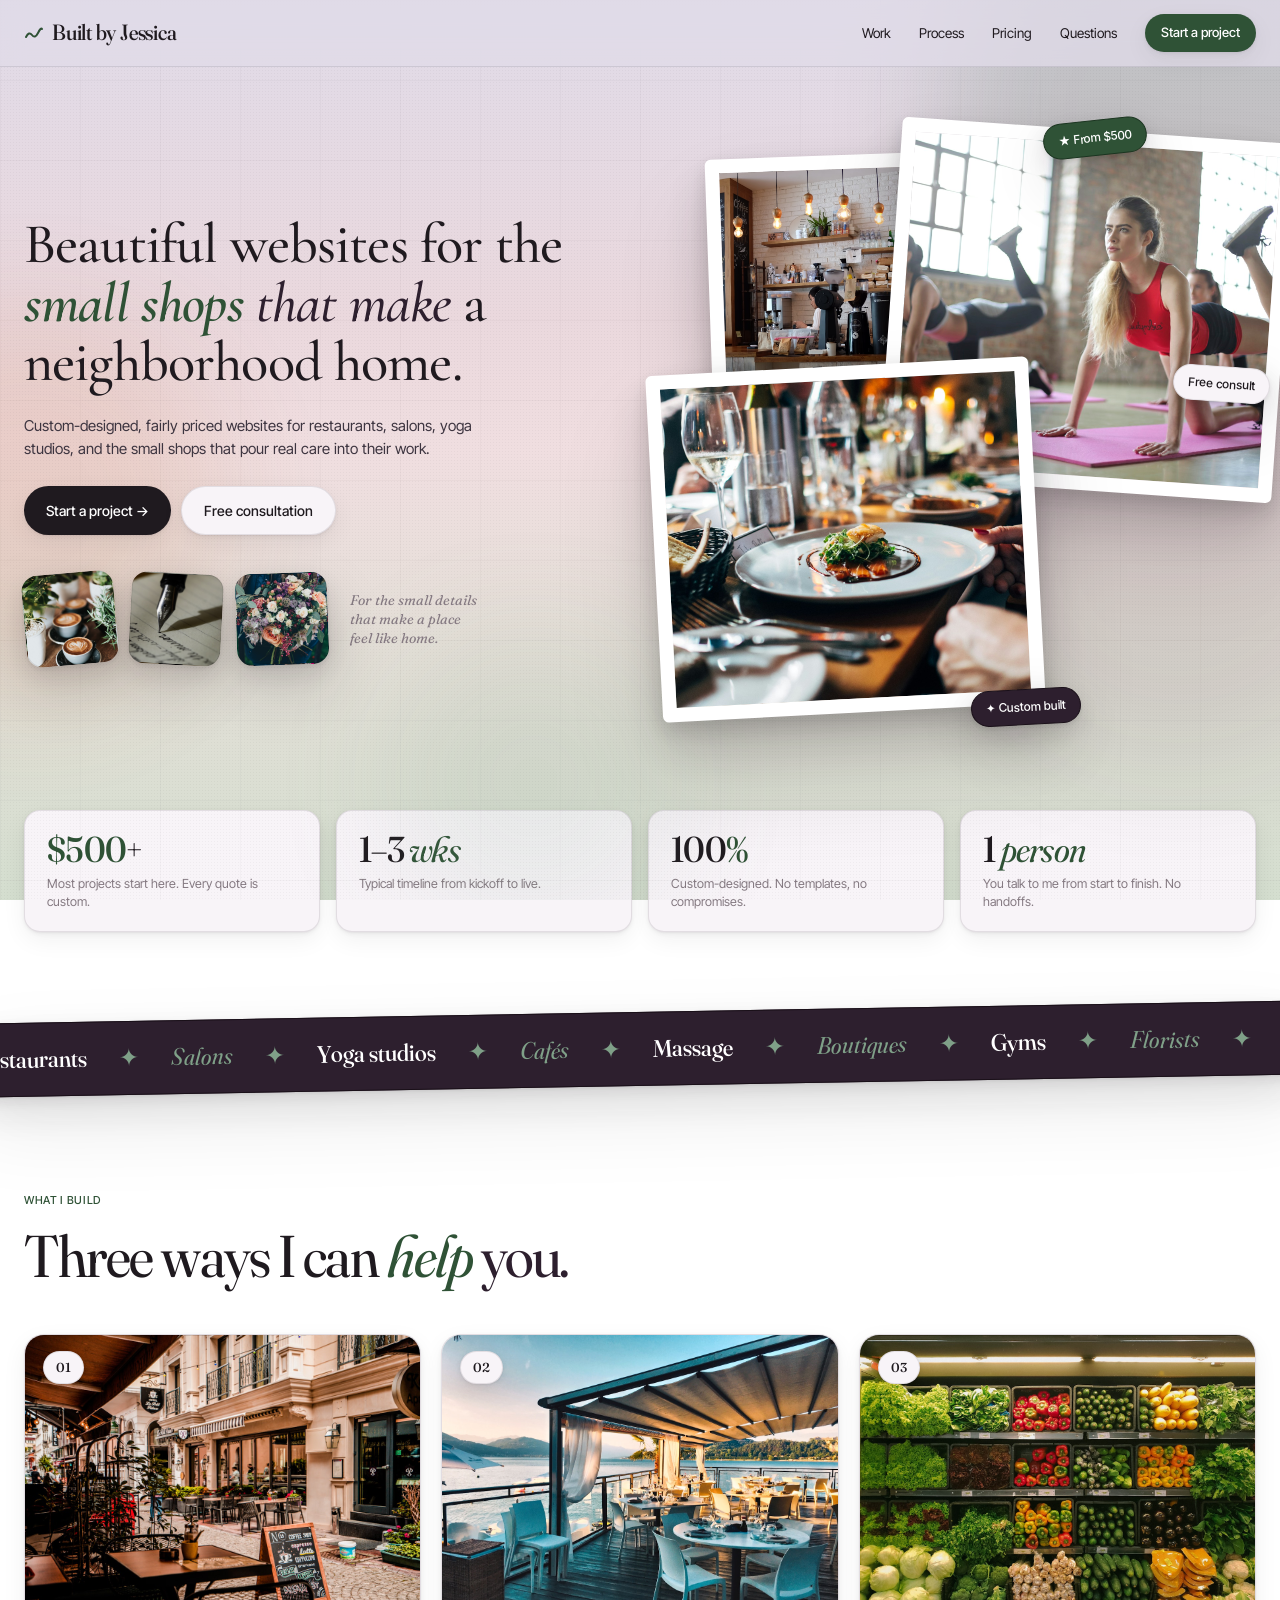
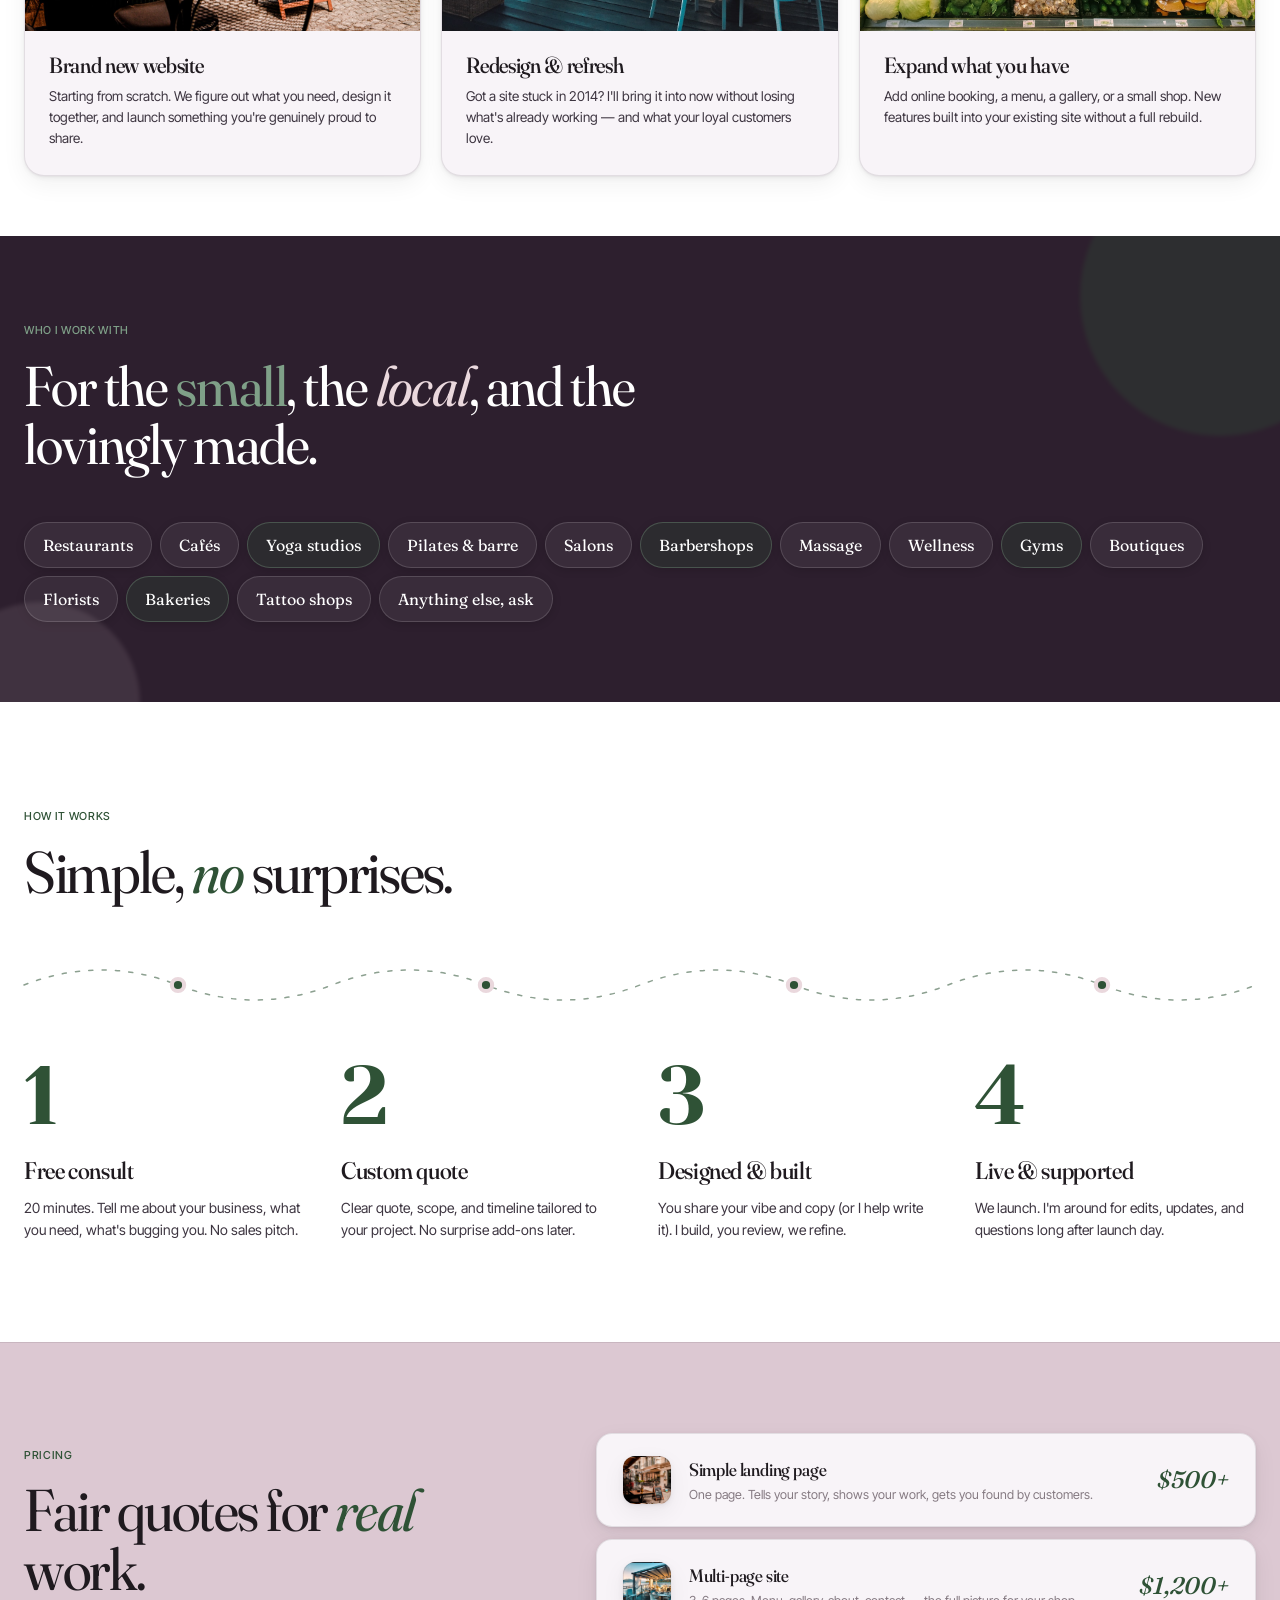
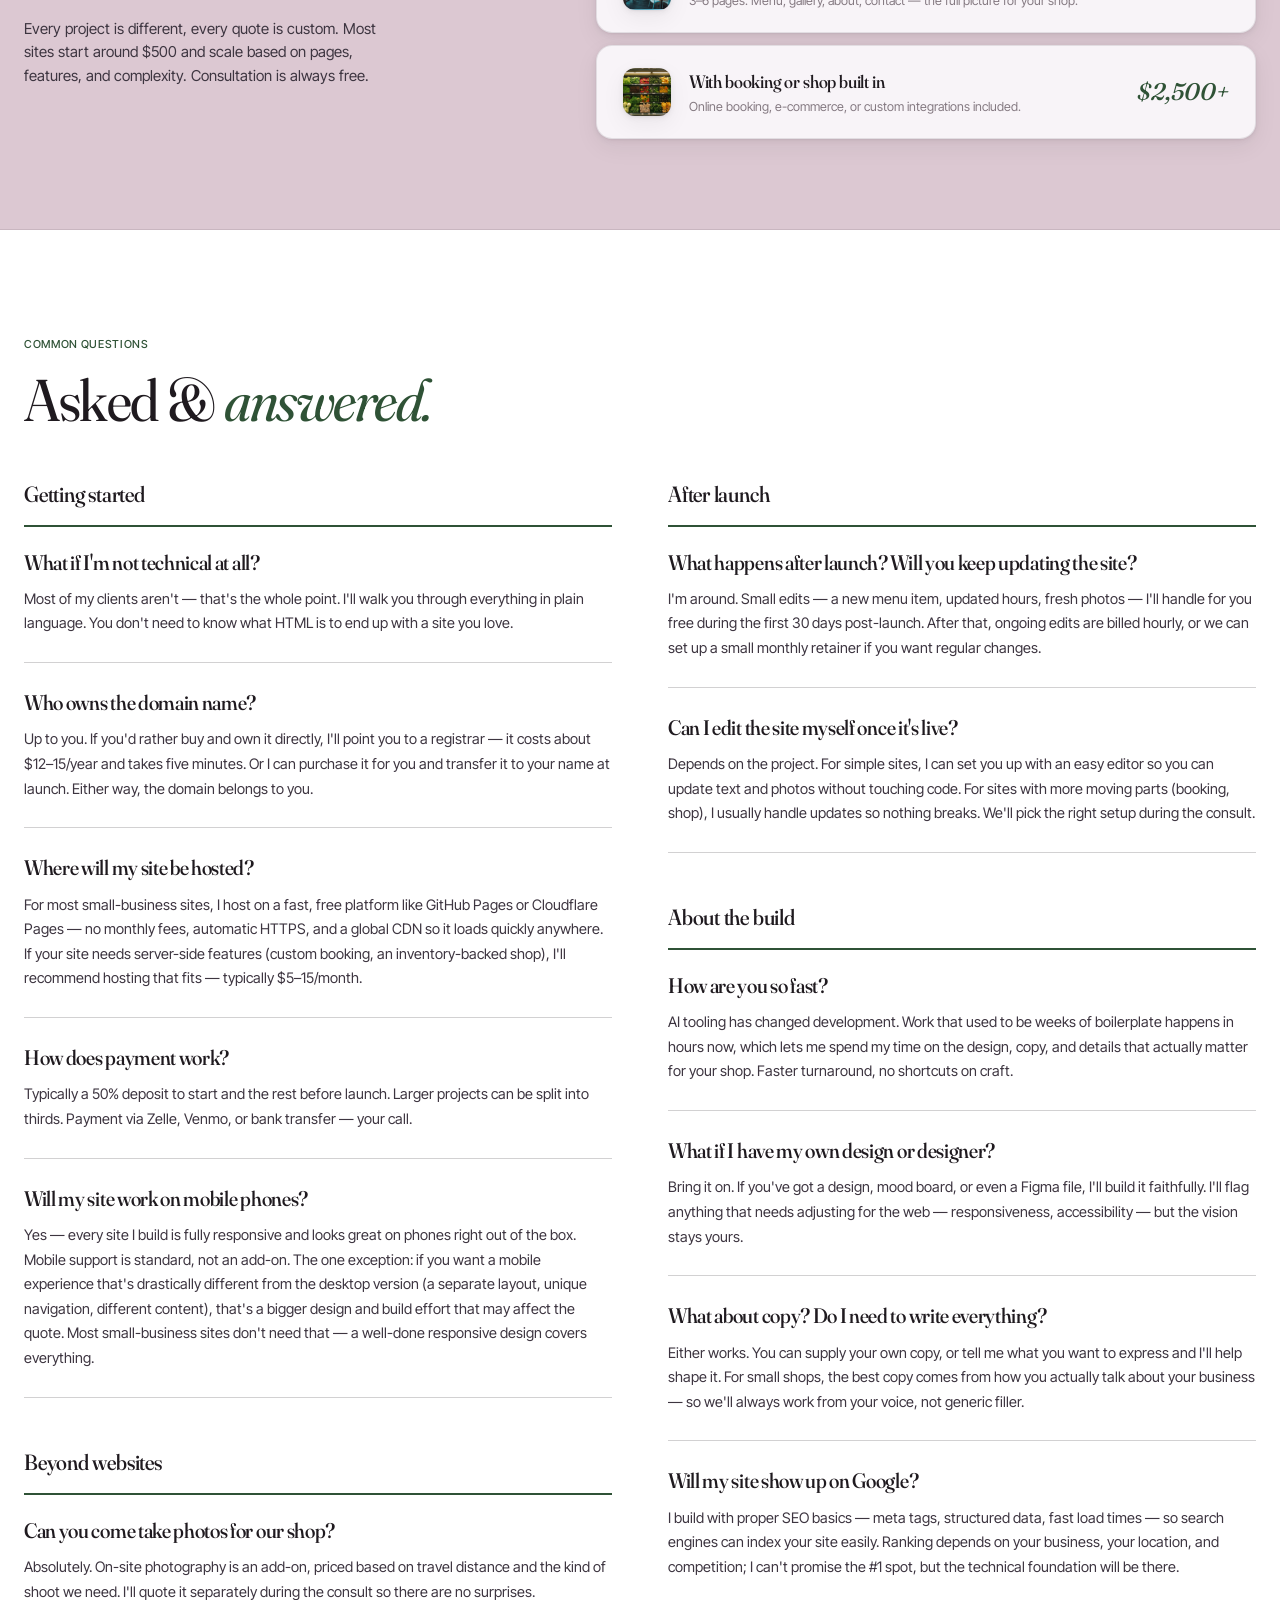
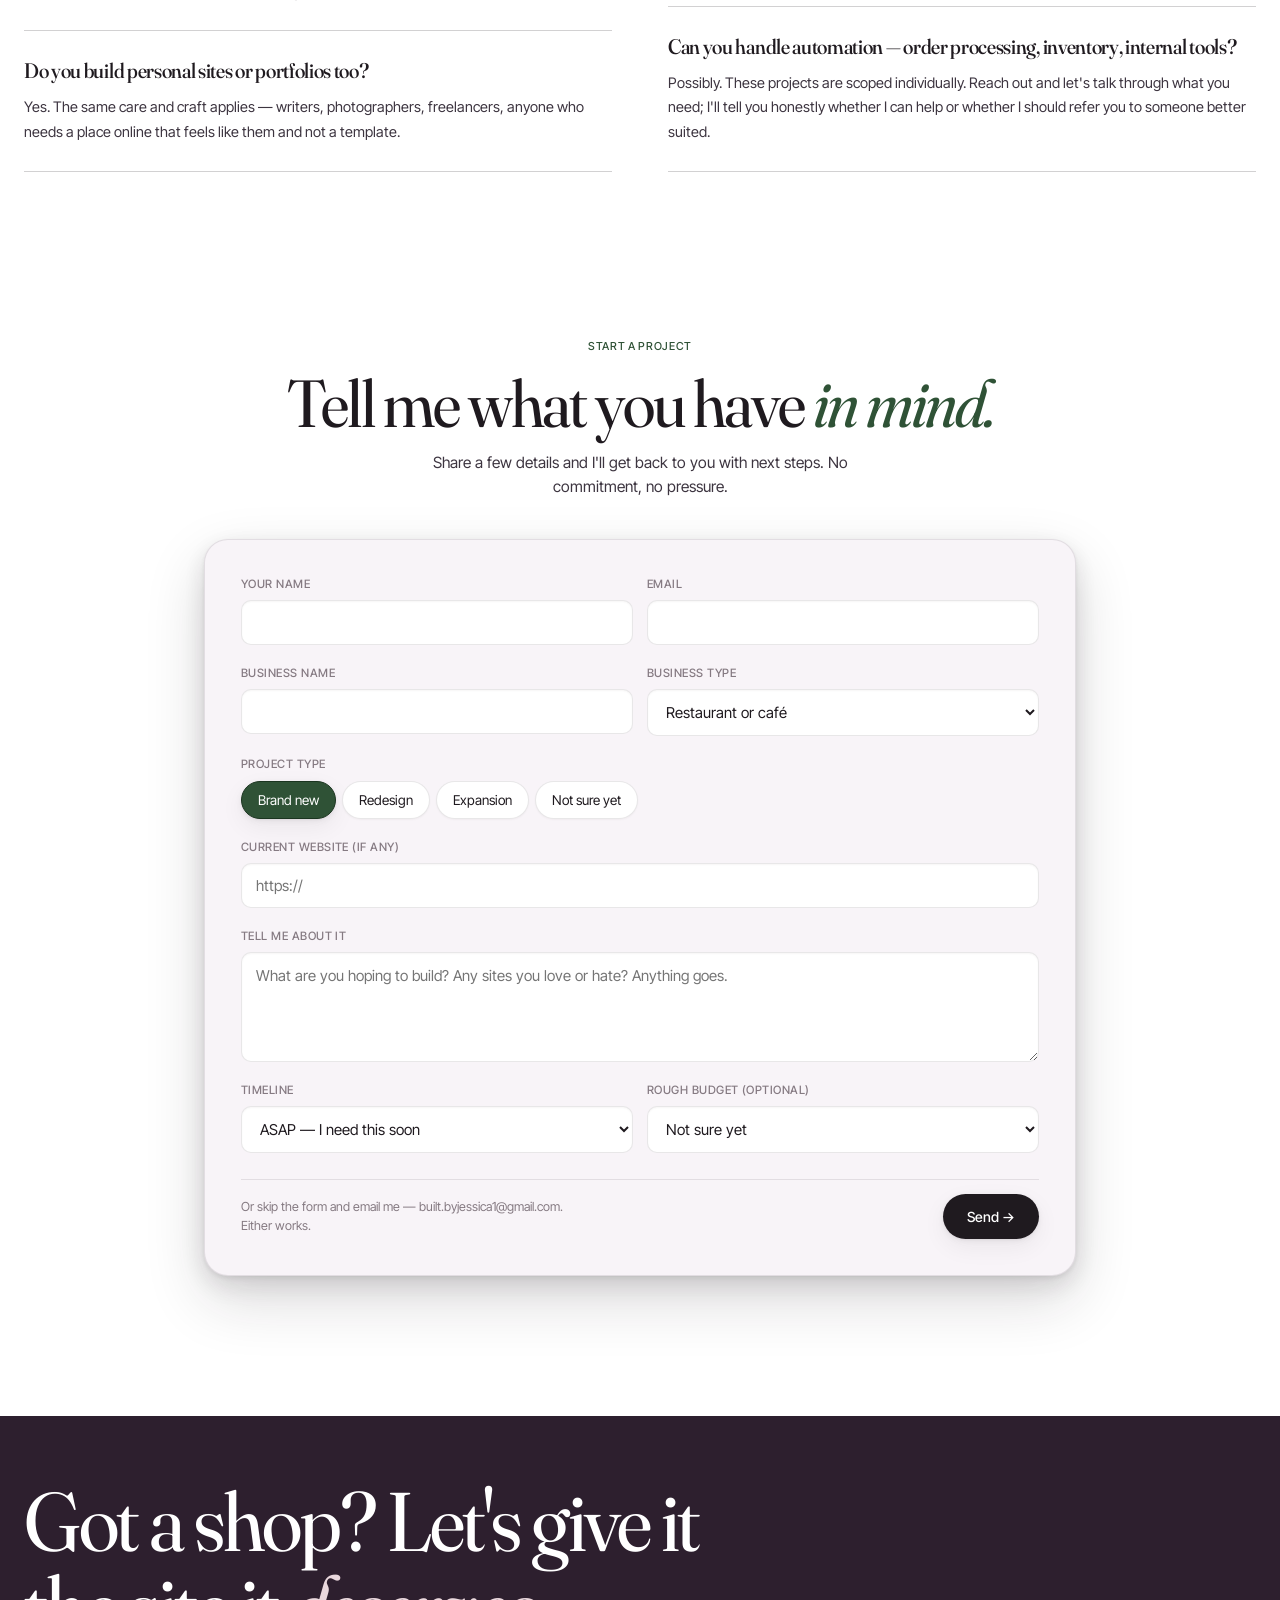
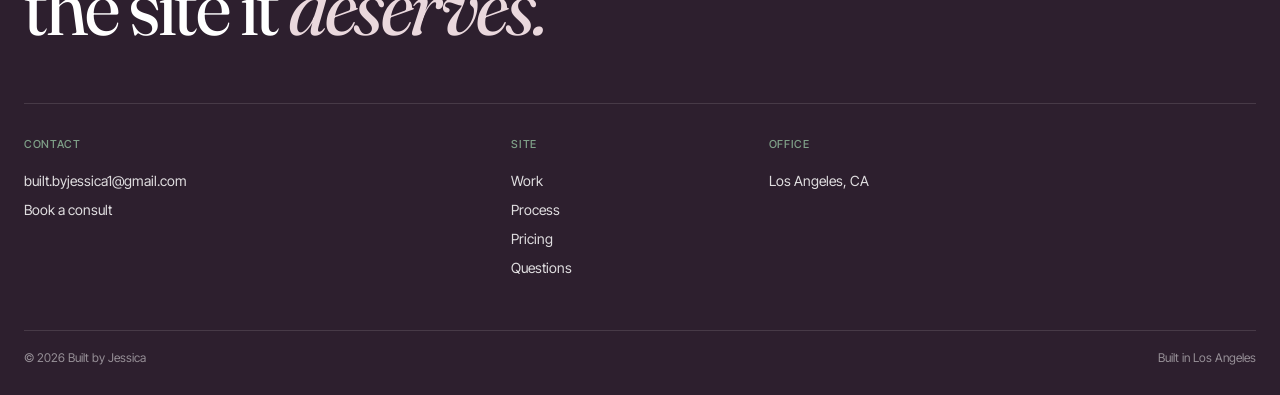
==== index.html @ 1c871e88 "Mobile + desktop layout polish, FAQ update, cursor change" ====
<!DOCTYPE html>
<html lang="en">
<head>
<meta charset="UTF-8" />
<meta name="viewport" content="width=device-width, initial-scale=1.0" />
<title>Built by Jessica — beautiful websites for small shops</title>
<meta name="description" content="Custom-designed, fairly priced websites for restaurants, salons, yoga studios, and the small shops that pour real care into their work. Most projects start at $500.">
<meta name="theme-color" content="#F4ECD8">
<link rel="canonical" href="https://built-by-jessica.com/">
<meta property="og:type" content="website">
<meta property="og:url" content="https://built-by-jessica.com/">
<meta property="og:title" content="Built by Jessica — beautiful websites for small shops">
<meta property="og:description" content="Custom-designed websites for restaurants, salons, yoga studios, and the small shops that pour real care into their work.">
<meta property="og:image" content="https://built-by-jessica.com/assets/og-image.jpg">
<meta name="twitter:card" content="summary_large_image">
<meta name="twitter:title" content="Built by Jessica — beautiful websites for small shops">
<meta name="twitter:description" content="Custom-designed websites for restaurants, salons, yoga studios, and the small shops that pour real care into their work.">
<meta name="twitter:image" content="https://built-by-jessica.com/assets/og-image.jpg">
<link rel="icon" type="image/svg+xml" href="favicon.svg">
<!-- Google tag (gtag.js) -->
<script async src="https://www.googletagmanager.com/gtag/js?id=G-B0Y84X6RG4"></script>
<script>
  window.dataLayer = window.dataLayer || [];
  function gtag(){dataLayer.push(arguments);}
  gtag('js', new Date());
  gtag('config', 'G-B0Y84X6RG4');
</script>
<script type="application/ld+json">
{
  "@context": "https://schema.org",
  "@type": "ProfessionalService",
  "name": "Built by Jessica",
  "description": "Custom-designed, fairly priced websites for restaurants, salons, yoga studios, and small shops. Most projects start at $500.",
  "url": "https://built-by-jessica.com",
  "image": "https://built-by-jessica.com/assets/og-image.jpg",
  "priceRange": "$$",
  "address": {
    "@type": "PostalAddress",
    "addressLocality": "Los Angeles",
    "addressRegion": "CA",
    "addressCountry": "US"
  },
  "areaServed": {
    "@type": "Country",
    "name": "United States"
  },
  "email": "built.byjessica1@gmail.com",
  "founder": { "@type": "Person", "name": "Jessica" },
  "makesOffer": [
    { "@type": "Offer", "name": "Simple landing page", "price": "500", "priceCurrency": "USD" },
    { "@type": "Offer", "name": "Multi-page site", "price": "1200", "priceCurrency": "USD" },
    { "@type": "Offer", "name": "Site with booking or shop", "price": "2500", "priceCurrency": "USD" }
  ]
}
</script>
<link rel="preconnect" href="https://fonts.googleapis.com">
<link rel="preconnect" href="https://fonts.gstatic.com" crossorigin>
<link href="https://fonts.googleapis.com/css2?family=Cormorant+Garamond:ital,wght@0,400;0,500;0,600;0,700;1,400;1,500;1,600&family=Fraunces:ital,opsz,wght@0,9..144,400;0,9..144,500;0,9..144,600;1,9..144,400;1,9..144,500&family=Inter+Tight:wght@400;500;600&family=Yeseva+One&display=swap" rel="stylesheet">
<style>
  :root {
    /* WATERCOLOR STATIONERY — painterly wash from lilac through soft pinks into sage */
    --paper: #EAD8DD;          /* soft pink mid-tone fallback */
    --paper-warm: #DCC8D2;     /* deeper mauve, used for pricing section accent */
    --paper-light: #F8F4F8;    /* cool soft near-white for card surfaces */
    --accent: #2F5236;         /* forest green */
    --accent-deep: #1B3520;
    --accent-soft: #7FA088;
    --midnight: #2D1F2E;       /* deep plum-aubergine */
    --midnight-deep: #1A1019;
    --slate-mid: #5C4858;
    --ink: #1F1A1F;            /* near-black with cool undertone */
    --ink-soft: #3D3540;
    --ink-mute: #857A82;
    --line: rgba(31, 26, 31, 0.10);
    --line-strong: rgba(31, 26, 31, 0.20);

    --shadow-soft:
      0 1px 2px rgba(31, 26, 31, 0.05),
      0 2px 6px rgba(31, 26, 31, 0.06),
      0 8px 24px rgba(31, 26, 31, 0.06);
    --shadow-lift:
      0 1px 2px rgba(31, 26, 31, 0.06),
      0 4px 12px rgba(31, 26, 31, 0.09),
      0 16px 40px rgba(31, 26, 31, 0.10),
      0 32px 80px rgba(31, 26, 31, 0.08);
    --shadow-pop:
      0 2px 4px rgba(31, 26, 31, 0.08),
      0 8px 24px rgba(31, 26, 31, 0.12),
      0 24px 60px rgba(31, 26, 31, 0.16);
  }

  * { margin: 0; padding: 0; box-sizing: border-box; }
  html { scroll-behavior: smooth; overflow-x: hidden; }
  body {
    background: linear-gradient(180deg, #E0DBE8 0%, #EAD8DD 35%, #F0DEE0 50%, #E5DFD8 70%, #D4DECF 100%);
    background-attachment: fixed;
    color: var(--ink);
    font-family: 'Inter Tight', -apple-system, sans-serif;
    font-weight: 400;
    line-height: 1.5;
    -webkit-font-smoothing: antialiased;
    overflow-x: hidden;
  }
  ::selection { background: var(--accent); color: white; }
  a, button { cursor: default; }

  body::before {
    content: '';
    position: fixed; inset: 0;
    background-image: radial-gradient(rgba(42, 31, 29, 0.04) 1px, transparent 1px);
    background-size: 3px 3px;
    pointer-events: none;
    z-index: 1;
    mix-blend-mode: multiply;
  }

  /* decorative floating background shapes — fixed so they parallax with scroll */
  .bg-shapes {
    position: fixed;
    inset: 0;
    pointer-events: none;
    z-index: 0;
    overflow: hidden;
  }
  .bg-blob {
    position: absolute;
    border-radius: 50%;
    filter: blur(60px);
  }
  .bg-blob-1 {
    width: 520px; height: 520px;
    top: -140px; right: -180px;
    background: var(--accent);
    opacity: 0.18;
  }
  .bg-blob-2 {
    width: 380px; height: 380px;
    top: 35%; left: -160px;
    background: #C26D3A;
    opacity: 0.14;
  }
  .bg-blob-3 {
    width: 440px; height: 440px;
    bottom: 15%; right: -120px;
    background: var(--midnight);
    opacity: 0.10;
  }
  .bg-blob-4 {
    width: 300px; height: 300px;
    top: 70%; left: 30%;
    background: var(--accent-soft);
    opacity: 0.12;
  }

  /* subtle grid pattern */
  .bg-grid {
    position: fixed;
    inset: 0;
    pointer-events: none;
    z-index: 0;
    background-image:
      linear-gradient(rgba(31, 26, 31, 0.025) 1px, transparent 1px),
      linear-gradient(90deg, rgba(31, 26, 31, 0.025) 1px, transparent 1px);
    background-size: 80px 80px;
  }


  /* Display font — Fraunces with subtle character */
  .display {
    font-family: 'Fraunces', Georgia, serif;
    font-weight: 400;
    letter-spacing: -0.02em;
    font-variation-settings: "opsz" 144, "SOFT" 30;
  }
  .label { font-family: 'Inter Tight', sans-serif; font-size: 11px; font-weight: 500; letter-spacing: 0.06em; text-transform: uppercase; color: var(--ink-mute); }
  .editorial { font-family: 'Fraunces', serif; font-style: italic; font-weight: 400; }

  nav {
    position: fixed; top: 0; left: 0; right: 0; z-index: 100;
    padding: 14px 24px;
    display: flex; justify-content: space-between; align-items: center;
    background: rgba(224, 219, 232, 0.78);
    backdrop-filter: blur(12px);
    border-bottom: 1px solid var(--line);
  }
  nav .logo {
    display: flex; align-items: center; gap: 8px;
    font-family: 'Fraunces', serif;
    font-size: 22px; font-weight: 500;
    letter-spacing: -0.01em;
    color: var(--ink);
    font-variation-settings: "opsz" 144, "SOFT" 30;
  }
  nav .logo svg { color: var(--accent); }
  nav .links { display: flex; gap: 28px; align-items: center; }
  nav .links a {
    color: var(--ink); text-decoration: none;
    font-size: 13.5px; font-weight: 400;
  }
  nav .links a:hover { color: var(--accent); }
  nav .links a.cta {
    background: var(--accent); color: #FFFFFF;
    padding: 9px 16px;
    border-radius: 100px;
    font-size: 13px; font-weight: 500;
    box-shadow: var(--shadow-soft);
    transition: all 0.2s;
    text-decoration: none;
  }
  nav .links a.cta:hover { background: var(--accent-deep); color: #FFFFFF; transform: translateY(-1px); box-shadow: var(--shadow-lift); }

  .hero {
    padding: 130px 24px 28px;
    max-width: 1280px;
    margin: 0 auto;
    position: relative;
    z-index: 2;
  }
  .hero-grid {
    display: grid;
    grid-template-columns: 1.15fr 1fr;
    gap: 56px;
    align-items: center;
  }

  .hero h1 {
    font-family: 'Cormorant Garamond', Georgia, serif;
    font-size: clamp(36px, 4.4vw, 58px);
    line-height: 1.05;
    letter-spacing: -0.015em;
    font-weight: 500;
    margin-bottom: 22px;
    color: var(--ink);
    overflow-wrap: break-word;
  }
  .hero h1 .accent-color {
    color: var(--accent);
    font-style: italic;
    font-weight: 600;
  }
  .hero h1 .editorial-word {
    font-style: italic;
    font-weight: 500;
    color: var(--midnight);
  }
  .hero h1 .outline-word {
    color: transparent;
    -webkit-text-stroke: 1.5px var(--ink);
    font-weight: 700;
  }

  .hero p.subhead {
    font-size: 15px;
    line-height: 1.55;
    color: var(--ink-soft);
    margin-bottom: 26px;
    max-width: 460px;
  }
  .hero-cta { display: flex; gap: 10px; flex-wrap: wrap; }
  .btn {
    display: inline-flex; align-items: center; gap: 8px;
    padding: 13px 22px;
    border-radius: 100px;
    font-size: 14px; font-weight: 500;
    text-decoration: none;
    transition: all 0.2s;
    border: none;
    cursor: default;
    font-family: 'Inter Tight', sans-serif;
    box-shadow: var(--shadow-soft);
  }
  .btn-primary { background: var(--ink); color: white; }
  .btn-primary:hover { background: var(--accent); transform: translateY(-2px); box-shadow: var(--shadow-lift); }
  .btn-secondary { background: var(--paper-light); color: var(--ink); border: 1px solid var(--line); }
  .btn-secondary:hover { background: white; transform: translateY(-2px); box-shadow: var(--shadow-lift); }

  .hero-accents {
    margin-top: 38px;
    display: flex;
    gap: 14px;
    align-items: center;
  }
  .accent-card {
    width: 92px;
    height: 92px;
    border-radius: 16px;
    background-size: cover;
    background-position: center;
    box-shadow: var(--shadow-pop);
    border: 1px solid var(--line);
    transition: transform 0.4s cubic-bezier(0.2, 0.8, 0.2, 1);
  }
  .accent-card:hover { transform: rotate(0) translateY(-4px); }
  .accent-coffee   { background-image: url('assets/accent-coffee.jpg');   transform: rotate(-5deg); }
  .accent-journal  { background-image: url('assets/accent-journal.jpg');  transform: rotate(3deg); }
  .accent-flowers  { background-image: url('assets/accent-flowers.jpg');  transform: rotate(-2deg); }
  .hero-accents-tag {
    font-family: 'Fraunces', serif;
    font-style: italic;
    font-size: 14px;
    color: var(--ink-mute);
    margin-left: 8px;
    max-width: 130px;
    line-height: 1.35;
  }

  .hero-collage {
    position: relative;
    height: 620px;
    width: 100%;
  }
  .collage-card {
    position: absolute;
    border-radius: 6px;
    background-size: cover;
    background-position: center;
    background-color: #FFFFFF;
    border: 14px solid #FFFFFF;
    box-shadow:
      0 8px 18px rgba(31, 26, 31, 0.14),
      0 24px 48px rgba(31, 26, 31, 0.18),
      0 56px 100px rgba(31, 26, 31, 0.12);
    transition: transform 0.4s cubic-bezier(0.2, 0.8, 0.2, 1), box-shadow 0.4s ease;
  }
  .collage-card:hover {
    box-shadow:
      0 14px 28px rgba(31, 26, 31, 0.18),
      0 36px 64px rgba(31, 26, 31, 0.22),
      0 72px 120px rgba(31, 26, 31, 0.14);
  }
  .collage-1 {
    width: 72%; height: 58%;
    top: 0; right: -5%;
    transform: rotate(4deg);
    z-index: 3;
    background-image: url('assets/hero-collage-3.jpg');
    background-size: cover;
    background-position: center;
  }
  .collage-1:hover { transform: rotate(4deg) translateY(-4px) scale(1.02); }
  .collage-2 {
    width: 70%; height: 56%;
    bottom: 6%; left: -10%;
    transform: rotate(-3deg);
    z-index: 4;
    background-image: url('assets/hero-collage-2.jpg');
    background-size: cover;
    background-position: center;
  }
  .collage-2:hover { transform: rotate(-3deg) translateY(-4px) scale(1.02); }
  .collage-3 {
    width: 50%; height: 42%;
    top: 4%; left: 0;
    transform: rotate(-2deg);
    z-index: 2;
    background-image: url('assets/hero-collage-1.jpg');
    background-size: cover;
    background-position: center;
  }
  .collage-3:hover { transform: rotate(-2deg) translateY(-4px) scale(1.02); }

  .sticker {
    position: absolute;
    background: var(--paper-light);
    padding: 8px 14px;
    border-radius: 100px;
    font-size: 12px;
    font-weight: 500;
    box-shadow: var(--shadow-pop);
    z-index: 5;
    border: 1px solid var(--line);
    display: inline-flex;
    align-items: center;
    gap: 6px;
    color: var(--ink);
    font-family: 'Inter Tight', sans-serif;
  }
  .sticker.accent-bg { background: var(--accent); color: white; border-color: var(--accent-deep); }
  .sticker.midnight { background: var(--midnight); color: white; border-color: var(--midnight-deep); }
  .sticker-1 { top: -10px; right: 20%; transform: rotate(-6deg); }
  .sticker-2 { top: 38%; right: -14px; transform: rotate(4deg); z-index: 6; }
  .sticker-3 { top: auto; right: 32%; bottom: 4%; transform: rotate(-3deg); z-index: 6; }

  .stat-strip {
    max-width: 1280px;
    margin: 32px auto 0;
    padding: 0 24px;
    display: grid;
    grid-template-columns: repeat(4, 1fr);
    gap: 16px;
  }
  .stat-card {
    background: var(--paper-light);
    border: 1px solid var(--line);
    border-radius: 16px;
    padding: 20px 22px;
    box-shadow: var(--shadow-soft);
    transition: all 0.25s;
  }
  .stat-card:hover { transform: translateY(-3px); box-shadow: var(--shadow-lift); }
  .stat-card .stat-num {
    font-family: 'Fraunces', serif;
    font-size: 36px;
    font-weight: 500;
    color: var(--ink);
    line-height: 1;
    letter-spacing: -0.02em;
    margin-bottom: 8px;
    font-variation-settings: "opsz" 144, "SOFT" 30;
  }
  .stat-card .stat-num .accent-color { color: var(--accent); }
  .stat-card .stat-num .editorial { font-style: italic; color: var(--accent); font-weight: 400; }
  .stat-card .stat-desc { font-size: 12.5px; color: var(--ink-mute); line-height: 1.45; }

  .marquee {
    margin: 80px -2vw 0;
    padding: 18px 0;
    background: var(--midnight);
    color: white;
    overflow: hidden;
    transform: rotate(-1deg);
    box-shadow: var(--shadow-lift);
    border-top: 1px solid var(--midnight-deep);
    border-bottom: 1px solid var(--midnight-deep);
    position: relative;
    z-index: 5;
  }
  .marquee-track {
    display: inline-flex;
    gap: 32px;
    animation: scroll 50s linear infinite;
    font-family: 'Fraunces', serif;
    font-size: 24px;
    font-weight: 500;
    white-space: nowrap;
    font-variation-settings: "opsz" 144, "SOFT" 30;
  }
  .marquee-track .editorial { font-style: italic; font-weight: 400; color: var(--accent-soft); }
  .marquee-track .star { color: var(--accent-soft); font-style: normal; }
  @keyframes scroll {
    from { transform: translateX(0); }
    to { transform: translateX(-50%); }
  }

  .services {
    padding: 100px 24px 60px;
    max-width: 1280px;
    margin: 0 auto;
    position: relative;
    z-index: 2;
  }
  .section-head { margin-bottom: 48px; max-width: 800px; }
  .section-head .label {
    color: var(--accent);
    margin-bottom: 18px;
    display: inline-block;
  }
  .section-head h2 {
    font-family: 'Fraunces', serif;
    font-size: clamp(34px, 4.6vw, 60px);
    line-height: 1.0;
    letter-spacing: -0.025em;
    font-weight: 400;
    color: var(--ink);
    font-variation-settings: "opsz" 144, "SOFT" 30;
  }
  .section-head h2 .editorial-word {
    font-style: italic;
    font-weight: 400;
    color: var(--accent);
  }
  .section-head h2 .midnight-color { color: var(--midnight); }

  .services-grid {
    display: grid; grid-template-columns: repeat(3, 1fr);
    gap: 20px;
  }
  .service {
    background: var(--paper-light);
    border-radius: 20px;
    border: 1px solid var(--line);
    box-shadow: var(--shadow-soft);
    overflow: hidden;
    transition: all 0.3s;
  }
  .service:hover { transform: translateY(-6px); box-shadow: var(--shadow-pop); }
  .service-photo {
    aspect-ratio: 4/3;
    background-size: cover;
    background-position: center;
    background-color: var(--paper-warm);
    position: relative;
  }
  .service-photo .service-num {
    position: absolute;
    top: 16px; left: 18px;
    background: var(--paper-light);
    padding: 6px 12px;
    border-radius: 100px;
    font-family: 'Fraunces', serif;
    font-size: 13px;
    font-weight: 500;
    box-shadow: var(--shadow-soft);
    border: 1px solid var(--line);
    color: var(--ink);
  }
  .service-photo .price-pill {
    position: absolute;
    top: 16px; right: 18px;
    background: var(--ink);
    color: white;
    padding: 6px 12px;
    border-radius: 100px;
    font-family: 'Fraunces', serif;
    font-style: italic;
    font-size: 14px;
    box-shadow: var(--shadow-soft);
  }
  /* Service photos: 01 laptop, 02 cafe interior, 03 desk */
  .s1-photo { background-image: url('assets/service-laptop.jpg'); }
  .s2-photo { background-image: url('assets/service-cafe.jpg'); }
  .s3-photo { background-image: url('assets/service-desk.jpg'); }

  .service-body { padding: 22px 24px 26px; }
  .service-body h3 {
    font-family: 'Fraunces', serif;
    font-size: 22px;
    font-weight: 500;
    line-height: 1.15;
    margin-bottom: 8px;
    letter-spacing: -0.015em;
    color: var(--ink);
    font-variation-settings: "opsz" 144, "SOFT" 30;
  }
  .service-body p { color: var(--ink-soft); font-size: 13.5px; line-height: 1.55; }

  .audience {
    padding: 80px 24px;
    background: var(--midnight);
    color: white;
    position: relative;
    overflow: hidden;
  }
  .audience::before {
    content: '';
    position: absolute;
    top: -80px; right: -80px;
    width: 280px; height: 280px;
    background: var(--accent);
    border-radius: 50%;
    opacity: 0.30;
    filter: blur(2px);
  }
  .audience::after {
    content: '';
    position: absolute;
    bottom: -100px; left: -60px;
    width: 200px; height: 200px;
    background: var(--paper);
    border-radius: 50%;
    opacity: 0.10;
    filter: blur(2px);
  }
  .audience-inner { max-width: 1280px; margin: 0 auto; position: relative; }
  .audience .label { color: var(--accent-soft); margin-bottom: 18px; display: inline-block; }
  .audience h2 {
    font-family: 'Fraunces', serif;
    font-size: clamp(34px, 4.4vw, 56px);
    line-height: 1.05;
    letter-spacing: -0.02em;
    font-weight: 400;
    margin-bottom: 48px;
    max-width: 760px;
    color: white;
    font-variation-settings: "opsz" 144, "SOFT" 30;
  }
  .audience h2 .accent-light { color: var(--accent-soft); }
  .audience h2 .editorial-word { font-style: italic; font-weight: 400; color: var(--paper); }

  .audience-pills {
    display: flex; flex-wrap: wrap; gap: 8px;
  }
  .audience-pill {
    padding: 10px 18px;
    background: rgba(255, 255, 255, 0.06);
    border: 1px solid rgba(255, 255, 255, 0.15);
    border-radius: 100px;
    font-family: 'Fraunces', serif;
    font-size: 16px;
    font-weight: 400;
    transition: all 0.2s;
    cursor: default;
    box-shadow: 0 2px 8px rgba(0,0,0,0.15);
    color: white;
    font-variation-settings: "opsz" 14, "SOFT" 30;
  }
  .audience-pill:hover { background: var(--accent); border-color: var(--accent-deep); transform: translateY(-2px); box-shadow: 0 6px 16px rgba(0,0,0,0.30); }
  .audience-pill:nth-child(3n) { background: rgba(47, 82, 54, 0.25); border-color: rgba(127, 160, 136, 0.35); }

  .process {
    padding: 100px 24px;
    max-width: 1280px;
    margin: 0 auto;
    position: relative;
    z-index: 2;
  }
  .process-wave {
    width: 100%;
    height: 70px;
    display: block;
    margin: 8px 0 36px;
    overflow: visible;
  }
  .process-wave path {
    stroke: var(--accent);
    stroke-width: 1.5;
    fill: none;
    stroke-dasharray: 4 9;
    stroke-linecap: round;
    opacity: 0.55;
  }
  .process-wave circle {
    fill: var(--accent);
    stroke: var(--paper);
    stroke-width: 4;
  }
  .process-grid {
    display: grid;
    grid-template-columns: repeat(4, 1fr);
    gap: 36px;
    position: relative;
  }
  .step {
    padding: 0;
    background: none;
    border: none;
    border-radius: 0;
    box-shadow: none;
    transition: none;
    position: relative;
  }
  .step:hover { transform: none; box-shadow: none; }
  .step .step-num {
    width: auto; height: auto;
    background: none;
    color: var(--accent);
    border-radius: 0;
    display: block;
    font-family: 'Yeseva One', Georgia, serif;
    font-weight: 400;
    font-size: 84px;
    line-height: 0.95;
    letter-spacing: -0.02em;
    margin-bottom: 22px;
    box-shadow: none;
  }
  .step h4 {
    font-family: 'Fraunces', serif;
    font-size: 24px;
    line-height: 1.15;
    margin-bottom: 12px;
    font-weight: 500;
    letter-spacing: -0.015em;
    color: var(--ink);
    font-variation-settings: "opsz" 144, "SOFT" 30;
  }
  .step p { font-size: 14px; color: var(--ink-soft); line-height: 1.6; }

  .pricing {
    padding: 90px 24px;
    background: var(--paper-warm);
    border-top: 1px solid var(--line);
    border-bottom: 1px solid var(--line);
    position: relative;
    z-index: 2;
  }
  .pricing-inner {
    max-width: 1280px;
    margin: 0 auto;
    display: grid;
    grid-template-columns: 1fr 1.3fr;
    gap: 64px;
    align-items: start;
  }
  .pricing-left { padding-top: 8px; }
  .pricing-left .label { display: inline-block; margin-bottom: 18px; color: var(--accent); }
  .pricing-left h2 {
    font-family: 'Fraunces', serif;
    font-size: clamp(34px, 4.6vw, 60px);
    line-height: 1.0;
    letter-spacing: -0.025em;
    margin-bottom: 18px;
    font-weight: 400;
    color: var(--ink);
    font-variation-settings: "opsz" 144, "SOFT" 30;
  }
  .pricing-left h2 .editorial-word { font-style: italic; font-weight: 400; color: var(--accent); }
  .pricing-left p { font-size: 15px; color: var(--ink-soft); line-height: 1.55; max-width: 380px; }

  .pricing-tiers { display: flex; flex-direction: column; gap: 12px; }
  .tier {
    padding: 22px 26px;
    background: var(--paper-light);
    border: 1px solid var(--line);
    border-radius: 16px;
    display: grid;
    grid-template-columns: auto 1fr auto;
    gap: 18px;
    align-items: center;
    transition: all 0.25s;
    box-shadow: var(--shadow-soft);
  }
  .tier:hover { transform: translateY(-3px) translateX(4px); box-shadow: var(--shadow-pop); border-color: var(--accent-soft); }
  .tier-icon {
    width: 48px; height: 48px;
    background-size: cover; background-position: center;
    background-color: var(--paper-warm);
    border-radius: 12px;
    box-shadow: var(--shadow-soft);
    border: 1px solid var(--line);
  }
  .tier-1 .tier-icon { background-image: url('assets/service-laptop.jpg'); }
  .tier-2 .tier-icon { background-image: url('assets/service-cafe.jpg'); }
  .tier-3 .tier-icon { background-image: url('assets/service-desk.jpg'); }
  .tier-content strong {
    font-family: 'Fraunces', serif;
    font-size: 18px;
    font-weight: 500;
    display: block;
    margin-bottom: 3px;
    letter-spacing: -0.01em;
    color: var(--ink);
    font-variation-settings: "opsz" 144, "SOFT" 30;
  }
  .tier-content p { font-size: 12.5px; color: var(--ink-mute); line-height: 1.45; }
  .tier-price {
    font-family: 'Fraunces', serif;
    font-size: 24px;
    font-style: italic;
    color: var(--accent);
    font-weight: 500;
  }

  .faq {
    padding: 100px 24px 60px;
    max-width: 1280px;
    margin: 0 auto;
    position: relative;
    z-index: 2;
  }
  .faq-columns {
    display: grid;
    grid-template-columns: 1fr 1fr;
    gap: 56px;
    align-items: start;
  }
  .faq-group { margin-bottom: 48px; }
  .faq-group:last-child { margin-bottom: 0; }
  .faq-group-title {
    font-family: 'Fraunces', serif;
    font-size: 22px;
    font-weight: 500;
    letter-spacing: -0.01em;
    color: var(--ink);
    margin: 0;
    padding-bottom: 14px;
    border-bottom: 2px solid var(--accent);
    font-variation-settings: "opsz" 144, "SOFT" 30;
  }
  .faq-list {
    display: flex;
    flex-direction: column;
  }
  .faq-item {
    padding: 26px 0;
    border-top: 1px solid var(--line-strong);
  }
  .faq-group .faq-item:first-child {
    border-top: none;
    padding-top: 22px;
  }
  .faq-item:last-child {
    border-bottom: 1px solid var(--line-strong);
  }
  .faq-q {
    font-family: 'Fraunces', serif;
    font-size: 21px;
    font-weight: 500;
    line-height: 1.25;
    letter-spacing: -0.015em;
    color: var(--ink);
    margin-bottom: 12px;
    font-variation-settings: "opsz" 144, "SOFT" 30;
  }
  .faq-a {
    font-size: 14.5px;
    line-height: 1.7;
    color: var(--ink-soft);
  }

  .form-section {
    padding: 100px 24px 80px;
    max-width: 1280px;
    margin: 0 auto;
    position: relative;
    z-index: 2;
  }
  .form-section .form-head,
  .form-section .form {
    max-width: 872px;
    margin-left: auto;
    margin-right: auto;
  }
  .form-head { text-align: center; margin-bottom: 40px; }
  .form-head .label { color: var(--accent); display: inline-block; margin-bottom: 16px; }
  .form-head h2 {
    font-family: 'Fraunces', serif;
    font-size: clamp(38px, 5.2vw, 68px);
    line-height: 1.0;
    letter-spacing: -0.03em;
    margin-bottom: 14px;
    font-weight: 400;
    color: var(--ink);
    font-variation-settings: "opsz" 144, "SOFT" 30;
  }
  .form-head h2 .editorial-word { font-style: italic; font-weight: 400; color: var(--accent); }
  .form-head p { font-size: 15.5px; color: var(--ink-soft); max-width: 500px; margin: 12px auto 0; line-height: 1.55; }

  .form {
    background: var(--paper-light);
    padding: 36px;
    border-radius: 24px;
    border: 1px solid var(--line);
    box-shadow: var(--shadow-pop);
    display: grid;
    gap: 20px;
  }
  .form-row { display: grid; grid-template-columns: 1fr 1fr; gap: 14px; }
  .field { display: flex; flex-direction: column; }
  .field label, .field .label-text {
    font-family: 'Inter Tight', sans-serif;
    font-size: 11.5px;
    font-weight: 500;
    letter-spacing: 0.04em;
    text-transform: uppercase;
    color: var(--ink-mute);
    margin-bottom: 7px;
  }
  .field input, .field select, .field textarea {
    font-family: 'Inter Tight', sans-serif;
    font-size: 15px;
    background: white;
    border: 1px solid var(--line);
    padding: 12px 14px;
    color: var(--ink);
    border-radius: 10px;
    transition: all 0.2s;
    outline: none;
    width: 100%;
    box-shadow: inset 0 1px 2px rgba(42, 31, 29, 0.04);
  }
  .field input:focus, .field select:focus, .field textarea:focus {
    border-color: var(--accent);
    box-shadow: 0 0 0 3px rgba(47, 82, 54, 0.15), inset 0 1px 2px rgba(42, 31, 29, 0.04);
  }
  .field textarea { min-height: 110px; resize: vertical; line-height: 1.5; }

  .field-radios { display: flex; gap: 6px; flex-wrap: wrap; }
  .radio-pill {
    padding: 10px 16px;
    background: white;
    border: 1px solid var(--line);
    border-radius: 100px;
    font-size: 13.5px;
    cursor: default;
    transition: all 0.2s;
    color: var(--ink);
    font-family: 'Inter Tight', sans-serif;
    box-shadow: 0 1px 2px rgba(42, 31, 29, 0.04);
  }
  .radio-pill:hover { border-color: var(--accent); transform: translateY(-1px); }
  .radio-pill.active { background: var(--accent); color: white; border-color: var(--accent-deep); box-shadow: var(--shadow-soft); }

  .form-submit {
    display: flex; justify-content: space-between; align-items: center;
    padding-top: 14px;
    border-top: 1px solid var(--line);
    margin-top: 6px;
  }
  .form-submit small { color: var(--ink-mute); font-size: 12.5px; max-width: 340px; line-height: 1.5; }
  .form-submit .btn-primary { padding: 14px 24px; }
  .form-error {
    display: none;
    margin-top: 14px;
    padding: 12px 16px;
    background: rgba(139, 41, 41, 0.08);
    border: 1px solid rgba(139, 41, 41, 0.22);
    border-radius: 10px;
    color: #8B2929;
    font-size: 13.5px;
    line-height: 1.5;
  }
  .form-error.show { display: block; }

  footer {
    background: var(--midnight);
    color: white;
    padding: 64px 24px 28px;
    margin-top: 60px;
    position: relative;
    z-index: 2;
  }
  .footer-inner { max-width: 1280px; margin: 0 auto; }
  .footer-display {
    font-family: 'Fraunces', serif;
    font-size: clamp(44px, 6.5vw, 88px);
    line-height: 1.0;
    letter-spacing: -0.03em;
    font-weight: 400;
    margin-bottom: 56px;
    max-width: 700px;
    color: white;
    font-variation-settings: "opsz" 144, "SOFT" 30;
  }
  .footer-display .accent-color { color: var(--accent-soft); }
  .footer-display .editorial-word { font-style: italic; font-weight: 400; color: var(--paper); }
  .footer-cols {
    display: grid;
    grid-template-columns: 2fr 1fr 1fr 1fr;
    gap: 28px;
    padding-top: 32px;
    border-top: 1px solid rgba(255, 255, 255, 0.12);
    margin-bottom: 48px;
  }
  .footer-col .label { color: var(--accent-soft); margin-bottom: 14px; display: block; }
  .footer-col a { display: block; color: white; text-decoration: none; padding: 4px 0; font-size: 14px; opacity: 0.85; }
  .footer-col a:hover { opacity: 1; color: var(--accent-soft); }
  .footer-bottom {
    padding-top: 18px;
    border-top: 1px solid rgba(255, 255, 255, 0.12);
    display: flex;
    justify-content: space-between;
    font-size: 12px;
    color: rgba(255, 255, 255, 0.5);
  }

  @media (max-width: 900px) {
    .hero-grid { grid-template-columns: 1fr; gap: 40px; }
    .hero-collage { height: 460px; }
    .stat-strip { grid-template-columns: 1fr 1fr; }
    .services-grid { grid-template-columns: 1fr; }
    .process-grid { grid-template-columns: 1fr 1fr; }
    .pricing-inner { grid-template-columns: 1fr; gap: 32px; }
    .faq-columns { grid-template-columns: 1fr; gap: 0; }
    .faq-group { margin-bottom: 36px; }
    .footer-cols { grid-template-columns: 1fr 1fr; }
  }
  @media (max-width: 340px) {
    .hero h1 { font-size: 28px; }
    nav .logo { font-size: 18px; }
    nav .links a.cta { padding: 7px 12px; font-size: 12px; }
  }
  @media (max-width: 600px) {
    nav .links a:not(.cta) { display: none; }
    .hero { padding: 100px 16px 0; }
    .hero-collage { height: 380px; }
    .collage-card { border-width: 10px; }
    .collage-1 { width: 60%; height: 48%; right: 0; }
    .collage-2 { width: 60%; height: 48%; left: 18%; bottom: 18%; }
    .collage-3 { width: 60%; height: 48%; }
    .sticker-3 {
      top: auto;
      right: auto;
      bottom: 14%;
      left: 6%;
      transform: rotate(-3deg);
    }
    .stat-strip { margin-top: 16px; }
    .hero-accents { margin-top: 26px; gap: 10px; }
    .accent-card { width: 72px; height: 72px; border-radius: 12px; }
    .hero-accents-tag { font-size: 13px; max-width: 110px; }
    .marquee-track { font-size: 18px; gap: 24px; }
    .stat-strip { grid-template-columns: 1fr 1fr; padding: 0 16px; gap: 10px; }
    .services { padding: 64px 16px 40px; }
    .audience { padding: 60px 16px; }
    .process { padding: 64px 16px; }
    .process-grid { grid-template-columns: 1fr; gap: 32px; }
    .process-wave { display: none; }
    .step { padding-top: 24px; border-top: 1px solid var(--line-strong); }
    .step .step-num { font-size: 64px; margin-bottom: 14px; }
    .pricing { padding: 60px 16px; }
    .faq { padding: 60px 16px 32px; }
    .faq-item { padding: 22px 0; }
    .faq-q { font-size: 19px; margin-bottom: 10px; }
    .faq-a { font-size: 14px; line-height: 1.65; }
    .form-section { padding: 64px 16px 32px; }
    .form { padding: 22px; border-radius: 18px; }
    .form-row { grid-template-columns: 1fr; }
    .form-submit { flex-direction: column; gap: 14px; align-items: flex-start; }
    .tier { grid-template-columns: auto 1fr; gap: 14px; }
    .tier-price { grid-column: 1 / -1; padding-left: 64px; }
  }
</style>
</head>
<body>

<div class="bg-grid"></div>
<div class="bg-shapes">
  <div class="bg-blob bg-blob-1"></div>
  <div class="bg-blob bg-blob-2"></div>
  <div class="bg-blob bg-blob-3"></div>
  <div class="bg-blob bg-blob-4"></div>
</div>

<nav>
  <div class="logo">
    <svg width="20" height="20" viewBox="0 0 20 20" fill="none">
      <path d="M2 14 Q 5 8, 8 12 T 14 10 T 18 6" stroke="currentColor" stroke-width="2" fill="none" stroke-linecap="round"/>
    </svg>
    Built by Jessica
  </div>
  <div class="links">
    <a href="#work">Work</a>
    <a href="#process">Process</a>
    <a href="#pricing">Pricing</a>
    <a href="#faq">Questions</a>
    <a href="#start" class="cta">Start a project</a>
  </div>
</nav>

<section class="hero">
  <div class="hero-grid">
    <div class="hero-left">
      <h1>Beautiful websites for the <span class="accent-color">small shops</span> <span class="editorial-word">that make</span> a neighborhood home.</h1>
      <p class="subhead">Custom-designed, fairly priced websites for restaurants, salons, yoga studios, and the small shops that pour real care into their work.</p>
      <div class="hero-cta">
        <a href="#start" class="btn btn-primary">Start a project →</a>
        <a href="#start" class="btn btn-secondary">Free consultation</a>
      </div>
      <div class="hero-accents" aria-hidden="true">
        <div class="accent-card accent-coffee"></div>
        <div class="accent-card accent-journal"></div>
        <div class="accent-card accent-flowers"></div>
        <span class="hero-accents-tag">For the small details that make a place feel like home.</span>
      </div>
    </div>
    <div class="hero-collage">
      <span class="sticker sticker-1 accent-bg">★ From $500</span>
      <span class="sticker sticker-2">Free consult</span>
      <span class="sticker sticker-3 midnight">✦ Custom built</span>
      <div class="collage-card collage-3"></div>
      <div class="collage-card collage-1"></div>
      <div class="collage-card collage-2"></div>
    </div>
  </div>
</section>

<div class="stat-strip">
  <div class="stat-card">
    <div class="stat-num"><span class="accent-color">$500</span>+</div>
    <div class="stat-desc">Most projects start here. Every quote is custom.</div>
  </div>
  <div class="stat-card">
    <div class="stat-num">1–3 <span class="editorial">wks</span></div>
    <div class="stat-desc">Typical timeline from kickoff to live.</div>
  </div>
  <div class="stat-card">
    <div class="stat-num">100<span class="accent-color">%</span></div>
    <div class="stat-desc">Custom-designed. No templates, no compromises.</div>
  </div>
  <div class="stat-card">
    <div class="stat-num">1 <span class="editorial">person</span></div>
    <div class="stat-desc">You talk to me from start to finish. No handoffs.</div>
  </div>
</div>

<div class="marquee">
  <div class="marquee-track">
    <span>Restaurants</span><span class="star">✦</span>
    <span class="editorial">Salons</span><span class="star">✦</span>
    <span>Yoga studios</span><span class="star">✦</span>
    <span class="editorial">Cafés</span><span class="star">✦</span>
    <span>Massage</span><span class="star">✦</span>
    <span class="editorial">Boutiques</span><span class="star">✦</span>
    <span>Gyms</span><span class="star">✦</span>
    <span class="editorial">Florists</span><span class="star">✦</span>
    <span>Bakeries</span><span class="star">✦</span>
    <span class="editorial">Tattoo shops</span><span class="star">✦</span>
    <span>Restaurants</span><span class="star">✦</span>
    <span class="editorial">Salons</span><span class="star">✦</span>
    <span>Yoga studios</span><span class="star">✦</span>
    <span class="editorial">Cafés</span><span class="star">✦</span>
    <span>Massage</span><span class="star">✦</span>
    <span class="editorial">Boutiques</span><span class="star">✦</span>
    <span>Gyms</span><span class="star">✦</span>
    <span class="editorial">Florists</span><span class="star">✦</span>
    <span>Bakeries</span><span class="star">✦</span>
    <span class="editorial">Tattoo shops</span><span class="star">✦</span>
  </div>
</div>

<section class="services" id="work">
  <div class="section-head">
    <span class="label">What I build</span>
    <h2>Three ways I can <span class="editorial-word">help</span> <span class="midnight-color">you.</span></h2>
  </div>
  <div class="services-grid">
    <div class="service">
      <div class="service-photo s1-photo">
        <span class="service-num">01</span>
      </div>
      <div class="service-body">
        <h3>Brand new website</h3>
        <p>Starting from scratch. We figure out what you need, design it together, and launch something you're genuinely proud to share.</p>
      </div>
    </div>
    <div class="service">
      <div class="service-photo s2-photo">
        <span class="service-num">02</span>
      </div>
      <div class="service-body">
        <h3>Redesign &amp; refresh</h3>
        <p>Got a site stuck in 2014? I'll bring it into now without losing what's already working — and what your loyal customers love.</p>
      </div>
    </div>
    <div class="service">
      <div class="service-photo s3-photo">
        <span class="service-num">03</span>
      </div>
      <div class="service-body">
        <h3>Expand what you have</h3>
        <p>Add online booking, a menu, a gallery, or a small shop. New features built into your existing site without a full rebuild.</p>
      </div>
    </div>
  </div>
</section>

<section class="audience">
  <div class="audience-inner">
    <span class="label">Who I work with</span>
    <h2>For the <span class="accent-light">small</span>, the <span class="editorial-word">local</span>, and the lovingly made.</h2>
    <div class="audience-pills">
      <span class="audience-pill">Restaurants</span>
      <span class="audience-pill">Cafés</span>
      <span class="audience-pill">Yoga studios</span>
      <span class="audience-pill">Pilates &amp; barre</span>
      <span class="audience-pill">Salons</span>
      <span class="audience-pill">Barbershops</span>
      <span class="audience-pill">Massage</span>
      <span class="audience-pill">Wellness</span>
      <span class="audience-pill">Gyms</span>
      <span class="audience-pill">Boutiques</span>
      <span class="audience-pill">Florists</span>
      <span class="audience-pill">Bakeries</span>
      <span class="audience-pill">Tattoo shops</span>
      <span class="audience-pill">Anything else, ask</span>
    </div>
  </div>
</section>

<section class="process" id="process">
  <div class="section-head">
    <span class="label">How it works</span>
    <h2>Simple, <span class="editorial-word">no</span> surprises.</h2>
  </div>
  <svg class="process-wave" viewBox="0 0 1200 70" preserveAspectRatio="none" aria-hidden="true">
    <path d="M 0 35 Q 75 5, 150 35 T 300 35 T 450 35 T 600 35 T 750 35 T 900 35 T 1050 35 T 1200 35" />
    <circle cx="150" cy="35" r="6" />
    <circle cx="450" cy="35" r="6" />
    <circle cx="750" cy="35" r="6" />
    <circle cx="1050" cy="35" r="6" />
  </svg>
  <div class="process-grid">
    <div class="step">
      <div class="step-num">1</div>
      <h4>Free consult</h4>
      <p>20 minutes. Tell me about your business, what you need, what's bugging you. No sales pitch.</p>
    </div>
    <div class="step">
      <div class="step-num">2</div>
      <h4>Custom quote</h4>
      <p>Clear quote, scope, and timeline tailored to your project. No surprise add-ons later.</p>
    </div>
    <div class="step">
      <div class="step-num">3</div>
      <h4>Designed &amp; built</h4>
      <p>You share your vibe and copy (or I help write it). I build, you review, we refine.</p>
    </div>
    <div class="step">
      <div class="step-num">4</div>
      <h4>Live &amp; supported</h4>
      <p>We launch. I'm around for edits, updates, and questions long after launch day.</p>
    </div>
  </div>
</section>

<section class="pricing" id="pricing">
  <div class="pricing-inner">
    <div class="pricing-left">
      <span class="label">Pricing</span>
      <h2>Fair quotes for <span class="editorial-word">real</span> work.</h2>
      <p>Every project is different, every quote is custom. Most sites start around $500 and scale based on pages, features, and complexity. Consultation is always free.</p>
    </div>
    <div class="pricing-tiers">
      <div class="tier tier-1">
        <div class="tier-icon"></div>
        <div class="tier-content">
          <strong>Simple landing page</strong>
          <p>One page. Tells your story, shows your work, gets you found by customers.</p>
        </div>
        <div class="tier-price">$500+</div>
      </div>
      <div class="tier tier-2">
        <div class="tier-icon"></div>
        <div class="tier-content">
          <strong>Multi-page site</strong>
          <p>3–6 pages. Menu, gallery, about, contact — the full picture for your shop.</p>
        </div>
        <div class="tier-price">$1,200+</div>
      </div>
      <div class="tier tier-3">
        <div class="tier-icon"></div>
        <div class="tier-content">
          <strong>With booking or shop built in</strong>
          <p>Online booking, e-commerce, or custom integrations included.</p>
        </div>
        <div class="tier-price">$2,500+</div>
      </div>
    </div>
  </div>
</section>

<section class="faq" id="faq">
  <div class="section-head">
    <span class="label">Common questions</span>
    <h2>Asked &amp; <span class="editorial-word">answered.</span></h2>
  </div>
  <div class="faq-columns">
    <div class="faq-col">
      <div class="faq-group">
        <h3 class="faq-group-title">Getting started</h3>
        <div class="faq-list">
          <div class="faq-item">
            <h4 class="faq-q">What if I'm not technical at all?</h4>
            <p class="faq-a">Most of my clients aren't — that's the whole point. I'll walk you through everything in plain language. You don't need to know what HTML is to end up with a site you love.</p>
          </div>
          <div class="faq-item">
            <h4 class="faq-q">Who owns the domain name?</h4>
            <p class="faq-a">Up to you. If you'd rather buy and own it directly, I'll point you to a registrar — it costs about $12–15/year and takes five minutes. Or I can purchase it for you and transfer it to your name at launch. Either way, the domain belongs to you.</p>
          </div>
          <div class="faq-item">
            <h4 class="faq-q">Where will my site be hosted?</h4>
            <p class="faq-a">For most small-business sites, I host on a fast, free platform like GitHub Pages or Cloudflare Pages — no monthly fees, automatic HTTPS, and a global CDN so it loads quickly anywhere. If your site needs server-side features (custom booking, an inventory-backed shop), I'll recommend hosting that fits — typically $5–15/month.</p>
          </div>
          <div class="faq-item">
            <h4 class="faq-q">How does payment work?</h4>
            <p class="faq-a">Typically a 50% deposit to start and the rest before launch. Larger projects can be split into thirds. Payment via Zelle, Venmo, or bank transfer — your call.</p>
          </div>
          <div class="faq-item">
            <h4 class="faq-q">Will my site work on mobile phones?</h4>
            <p class="faq-a">Yes — every site I build is fully responsive and looks great on phones right out of the box. Mobile support is standard, not an add-on. The one exception: if you want a mobile experience that's drastically different from the desktop version (a separate layout, unique navigation, different content), that's a bigger design and build effort that may affect the quote. Most small-business sites don't need that — a well-done responsive design covers everything.</p>
          </div>
        </div>
      </div>
      <div class="faq-group">
        <h3 class="faq-group-title">Beyond websites</h3>
        <div class="faq-list">
          <div class="faq-item">
            <h4 class="faq-q">Can you come take photos for our shop?</h4>
            <p class="faq-a">Absolutely. On-site photography is an add-on, priced based on travel distance and the kind of shoot we need. I'll quote it separately during the consult so there are no surprises.</p>
          </div>
          <div class="faq-item">
            <h4 class="faq-q">Do you build personal sites or portfolios too?</h4>
            <p class="faq-a">Yes. The same care and craft applies — writers, photographers, freelancers, anyone who needs a place online that feels like them and not a template.</p>
          </div>
        </div>
      </div>
    </div>
    <div class="faq-col">
      <div class="faq-group">
        <h3 class="faq-group-title">After launch</h3>
        <div class="faq-list">
          <div class="faq-item">
            <h4 class="faq-q">What happens after launch? Will you keep updating the site?</h4>
            <p class="faq-a">I'm around. Small edits — a new menu item, updated hours, fresh photos — I'll handle for you free during the first 30 days post-launch. After that, ongoing edits are billed hourly, or we can set up a small monthly retainer if you want regular changes.</p>
          </div>
          <div class="faq-item">
            <h4 class="faq-q">Can I edit the site myself once it's live?</h4>
            <p class="faq-a">Depends on the project. For simple sites, I can set you up with an easy editor so you can update text and photos without touching code. For sites with more moving parts (booking, shop), I usually handle updates so nothing breaks. We'll pick the right setup during the consult.</p>
          </div>
        </div>
      </div>
      <div class="faq-group">
        <h3 class="faq-group-title">About the build</h3>
        <div class="faq-list">
          <div class="faq-item">
            <h4 class="faq-q">How are you so fast?</h4>
            <p class="faq-a">AI tooling has changed development. Work that used to be weeks of boilerplate happens in hours now, which lets me spend my time on the design, copy, and details that actually matter for your shop. Faster turnaround, no shortcuts on craft.</p>
          </div>
          <div class="faq-item">
            <h4 class="faq-q">What if I have my own design or designer?</h4>
            <p class="faq-a">Bring it on. If you've got a design, mood board, or even a Figma file, I'll build it faithfully. I'll flag anything that needs adjusting for the web — responsiveness, accessibility — but the vision stays yours.</p>
          </div>
          <div class="faq-item">
            <h4 class="faq-q">What about copy? Do I need to write everything?</h4>
            <p class="faq-a">Either works. You can supply your own copy, or tell me what you want to express and I'll help shape it. For small shops, the best copy comes from how you actually talk about your business — so we'll always work from your voice, not generic filler.</p>
          </div>
          <div class="faq-item">
            <h4 class="faq-q">Will my site show up on Google?</h4>
            <p class="faq-a">I build with proper SEO basics — meta tags, structured data, fast load times — so search engines can index your site easily. Ranking depends on your business, your location, and competition; I can't promise the #1 spot, but the technical foundation will be there.</p>
          </div>
          <div class="faq-item">
            <h4 class="faq-q">Can you handle automation — order processing, inventory, internal tools?</h4>
            <p class="faq-a">Possibly. These projects are scoped individually. Reach out and let's talk through what you need; I'll tell you honestly whether I can help or whether I should refer you to someone better suited.</p>
          </div>
        </div>
      </div>
    </div>
  </div>
</section>

<section class="form-section" id="start">
  <div class="form-head">
    <span class="label">Start a project</span>
    <h2>Tell me what you have <span class="editorial-word">in mind.</span></h2>
    <p>Share a few details and I'll get back to you with next steps. No commitment, no pressure.</p>
  </div>
  <form class="form" action="https://script.google.com/macros/s/AKfycbynP2by9vH3BxpYHZJKrj2kZNPo9HZcFyEdEKee3td4VptTOmzDFl9b9xHY-n8iZKt6pg/exec" method="POST">
    <input type="hidden" name="_subject" value="New project inquiry — built-by-jessica.com">
    <input type="text" name="_gotcha" tabindex="-1" autocomplete="off" aria-hidden="true" style="position:absolute; left:-9999px;">
    <input type="hidden" name="project_type" id="project_type" value="Brand new">
    <div class="form-row">
      <div class="field">
        <label for="name">Your name</label>
        <input type="text" id="name" name="name" required>
      </div>
      <div class="field">
        <label for="email">Email</label>
        <input type="email" id="email" name="email" required>
      </div>
    </div>
    <div class="form-row">
      <div class="field">
        <label for="business">Business name</label>
        <input type="text" id="business" name="business" required>
      </div>
      <div class="field">
        <label for="type">Business type</label>
        <select id="type" name="type">
          <option>Restaurant or café</option>
          <option>Yoga or pilates studio</option>
          <option>Salon or barbershop</option>
          <option>Massage or wellness</option>
          <option>Gym or fitness</option>
          <option>Boutique or shop</option>
          <option>Other</option>
        </select>
      </div>
    </div>
    <div class="field">
      <span class="label-text">Project type</span>
      <div class="field-radios" role="radiogroup" aria-label="Project type">
        <button type="button" class="radio-pill active">Brand new</button>
        <button type="button" class="radio-pill">Redesign</button>
        <button type="button" class="radio-pill">Expansion</button>
        <button type="button" class="radio-pill">Not sure yet</button>
      </div>
    </div>
    <div class="field">
      <label for="url">Current website (if any)</label>
      <input type="url" id="url" name="url" placeholder="https://">
    </div>
    <div class="field">
      <label for="description">Tell me about it</label>
      <textarea id="description" name="description" placeholder="What are you hoping to build? Any sites you love or hate? Anything goes."></textarea>
    </div>
    <div class="form-row">
      <div class="field">
        <label for="timeline">Timeline</label>
        <select id="timeline" name="timeline">
          <option>ASAP — I need this soon</option>
          <option>Within a month</option>
          <option>1–3 months</option>
          <option>Just exploring</option>
        </select>
      </div>
      <div class="field">
        <label for="budget">Rough budget (optional)</label>
        <select id="budget" name="budget">
          <option>Not sure yet</option>
          <option>$500 – $1,000</option>
          <option>$1,000 – $2,500</option>
          <option>$2,500 – $5,000</option>
          <option>$5,000+</option>
        </select>
      </div>
    </div>
    <div class="form-submit">
      <small>Or skip the form and email me — built.byjessica1@gmail.com. Either works.</small>
      <button type="submit" class="btn btn-primary">Send →</button>
    </div>
    <div class="form-error" id="formError" role="alert"></div>
  </form>
</section>

<footer>
  <div class="footer-inner">
    <div class="footer-display">
      Got a shop? Let's give it the site it <span class="editorial-word">deserves.</span>
    </div>
    <div class="footer-cols">
      <div class="footer-col">
        <span class="label">Contact</span>
        <a href="mailto:built.byjessica1@gmail.com">built.byjessica1@gmail.com</a>
        <a href="#start">Book a consult</a>
      </div>
      <div class="footer-col">
        <span class="label">Site</span>
        <a href="#work">Work</a>
        <a href="#process">Process</a>
        <a href="#pricing">Pricing</a>
        <a href="#faq">Questions</a>
      </div>
      <div class="footer-col">
        <span class="label">Office</span>
        <a href="#">Los Angeles, CA</a>
      </div>
    </div>
    <div class="footer-bottom">
      <span>© 2026 Built by Jessica</span>
      <span>Built in Los Angeles</span>
    </div>
  </div>
</footer>

<script>
  document.querySelectorAll('.radio-pill').forEach(btn => {
    btn.addEventListener('click', () => {
      btn.parentElement.querySelectorAll('.radio-pill').forEach(b => b.classList.remove('active'));
      btn.classList.add('active');
      const hidden = document.getElementById('project_type');
      if (hidden) hidden.value = btn.textContent.trim();
    });
  });

  // Visitor tracking — same pattern as yoga-site. Fired on page load so
  // the geolocation lookup is done by the time someone submits the form.
  function detectDevice() {
    const ua = navigator.userAgent;
    if (/iPad|Android(?!.*Mobile)/i.test(ua)) return 'Tablet';
    if (/iPhone|iPod|Android.*Mobile|webOS|BlackBerry|IEMobile|Opera Mini/i.test(ua)) return 'Mobile';
    return 'Desktop';
  }
  function detectBrowser() {
    const ua = navigator.userAgent;
    if (/Edg\//i.test(ua)) return 'Edge';
    if (/SamsungBrowser/i.test(ua)) return 'Samsung Internet';
    if (/OPR\/|Opera/i.test(ua)) return 'Opera';
    if (/Firefox/i.test(ua)) return 'Firefox';
    if (/CriOS|Chrome/i.test(ua) && !/Edg/i.test(ua)) return 'Chrome';
    if (/Safari/i.test(ua) && !/Chrome/i.test(ua)) return 'Safari';
    return 'Other';
  }
  function detectOS() {
    const ua = navigator.userAgent;
    if (/iPhone|iPad|iPod/i.test(ua)) return 'iOS';
    if (/Android/i.test(ua)) return 'Android';
    if (/Windows NT/i.test(ua)) return 'Windows';
    if (/Mac OS X|Macintosh/i.test(ua)) return 'macOS';
    if (/CrOS/i.test(ua)) return 'ChromeOS';
    if (/Linux/i.test(ua)) return 'Linux';
    return 'Other';
  }

  let geoData = { city: '', state: '', country: '', zip: '' };
  fetch('https://ipapi.co/json/')
    .then(r => r.json())
    .then(d => {
      geoData.city = d.city || '';
      geoData.state = d.region || '';
      geoData.country = d.country_name || '';
      geoData.zip = d.postal || '';
    })
    .catch(() => {}); // silently fail — geolocation is optional

  // Form submission → Google Apps Script (free, owned, emails me directly).
  // Uses mode: 'no-cors' to dodge CORS preflight on Apps Script web apps,
  // matching the yoga-site pattern. With no-cors we can't read the response,
  // so we redirect to /thanks.html optimistically.
  const contactForm = document.querySelector('form.form');
  if (contactForm) {
    const errorEl = document.getElementById('formError');
    const submitBtn = contactForm.querySelector('button[type=submit]');
    const originalLabel = submitBtn.textContent;
    contactForm.addEventListener('submit', async (e) => {
      e.preventDefault();
      errorEl.classList.remove('show');
      submitBtn.disabled = true;
      submitBtn.textContent = 'Sending…';

      const payload = {};
      new FormData(contactForm).forEach((value, key) => { payload[key] = value; });

      // Append tracking metadata
      payload._device = detectDevice();
      payload._browser = detectBrowser();
      payload._os = detectOS();
      payload._city = geoData.city;
      payload._state = geoData.state;
      payload._zip = geoData.zip;
      payload._country = geoData.country;
      payload._referrer = document.referrer || 'direct';
      payload._screen = window.screen.width + 'x' + window.screen.height;
      payload._language = navigator.language || '';
      payload._userAgent = navigator.userAgent;

      try {
        await fetch(contactForm.action, {
          method: 'POST',
          mode: 'no-cors',
          headers: { 'Content-Type': 'application/json' },
          body: JSON.stringify(payload)
        });
        window.location.href = 'https://built-by-jessica.com/thanks.html';
      } catch (err) {
        errorEl.textContent = 'Could not send the form (' + err.message + '). Please email me directly at built.byjessica1@gmail.com.';
        errorEl.classList.add('show');
        submitBtn.disabled = false;
        submitBtn.textContent = originalLabel;
      }
    });
  }
</script>

</body>
</html>
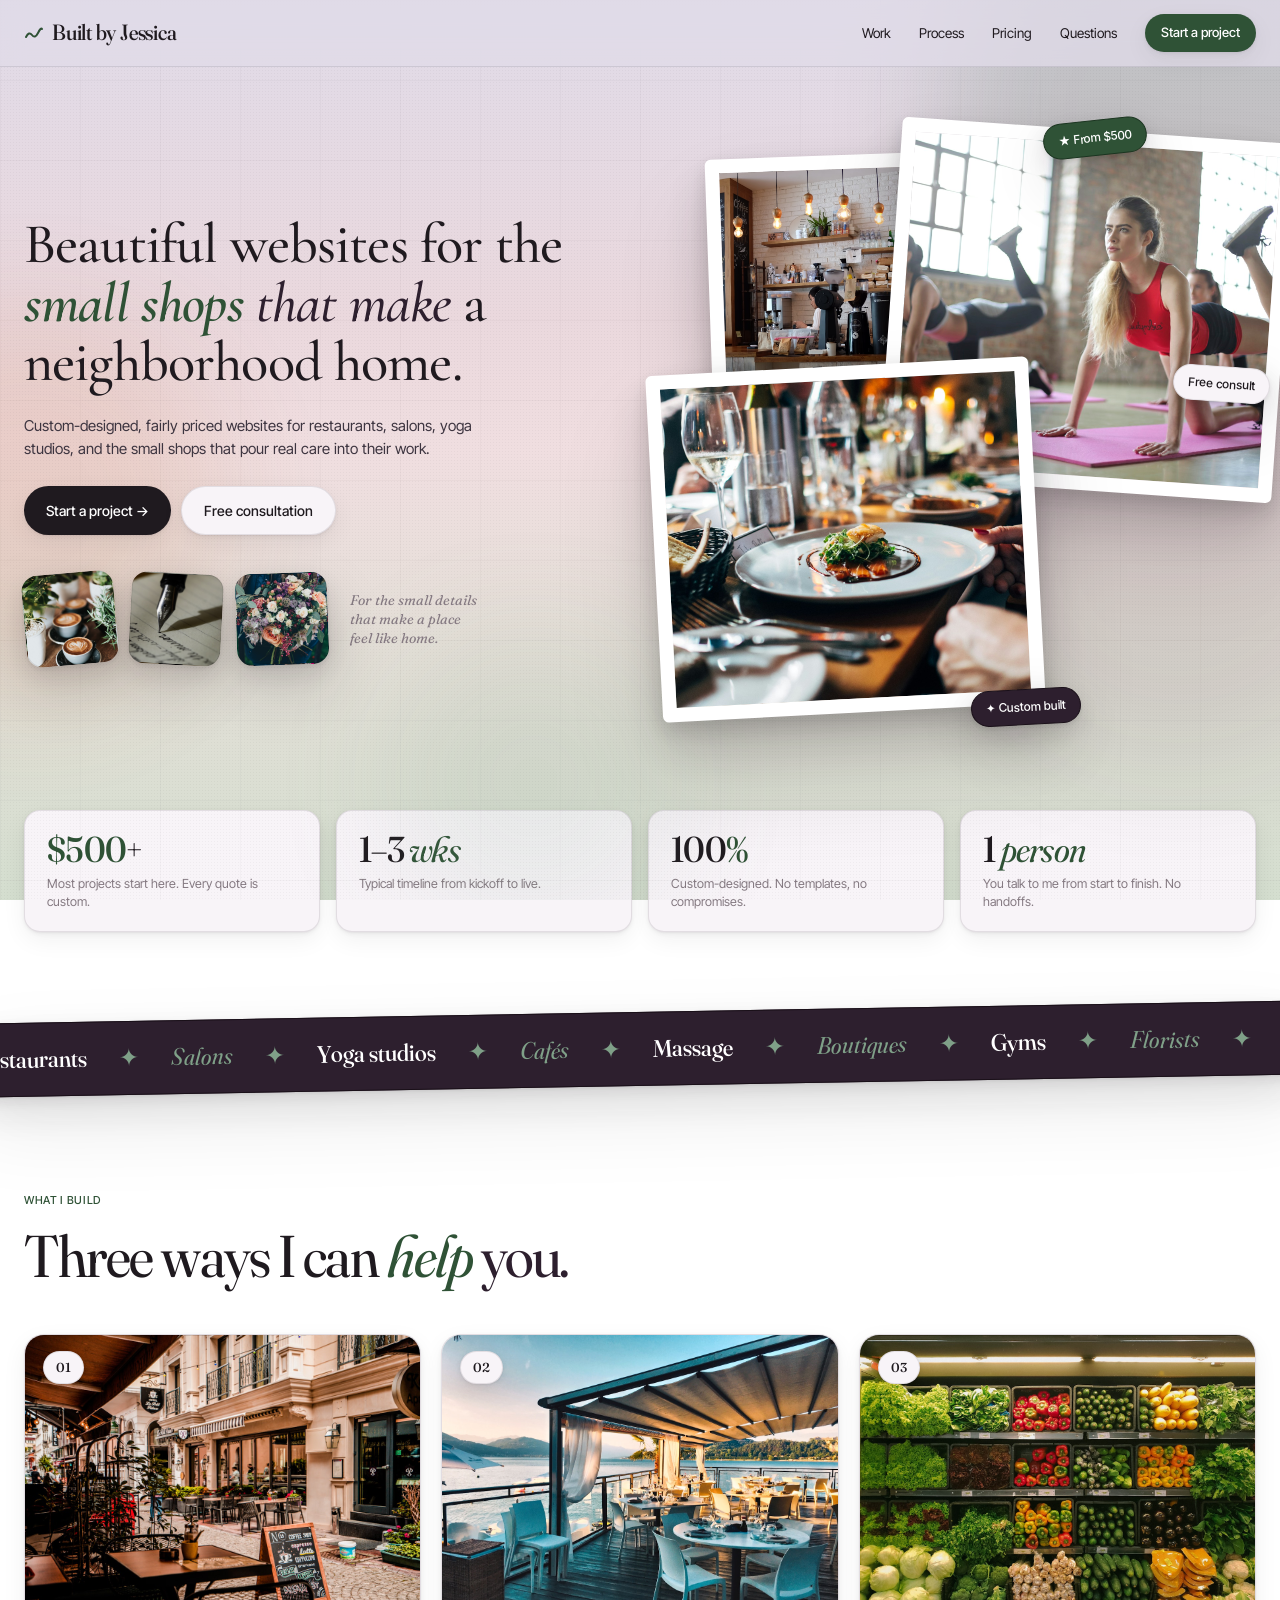
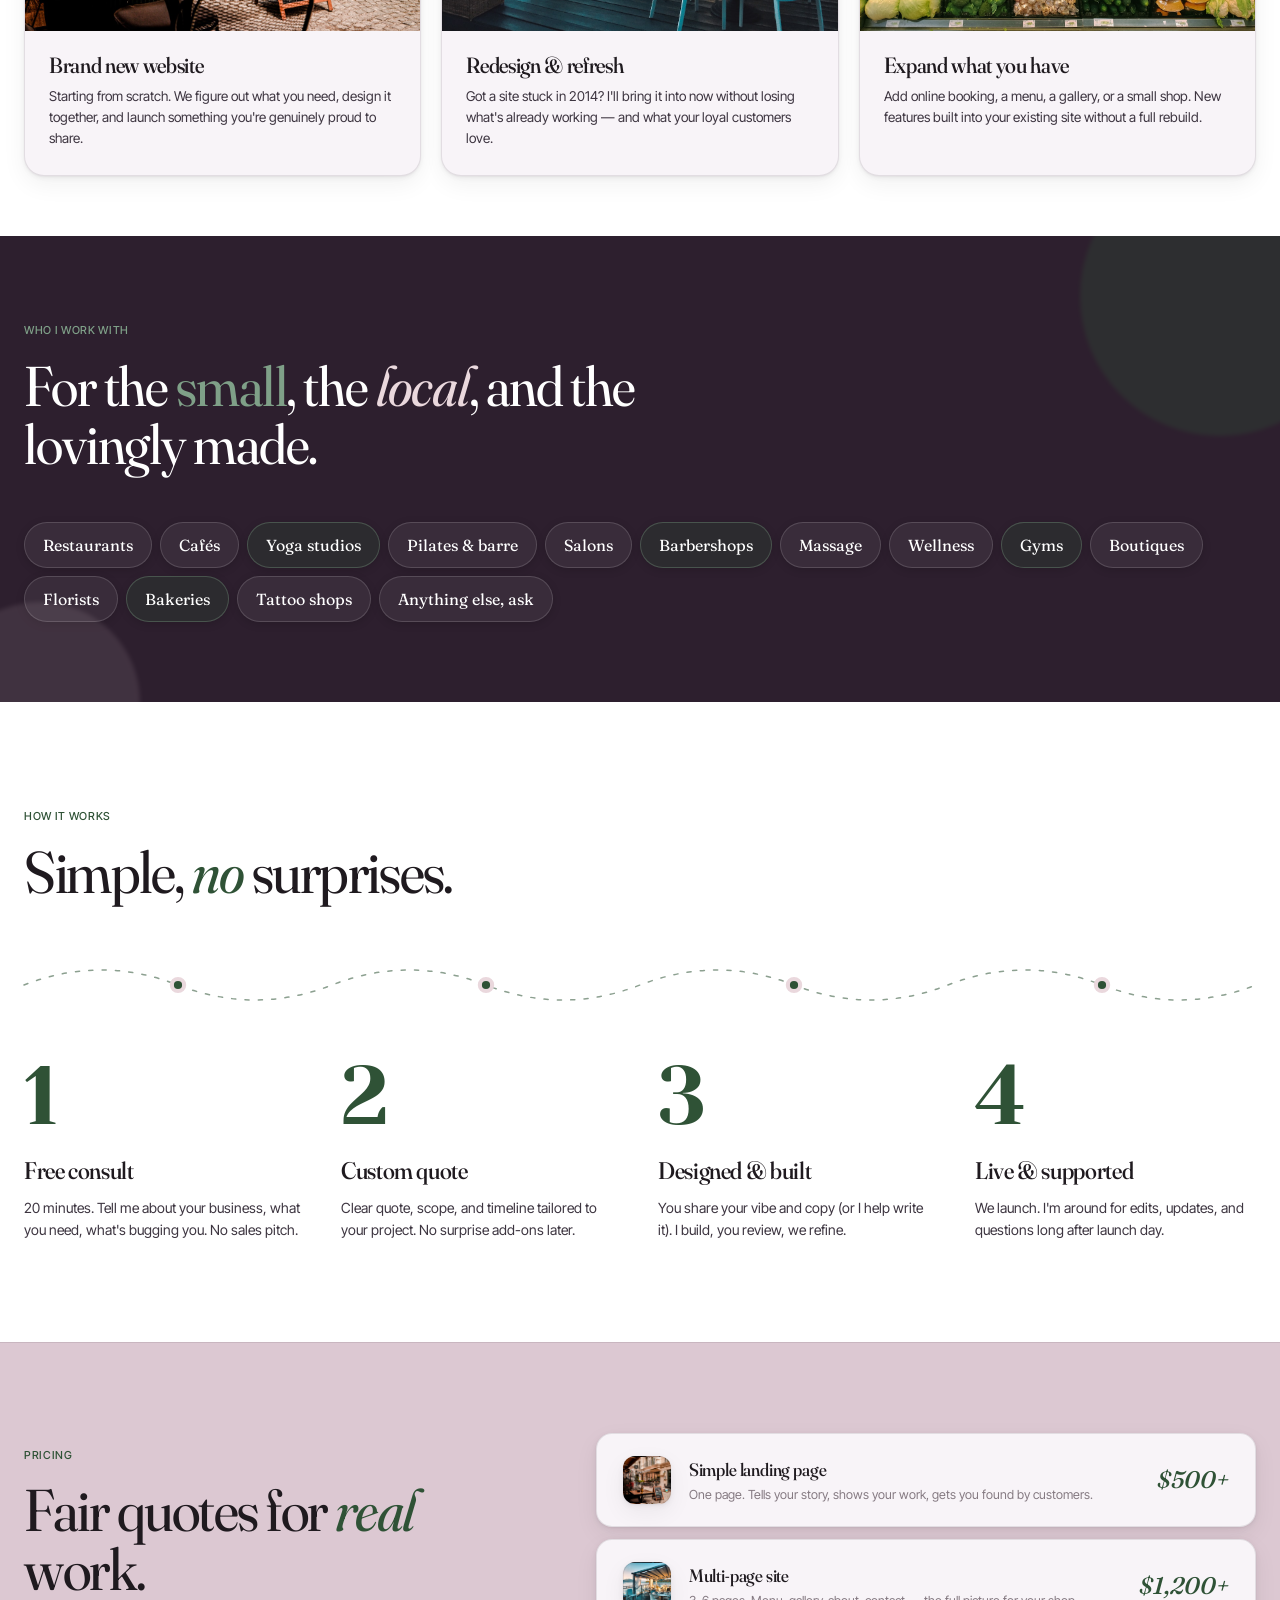
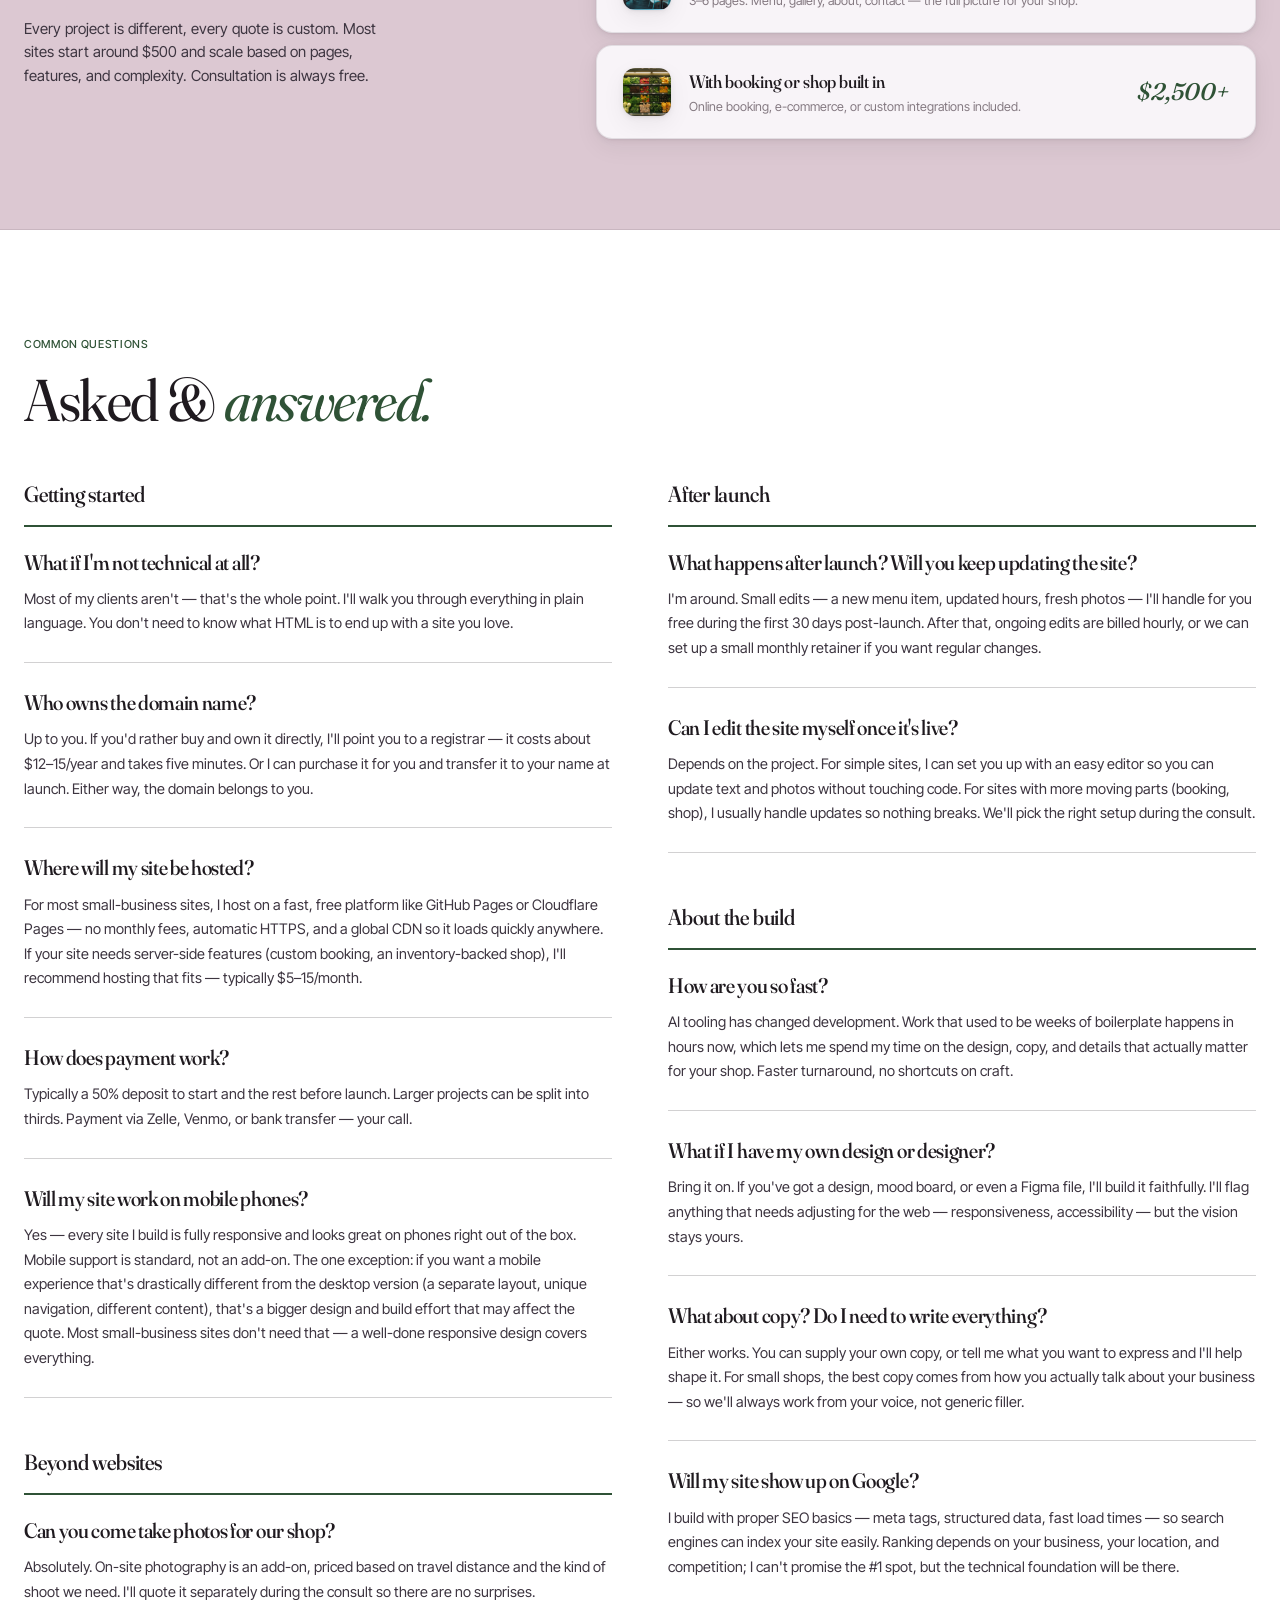
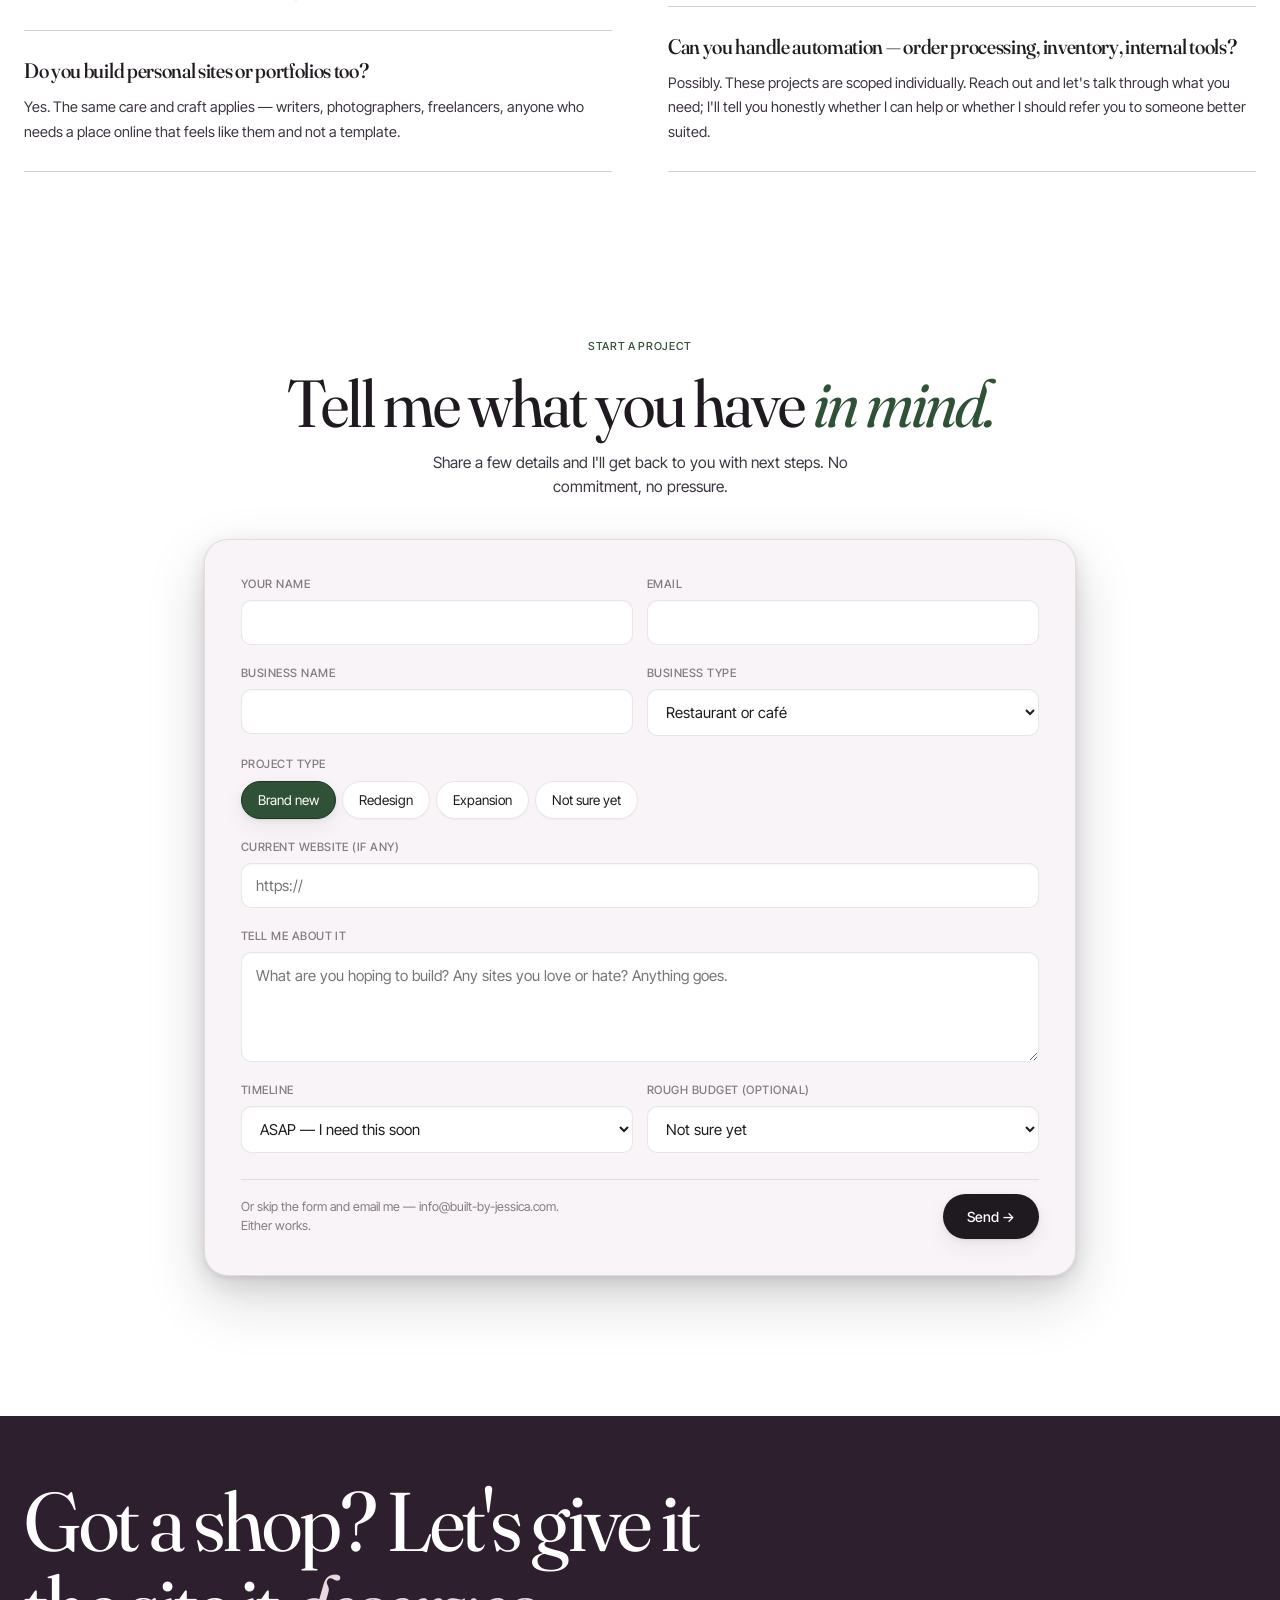
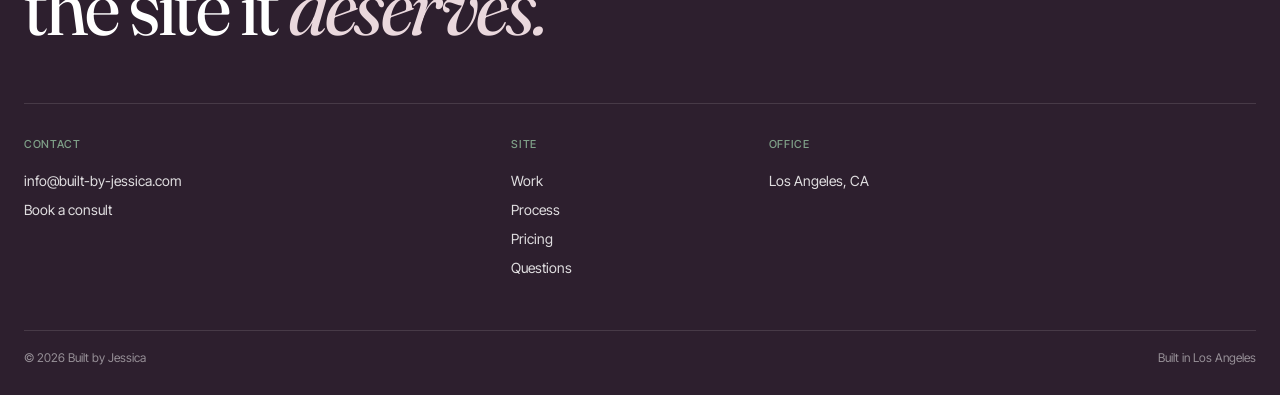
==== commit 885ffbf4: "Update contact email to info@built-by-jessica.com Co-Authored-By: Claude Opus 4.7 <noreply@anthropic" ====
--- a/index.html
+++ b/index.html
@@ -44,7 +44,7 @@
     "@type": "Country",
     "name": "United States"
   },
-  "email": "built.byjessica1@gmail.com",
+  "email": "info@built-by-jessica.com",
   "founder": { "@type": "Person", "name": "Jessica" },
   "makesOffer": [
     { "@type": "Offer", "name": "Simple landing page", "price": "500", "priceCurrency": "USD" },
@@ -1396,7 +1396,7 @@
       </div>
     </div>
     <div class="form-submit">
-      <small>Or skip the form and email me — built.byjessica1@gmail.com. Either works.</small>
+      <small>Or skip the form and email me — info@built-by-jessica.com. Either works.</small>
       <button type="submit" class="btn btn-primary">Send →</button>
     </div>
     <div class="form-error" id="formError" role="alert"></div>
@@ -1411,7 +1411,7 @@
     <div class="footer-cols">
       <div class="footer-col">
         <span class="label">Contact</span>
-        <a href="mailto:built.byjessica1@gmail.com">built.byjessica1@gmail.com</a>
+        <a href="mailto:info@built-by-jessica.com">info@built-by-jessica.com</a>
         <a href="#start">Book a consult</a>
       </div>
       <div class="footer-col">
@@ -1523,7 +1523,7 @@
         });
         window.location.href = 'https://built-by-jessica.com/thanks.html';
       } catch (err) {
-        errorEl.textContent = 'Could not send the form (' + err.message + '). Please email me directly at built.byjessica1@gmail.com.';
+        errorEl.textContent = 'Could not send the form (' + err.message + '). Please email me directly at info@built-by-jessica.com.';
         errorEl.classList.add('show');
         submitBtn.disabled = false;
         submitBtn.textContent = originalLabel;
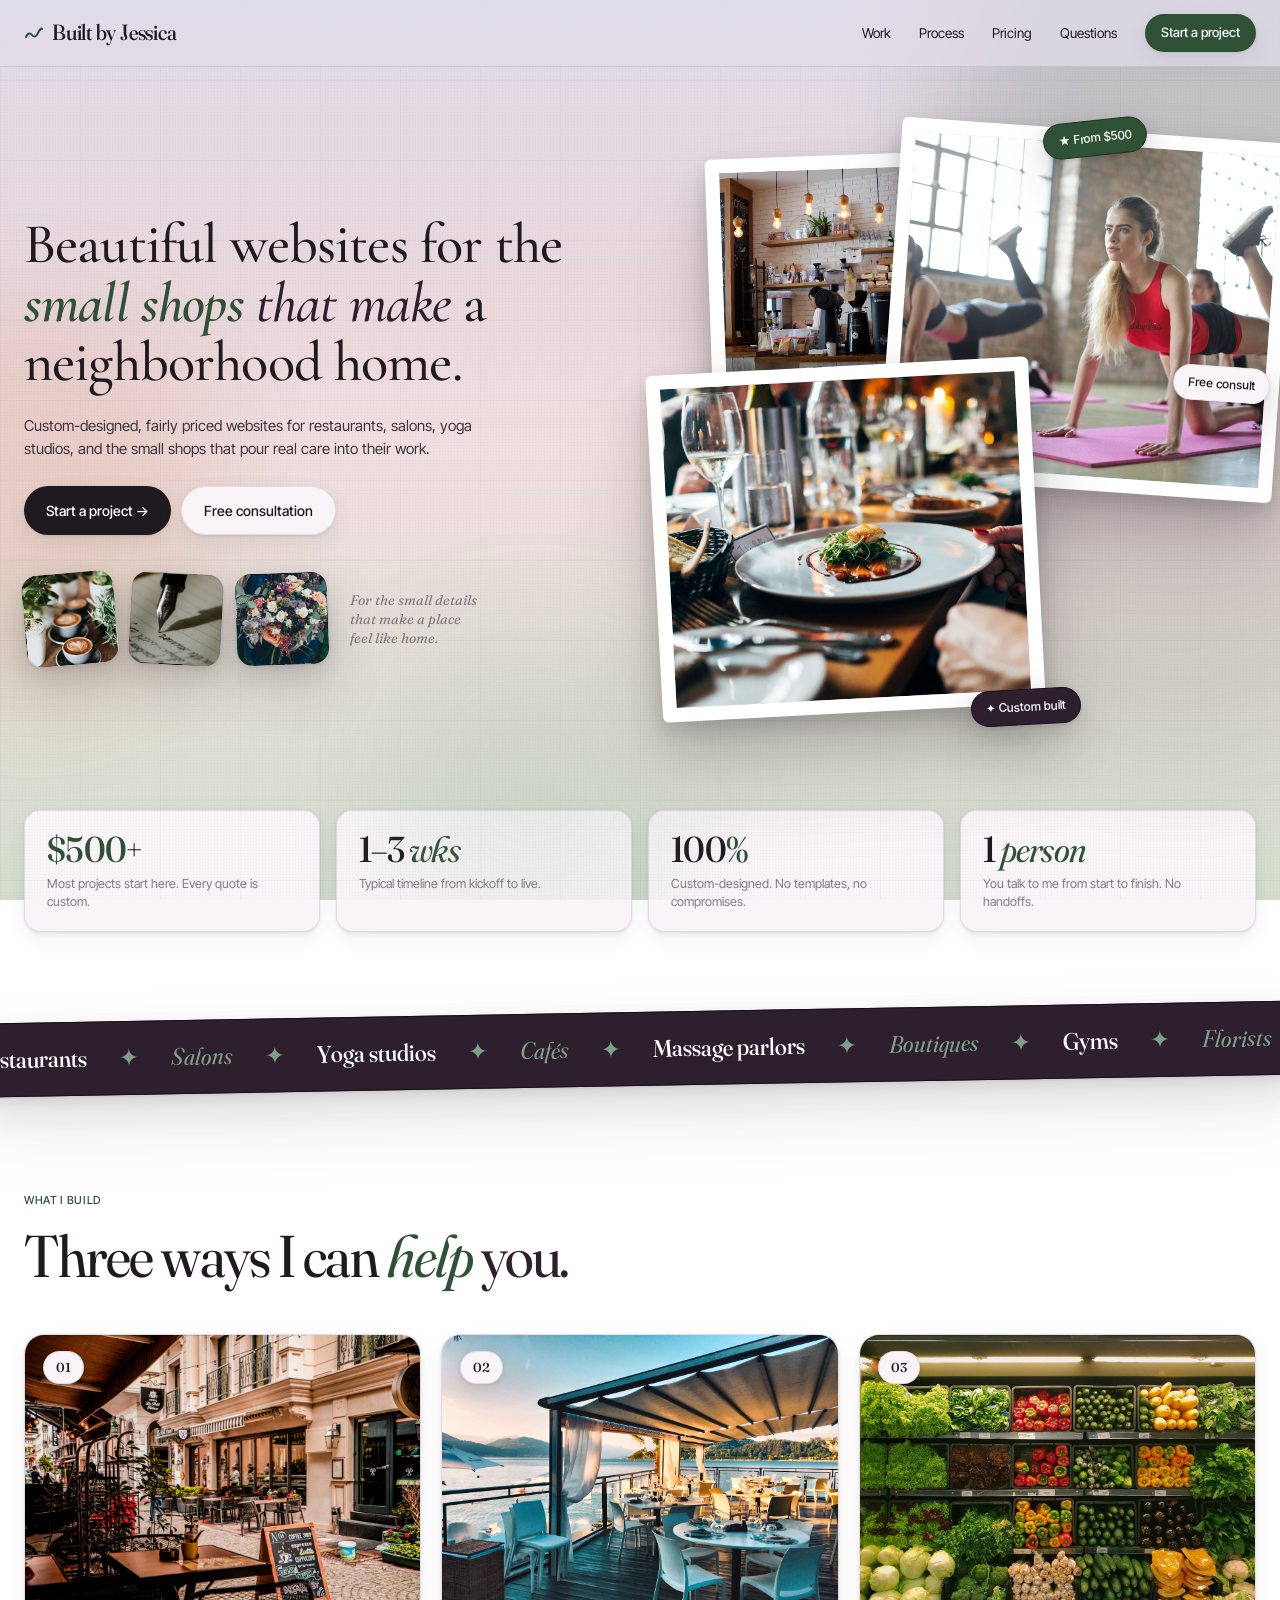
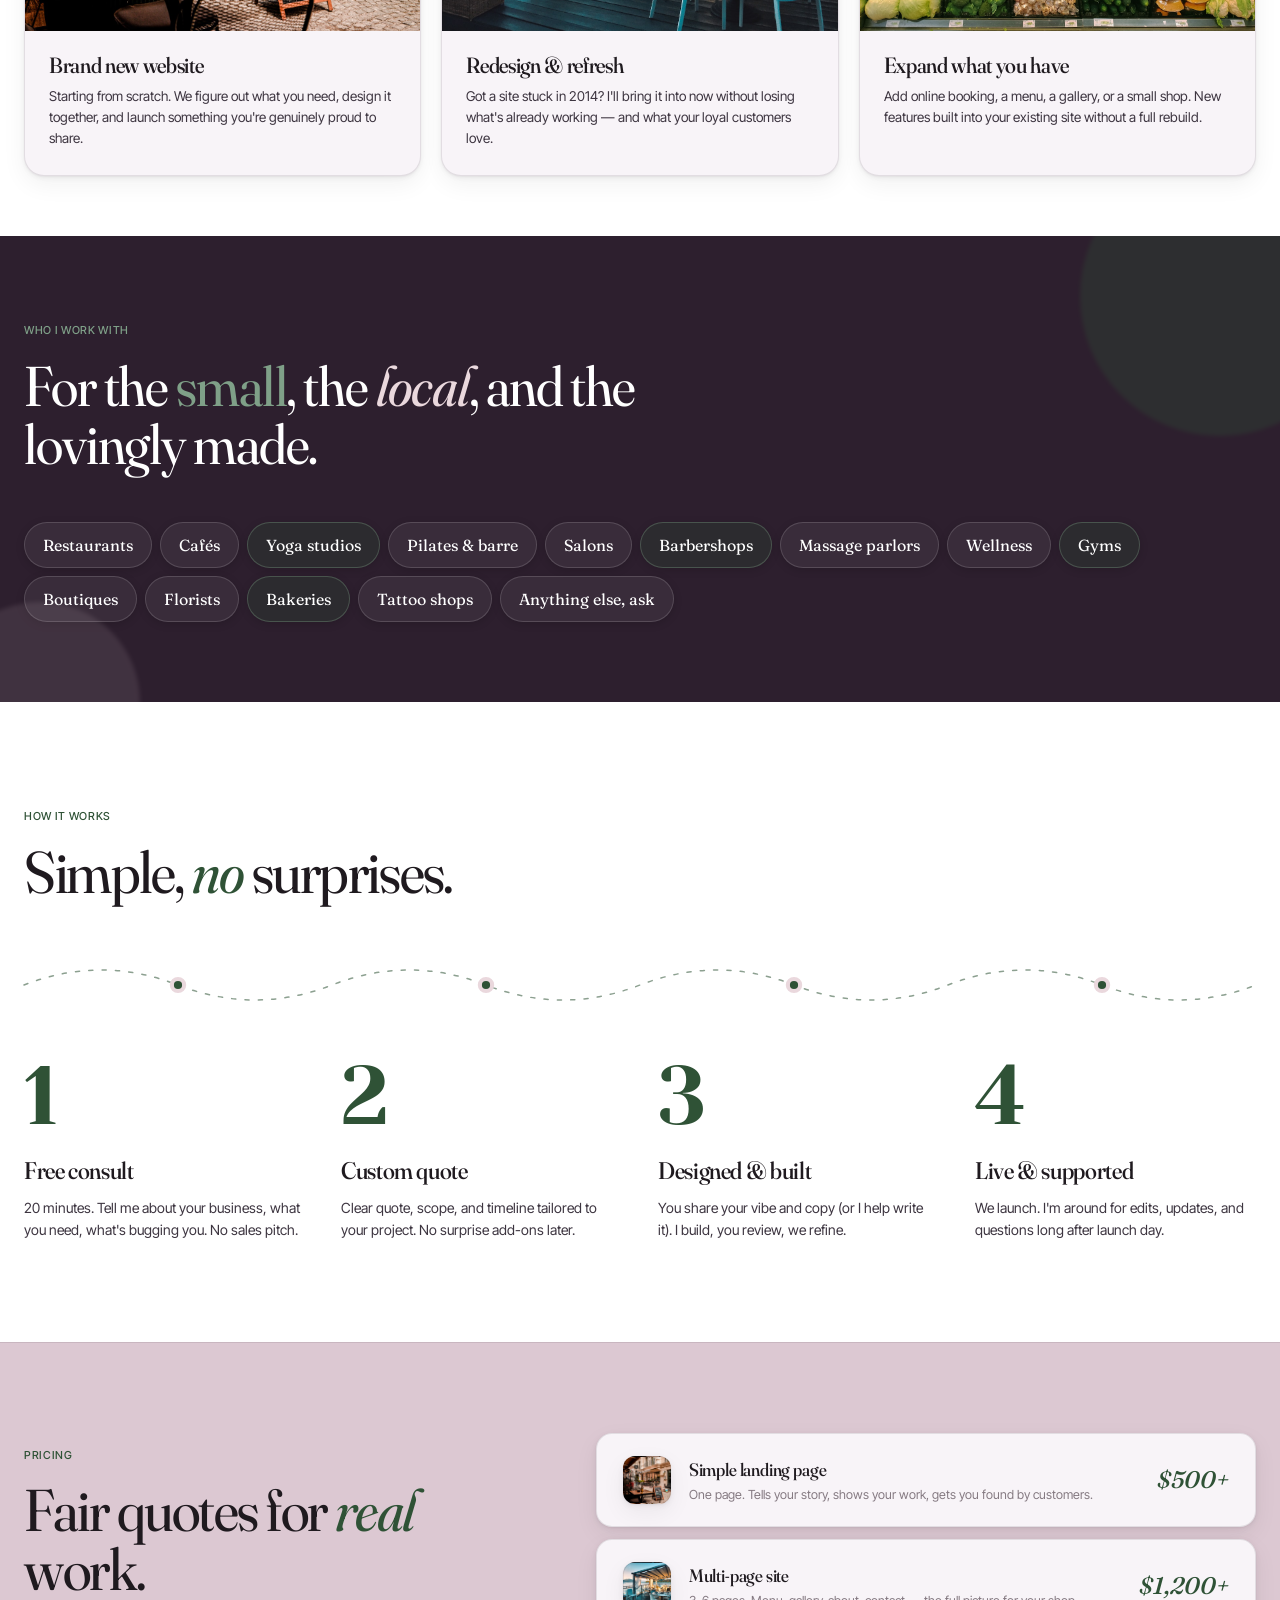
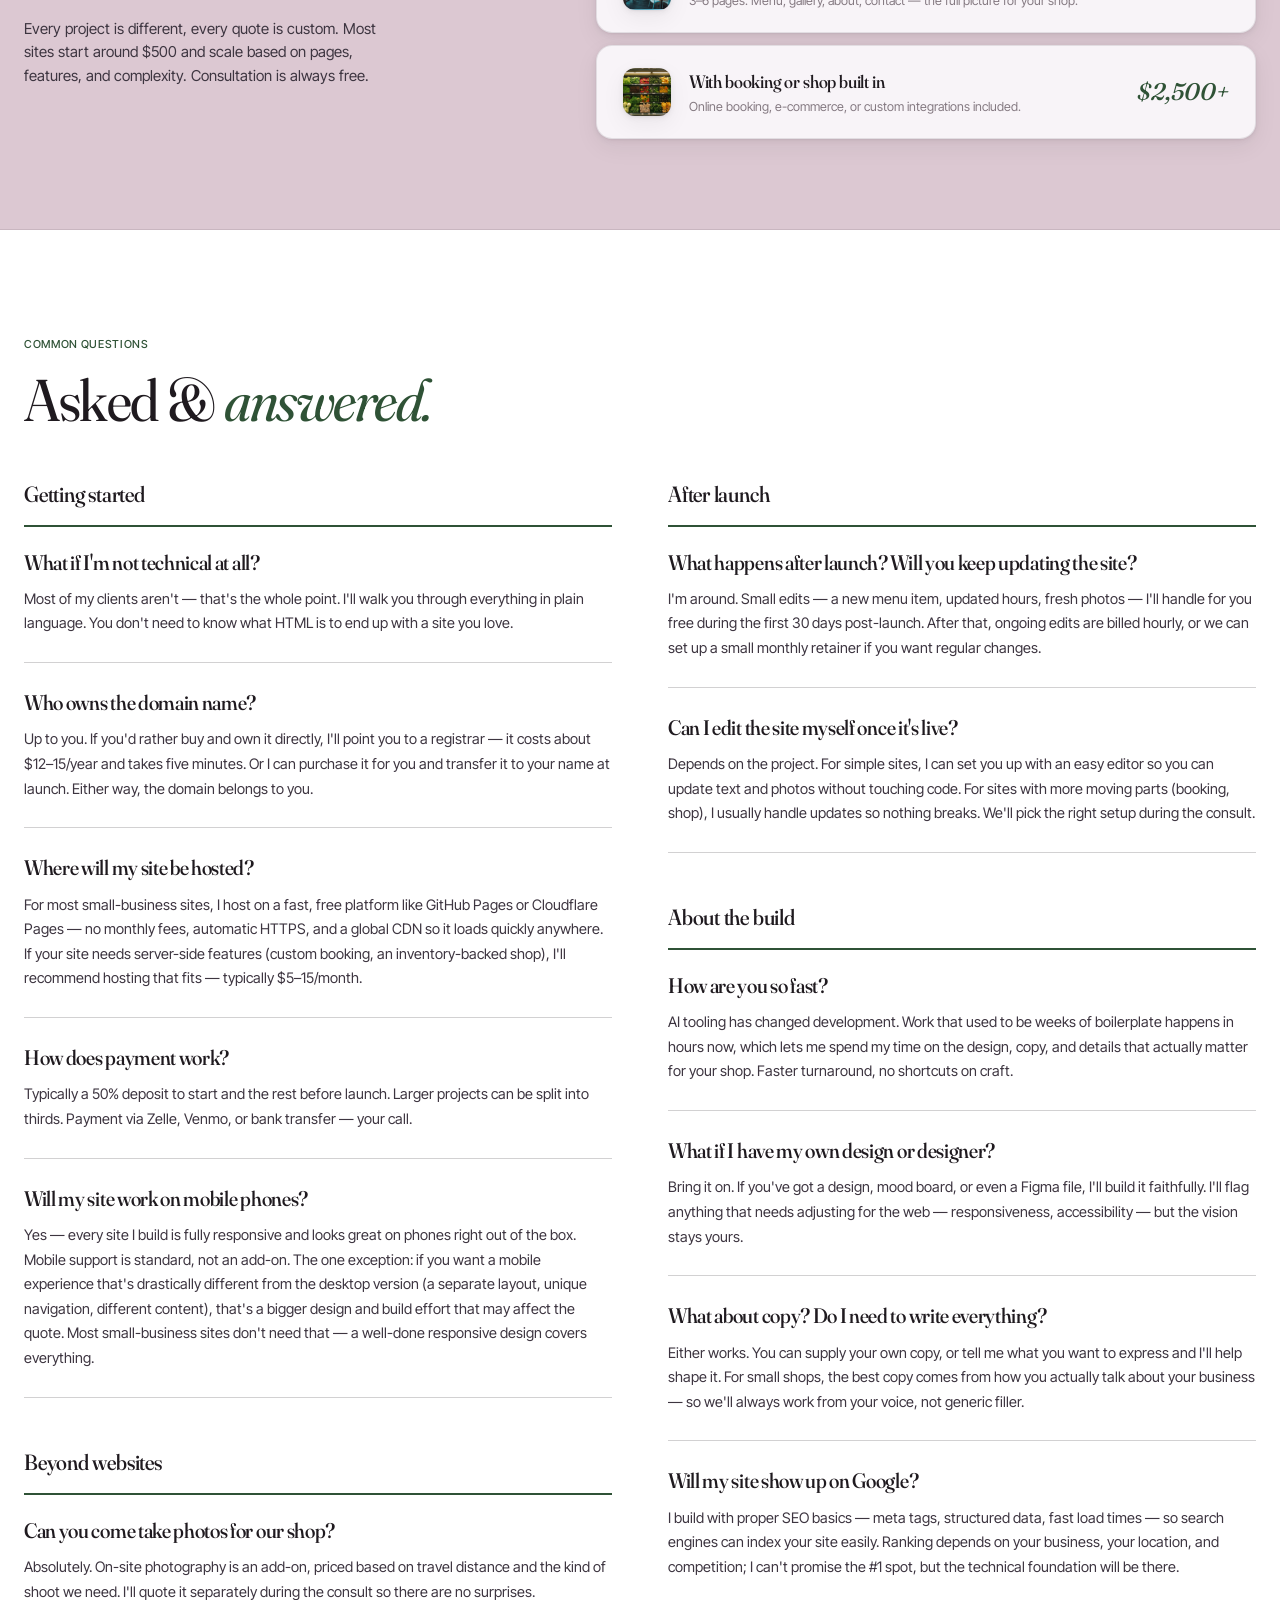
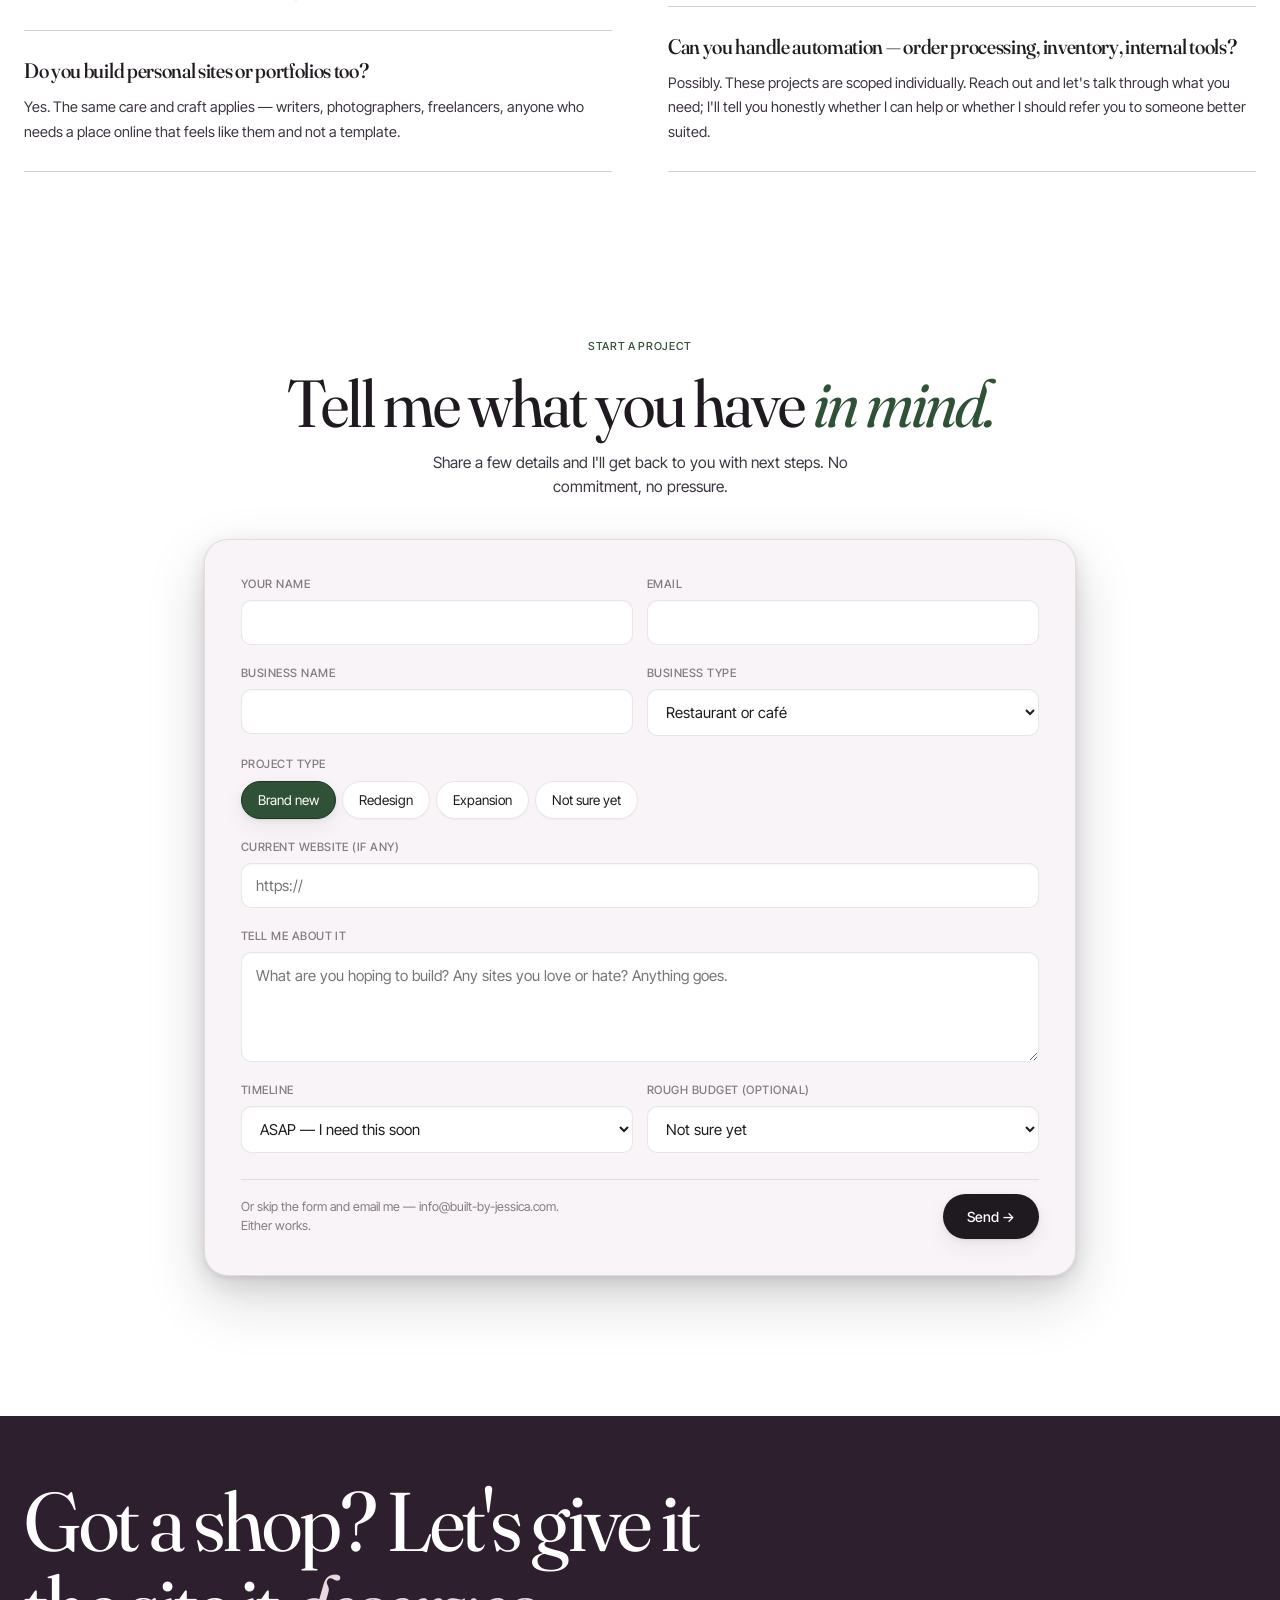
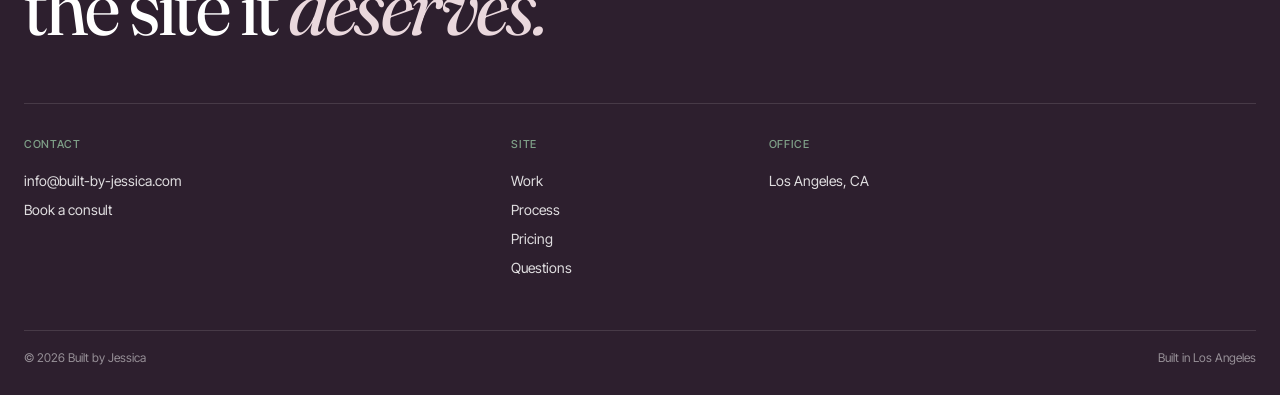
==== commit 183c4566: "Rename Massage to Massage parlors in shop categories Co-Authored-By: Claude Opus 4.7 <noreply@anthro" ====
--- a/index.html
+++ b/index.html
@@ -1080,7 +1080,7 @@
     <span class="editorial">Salons</span><span class="star">✦</span>
     <span>Yoga studios</span><span class="star">✦</span>
     <span class="editorial">Cafés</span><span class="star">✦</span>
-    <span>Massage</span><span class="star">✦</span>
+    <span>Massage parlors</span><span class="star">✦</span>
     <span class="editorial">Boutiques</span><span class="star">✦</span>
     <span>Gyms</span><span class="star">✦</span>
     <span class="editorial">Florists</span><span class="star">✦</span>
@@ -1090,7 +1090,7 @@
     <span class="editorial">Salons</span><span class="star">✦</span>
     <span>Yoga studios</span><span class="star">✦</span>
     <span class="editorial">Cafés</span><span class="star">✦</span>
-    <span>Massage</span><span class="star">✦</span>
+    <span>Massage parlors</span><span class="star">✦</span>
     <span class="editorial">Boutiques</span><span class="star">✦</span>
     <span>Gyms</span><span class="star">✦</span>
     <span class="editorial">Florists</span><span class="star">✦</span>
@@ -1146,7 +1146,7 @@
       <span class="audience-pill">Pilates &amp; barre</span>
       <span class="audience-pill">Salons</span>
       <span class="audience-pill">Barbershops</span>
-      <span class="audience-pill">Massage</span>
+      <span class="audience-pill">Massage parlors</span>
       <span class="audience-pill">Wellness</span>
       <span class="audience-pill">Gyms</span>
       <span class="audience-pill">Boutiques</span>
@@ -1350,7 +1350,7 @@
           <option>Restaurant or café</option>
           <option>Yoga or pilates studio</option>
           <option>Salon or barbershop</option>
-          <option>Massage or wellness</option>
+          <option>Massage parlors or wellness</option>
           <option>Gym or fitness</option>
           <option>Boutique or shop</option>
           <option>Other</option>
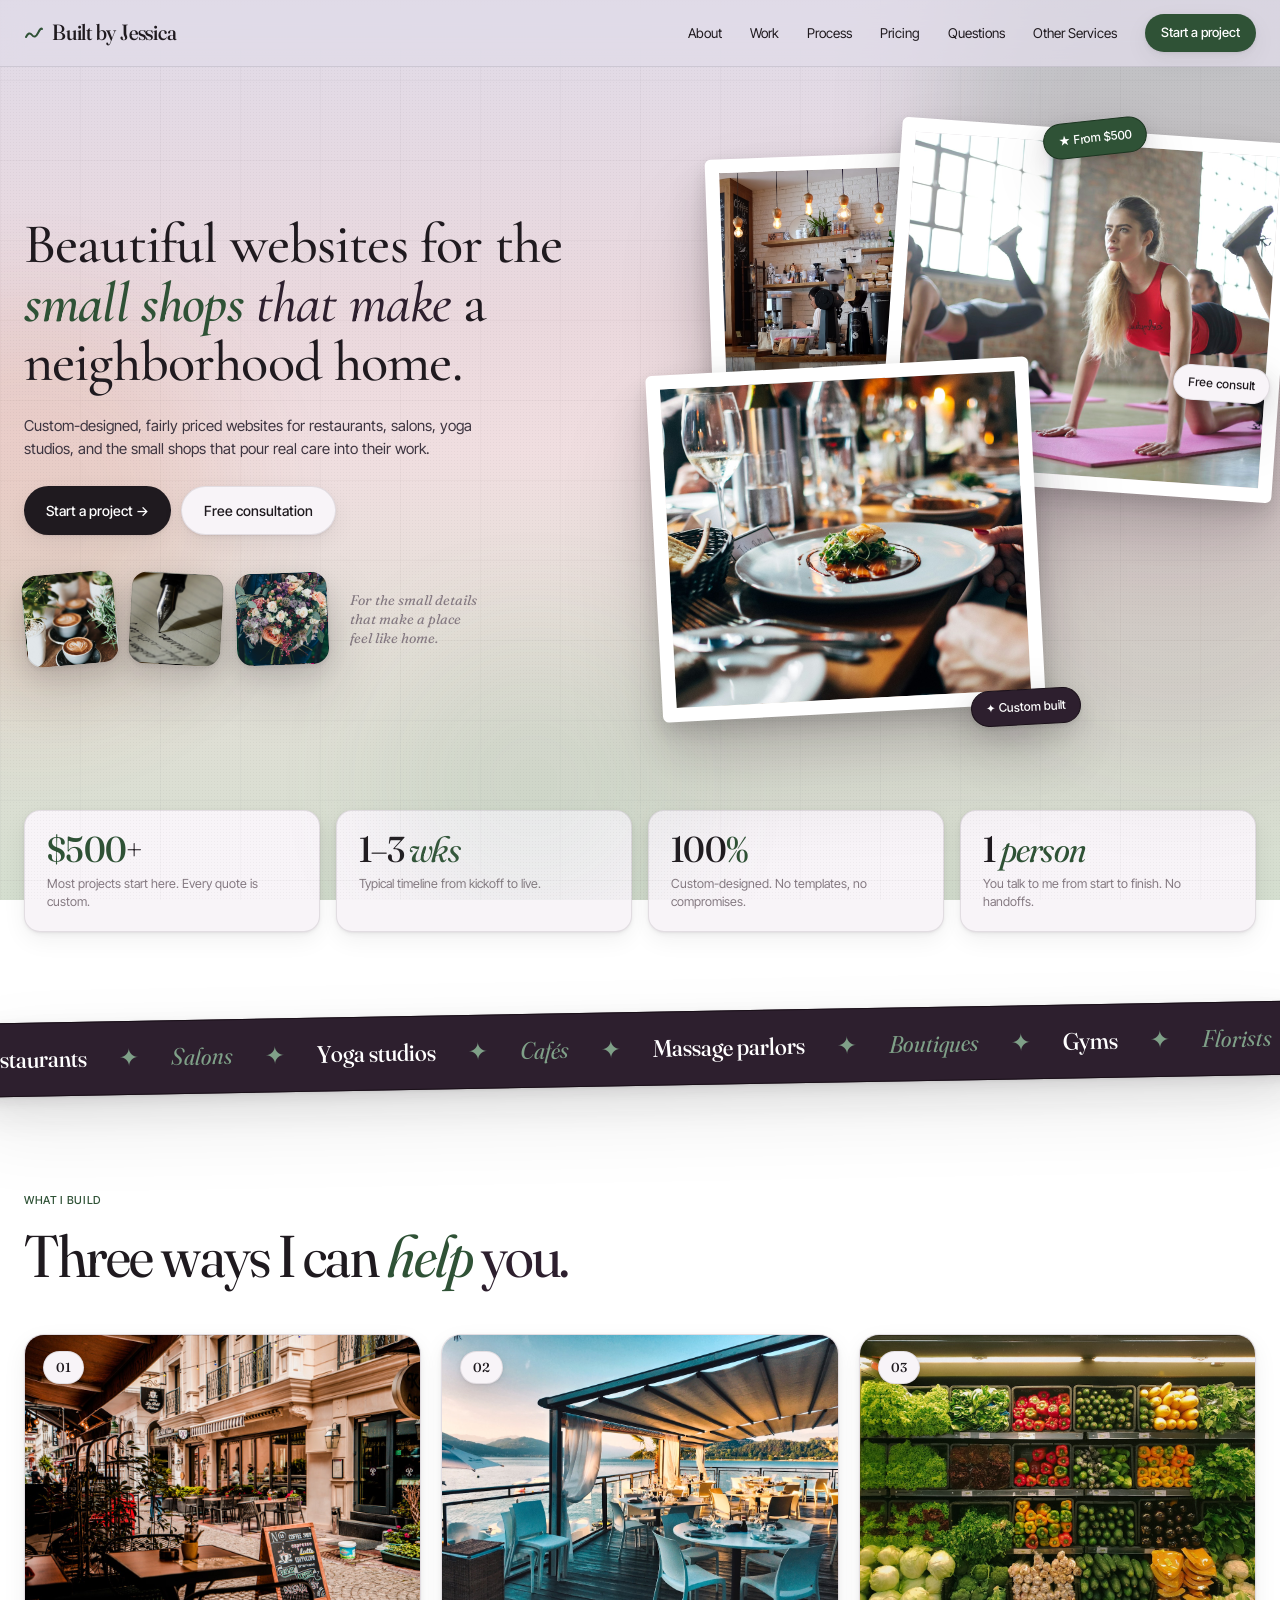
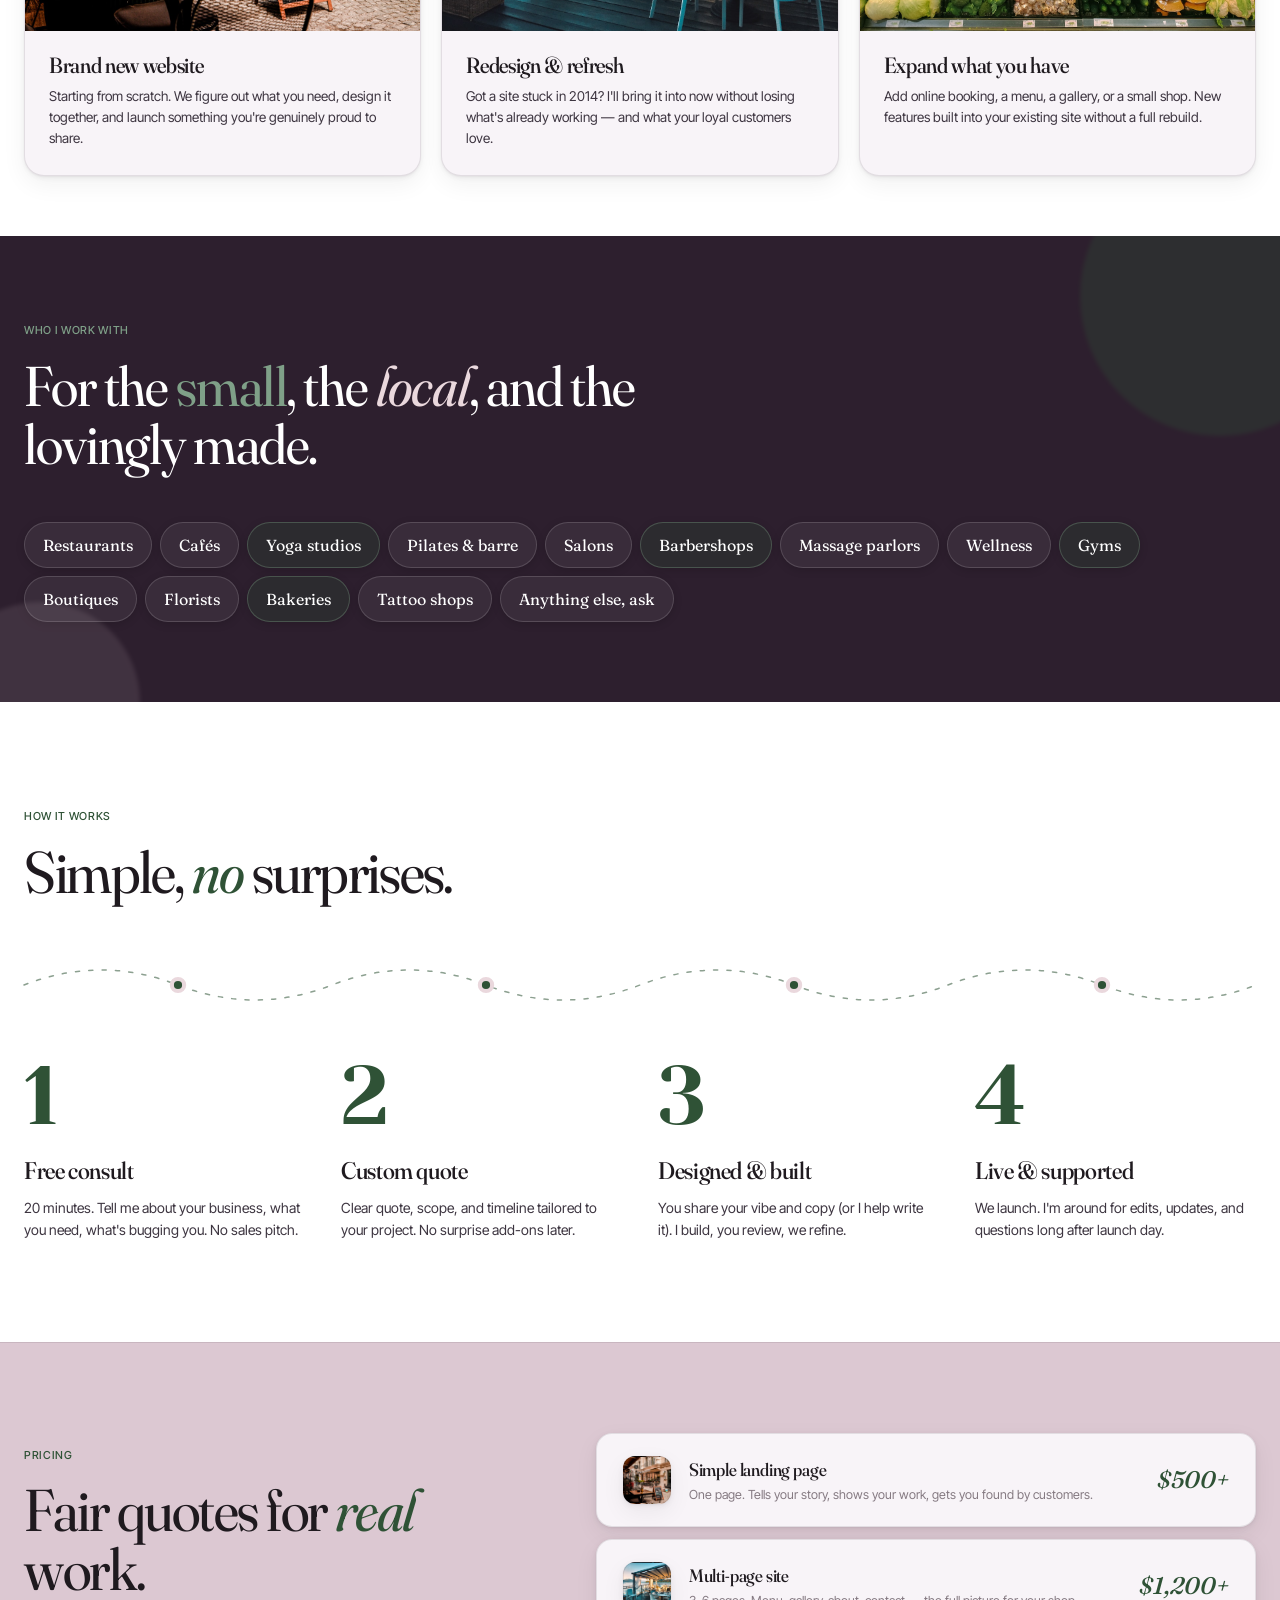
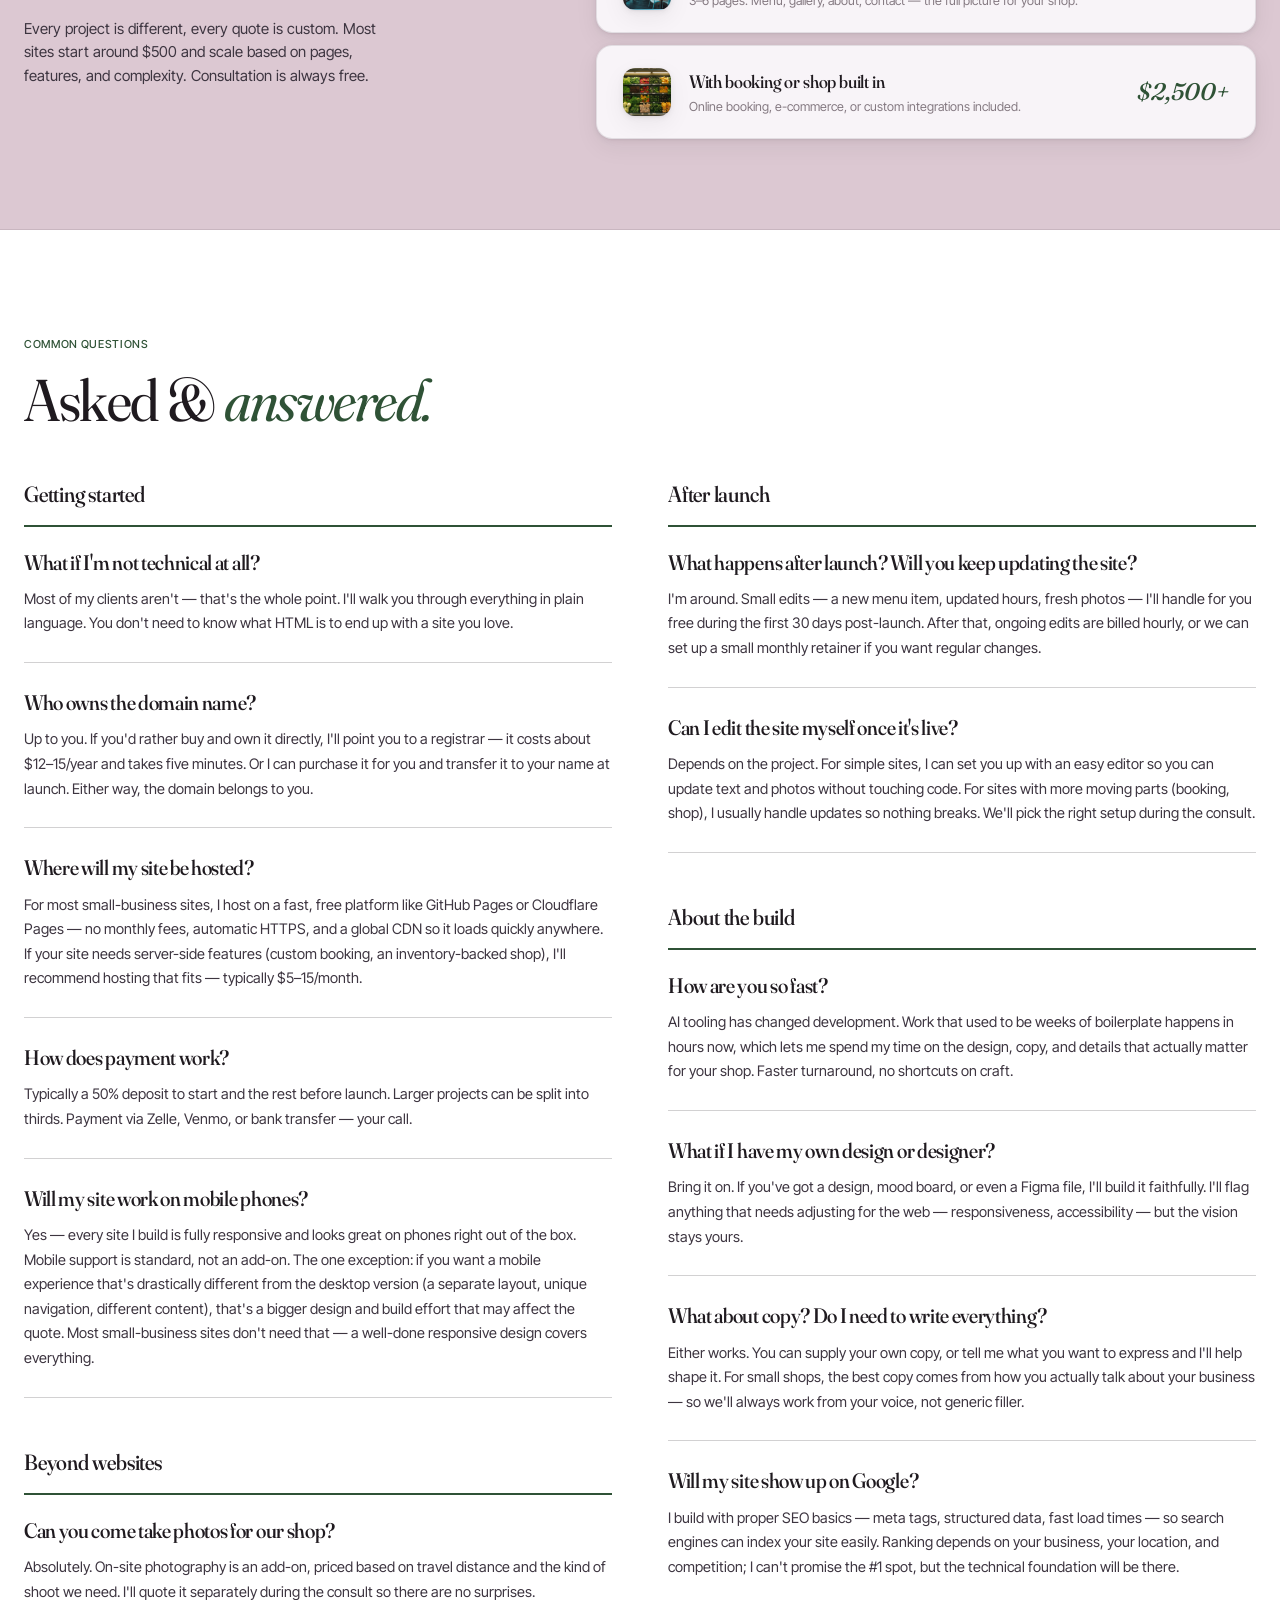
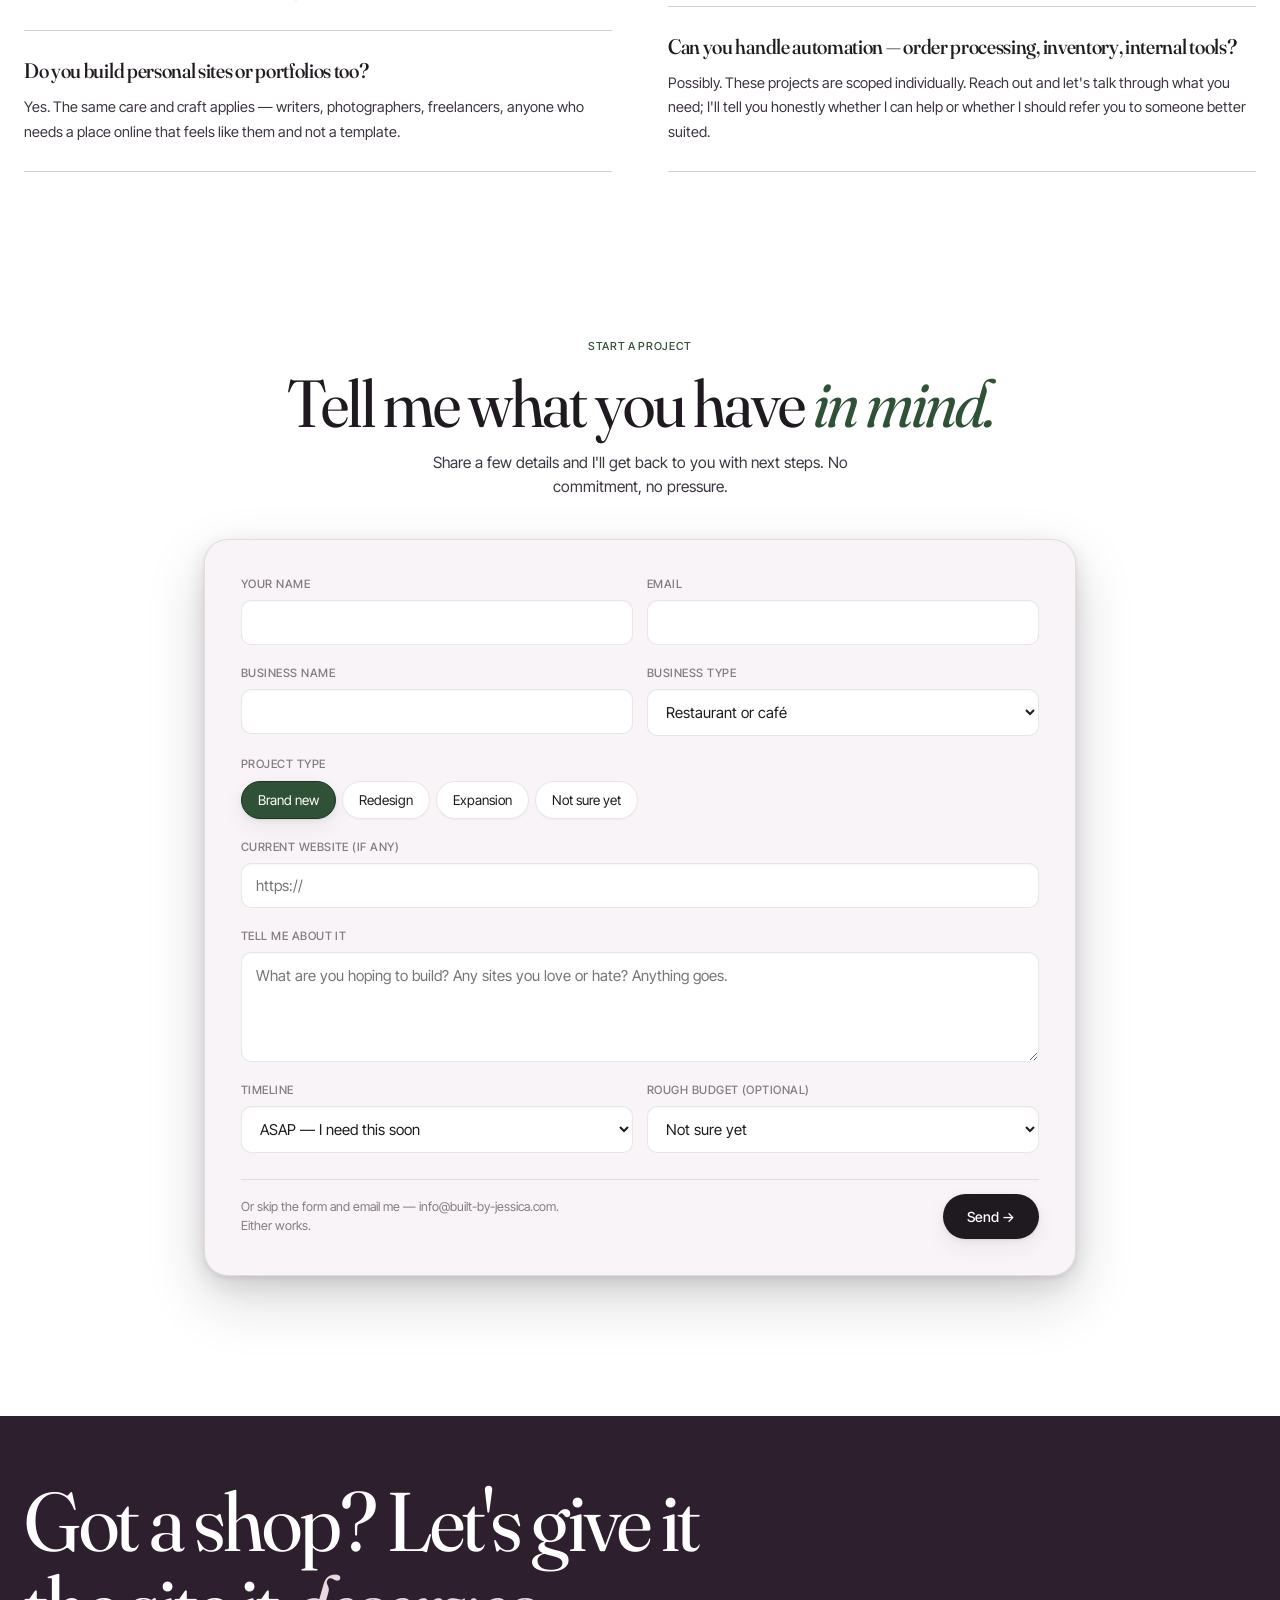
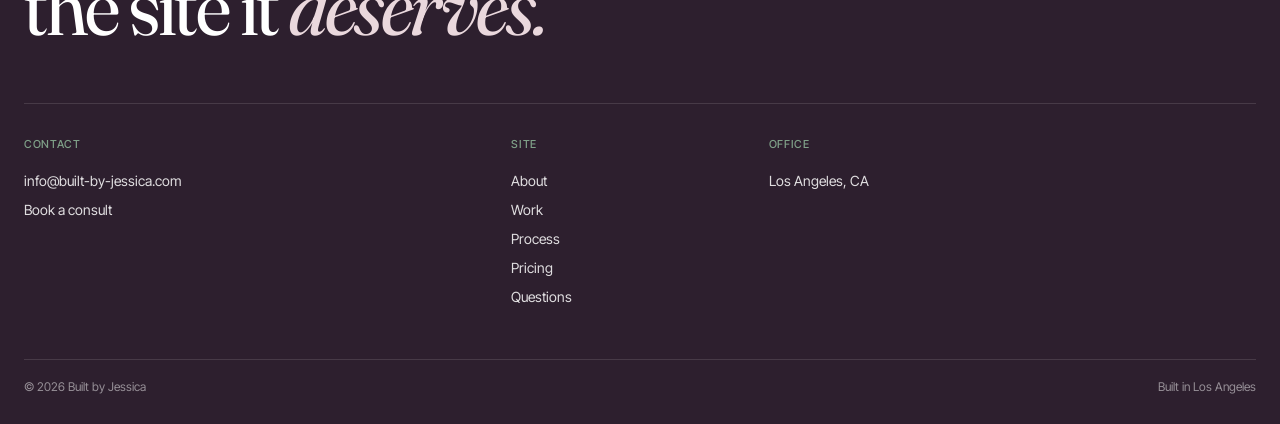
==== commit 13044d62: "Add Other Services pages and new About page - Six new pages from the approved handoff: /services/ hu" ====
--- a/index.html
+++ b/index.html
@@ -16,7 +16,11 @@
 <meta name="twitter:title" content="Built by Jessica — beautiful websites for small shops">
 <meta name="twitter:description" content="Custom-designed websites for restaurants, salons, yoga studios, and the small shops that pour real care into their work.">
 <meta name="twitter:image" content="https://built-by-jessica.com/assets/og-image.jpg">
-<link rel="icon" type="image/svg+xml" href="favicon.svg">
+<link rel="icon" href="/favicon.ico" sizes="any">
+<link rel="icon" type="image/svg+xml" href="/favicon.svg">
+<link rel="apple-touch-icon" href="/apple-touch-icon.png">
+<link rel="icon" type="image/png" sizes="192x192" href="/favicon-192.png">
+<link rel="icon" type="image/png" sizes="512x512" href="/favicon-512.png">
 <!-- Google tag (gtag.js) -->
 <script async src="https://www.googletagmanager.com/gtag/js?id=G-B0Y84X6RG4"></script>
 <script>
@@ -954,6 +958,12 @@
     .faq-columns { grid-template-columns: 1fr; gap: 0; }
     .faq-group { margin-bottom: 36px; }
     .footer-cols { grid-template-columns: 1fr 1fr; }
+    nav .links { gap: 16px; }
+    nav .logo, nav .links a { white-space: nowrap; }
+  }
+  @media (max-width: 780px) {
+    /* tablet: drop the in-page anchors so the nav fits one line; About, Other Services + CTA stay */
+    nav .links a[href^="#"]:not(.cta) { display: none; }
   }
   @media (max-width: 340px) {
     .hero h1 { font-size: 28px; }
@@ -1020,10 +1030,12 @@
     Built by Jessica
   </div>
   <div class="links">
+    <a href="/about">About</a>
     <a href="#work">Work</a>
     <a href="#process">Process</a>
     <a href="#pricing">Pricing</a>
     <a href="#faq">Questions</a>
+    <a href="/services/">Other Services</a>
     <a href="#start" class="cta">Start a project</a>
   </div>
 </nav>
@@ -1416,6 +1428,7 @@
       </div>
       <div class="footer-col">
         <span class="label">Site</span>
+        <a href="/about">About</a>
         <a href="#work">Work</a>
         <a href="#process">Process</a>
         <a href="#pricing">Pricing</a>
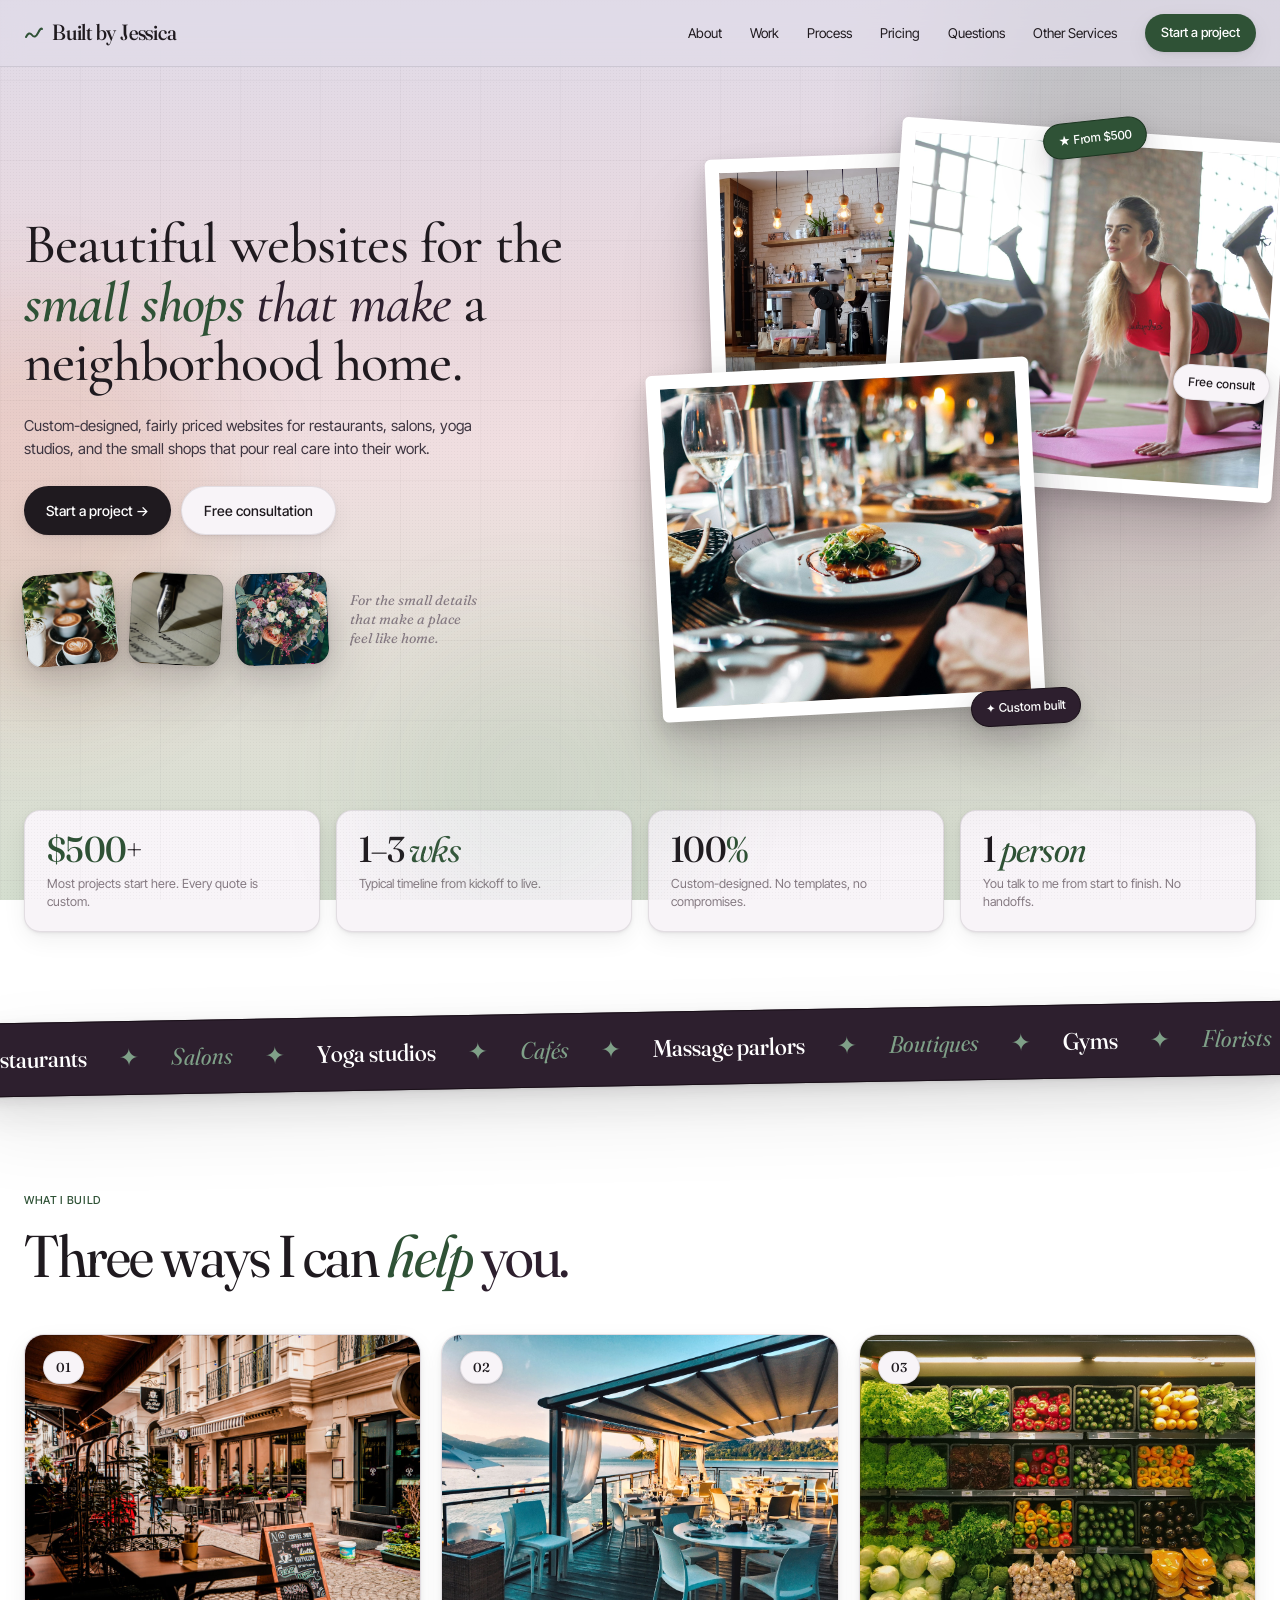
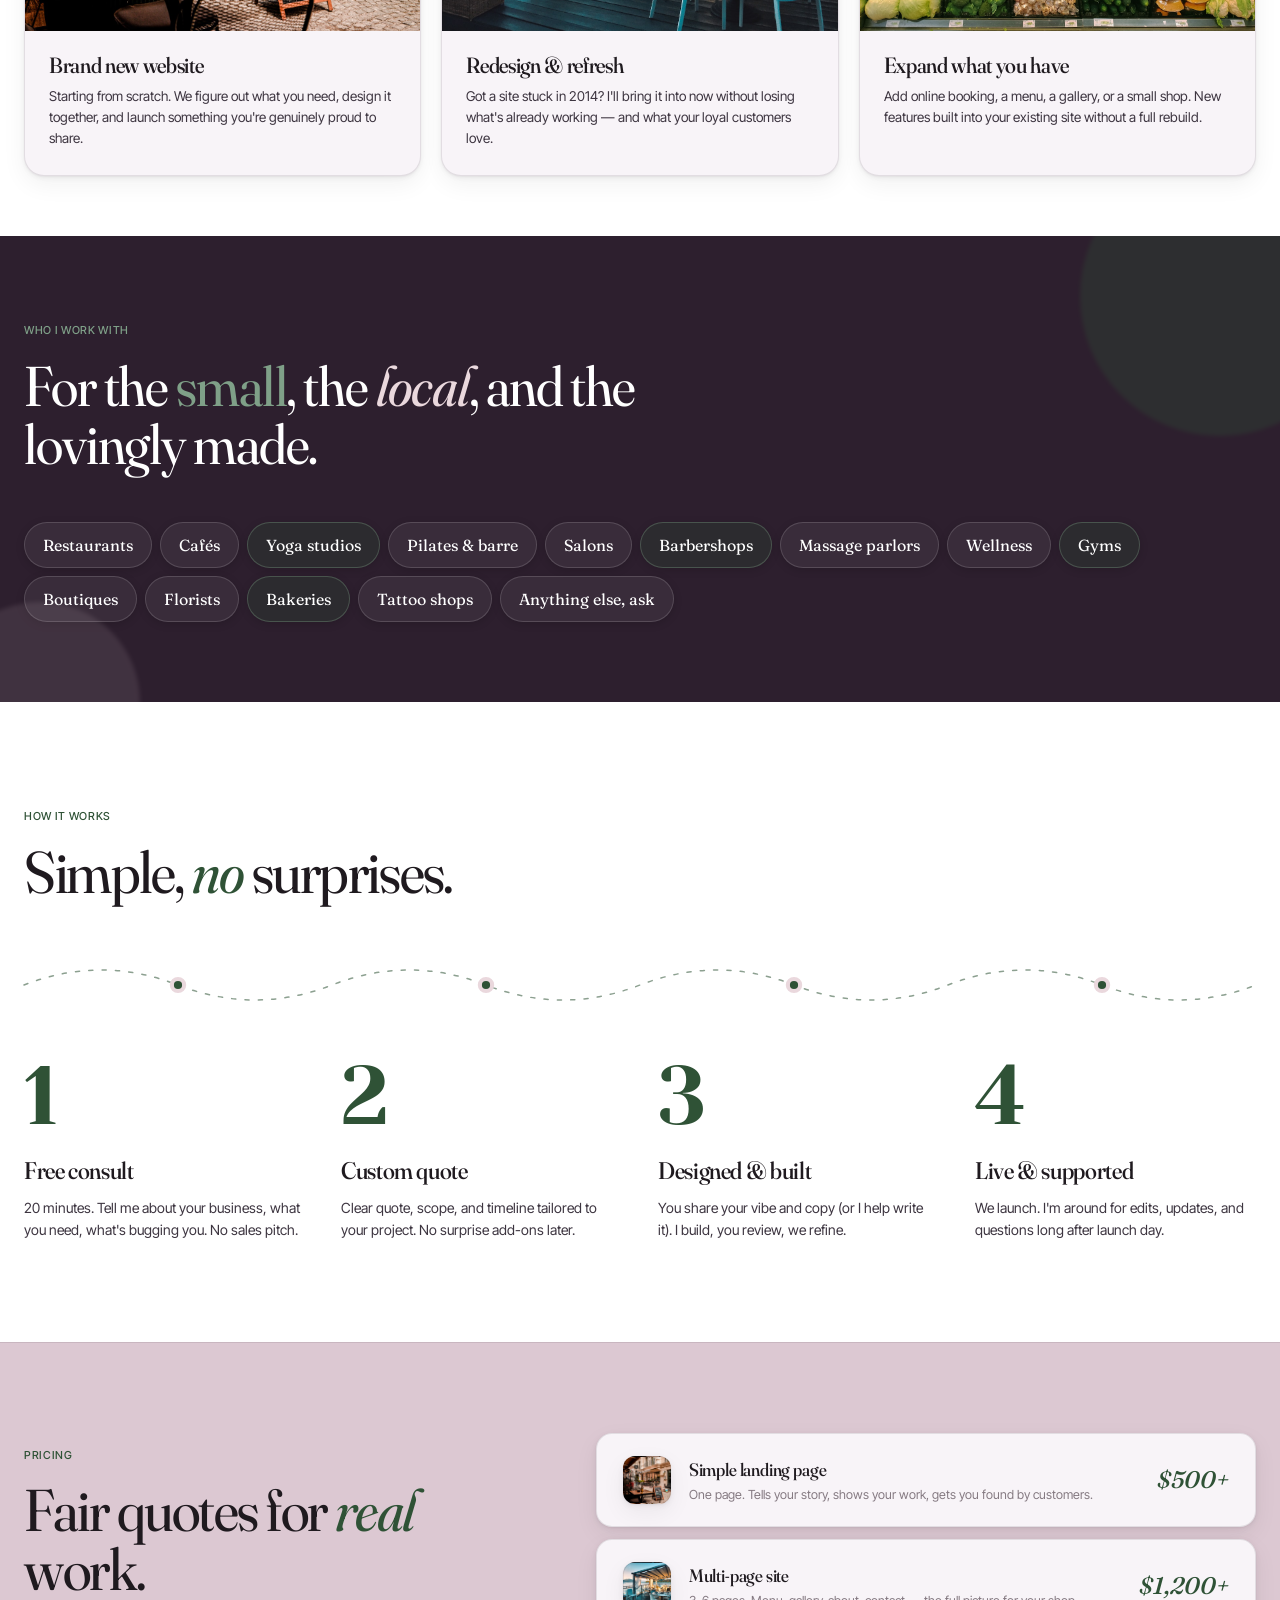
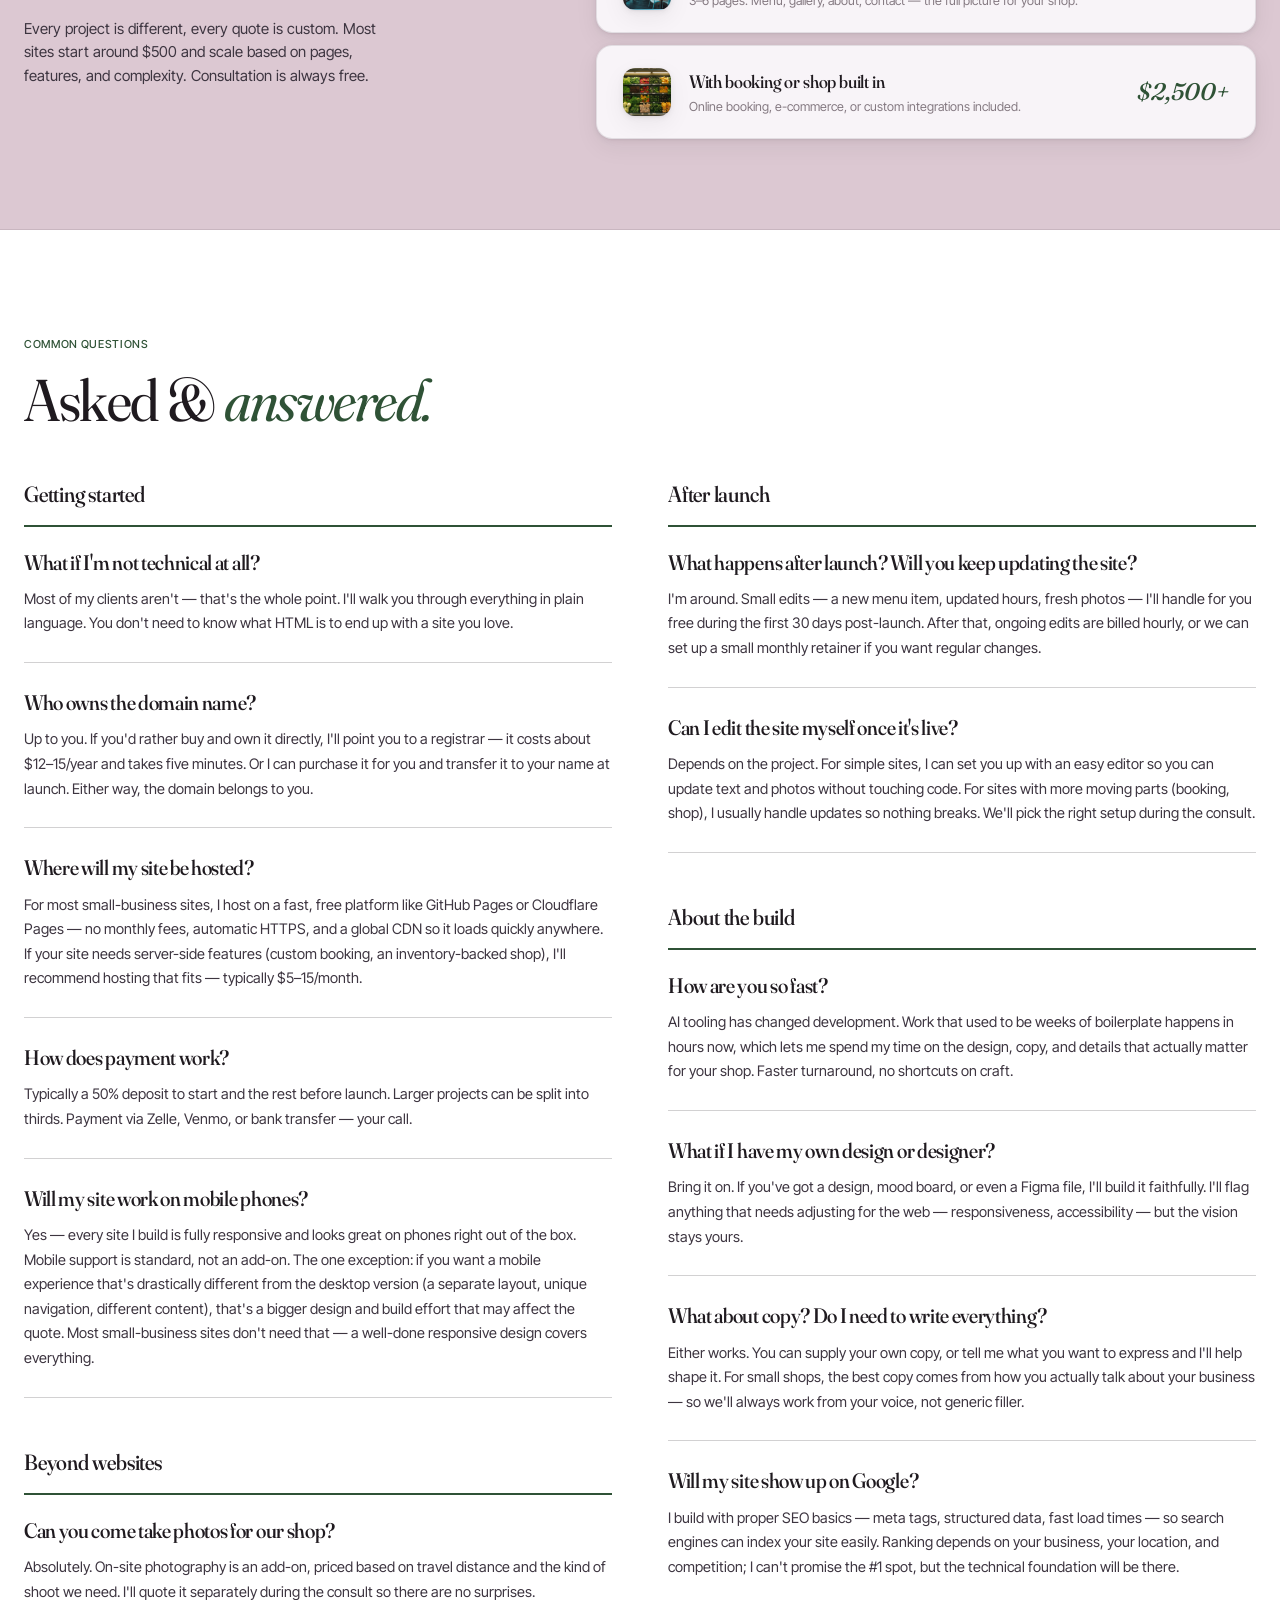
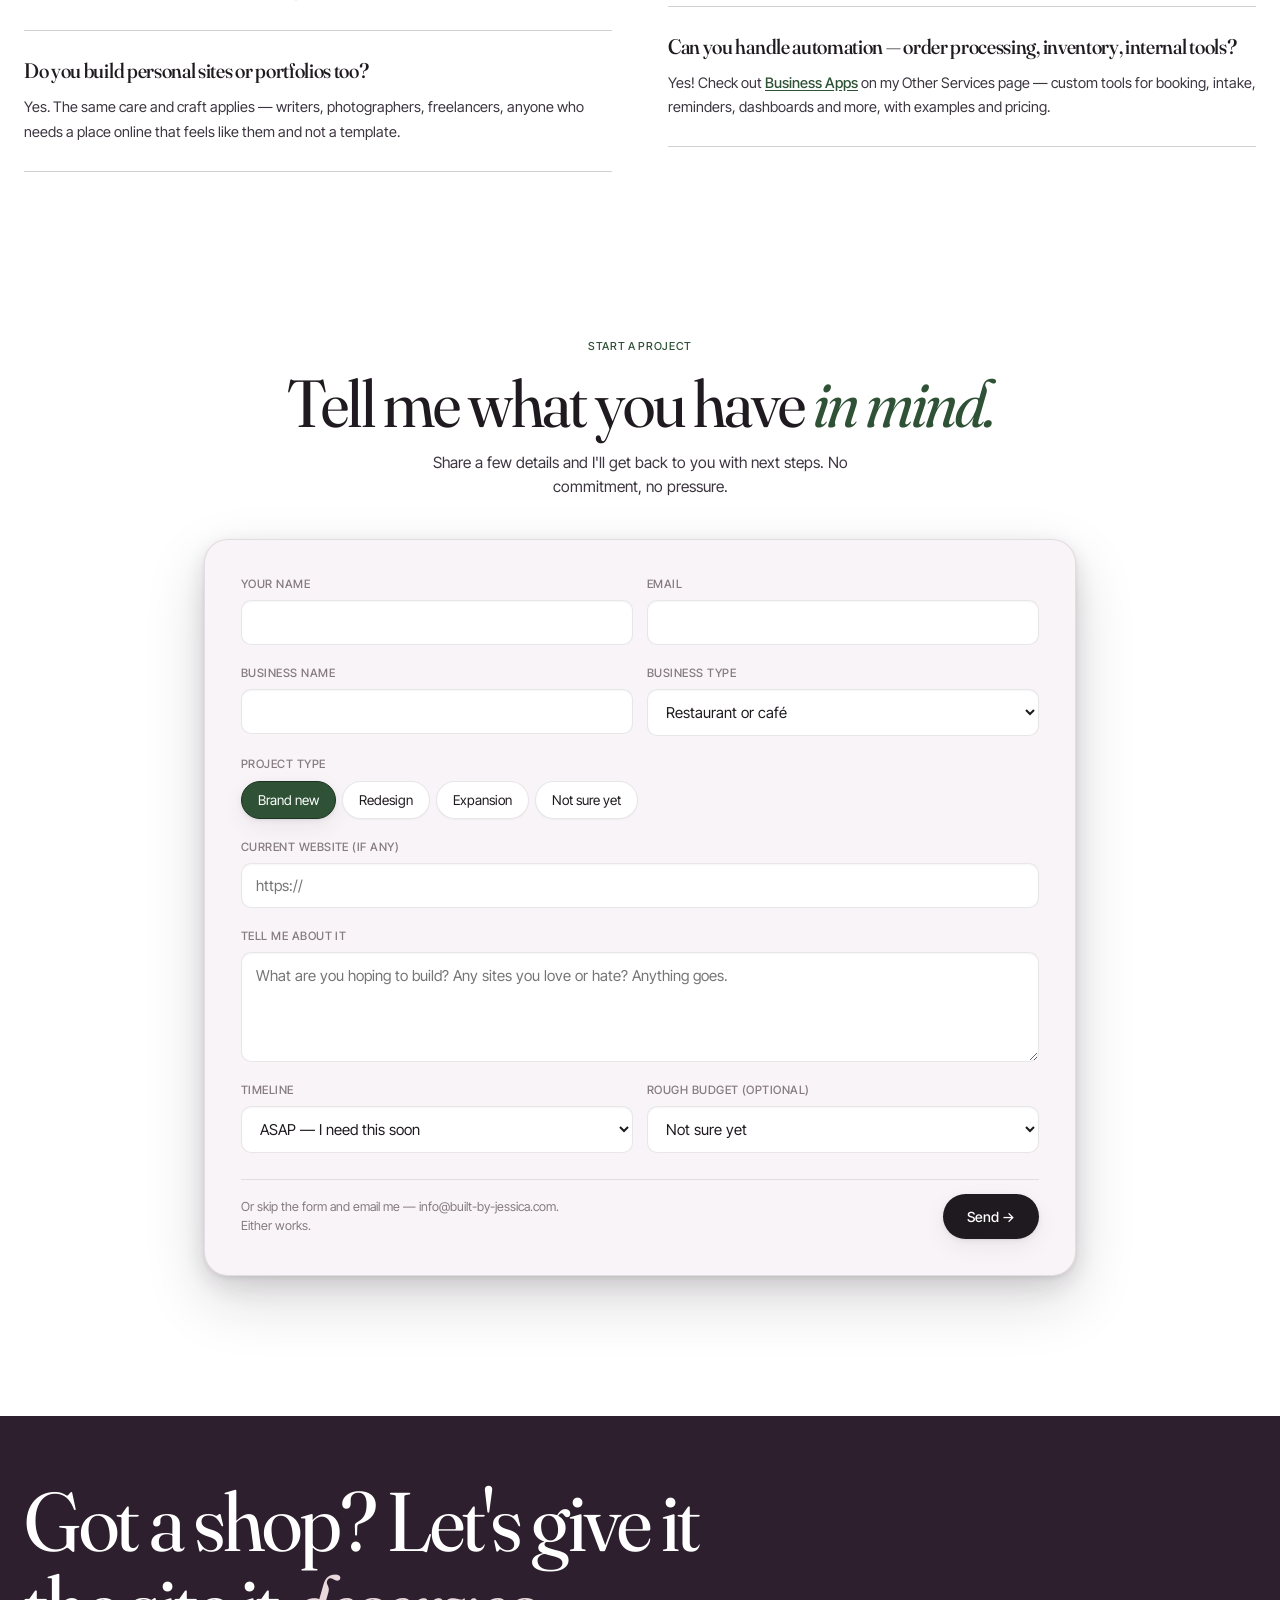
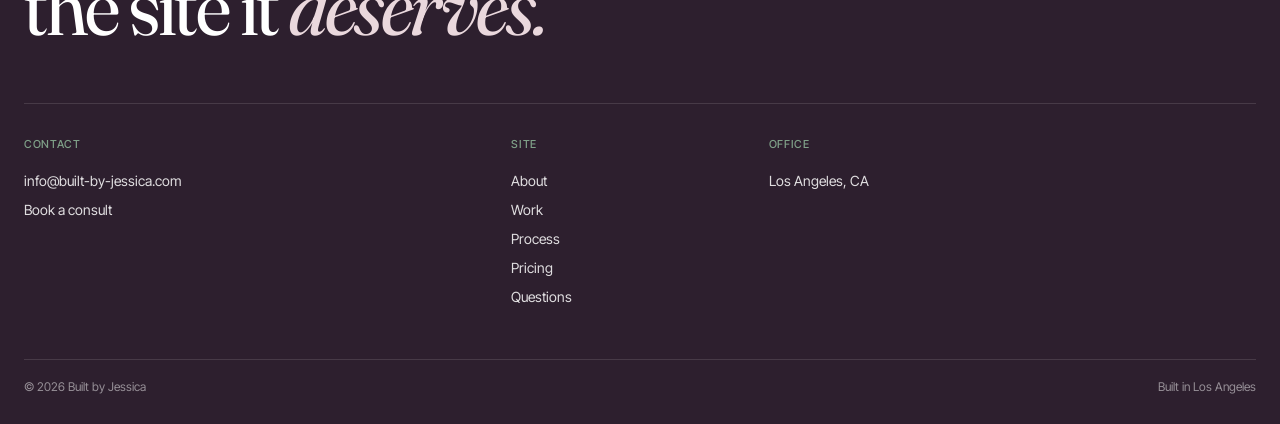
==== commit 80dde882: "Point automation FAQ answer to the Business Apps page Co-Authored-By: Claude Opus 5.5 <noreply@anthr" ====
--- a/index.html
+++ b/index.html
@@ -801,6 +801,8 @@
     line-height: 1.7;
     color: var(--ink-soft);
   }
+  .faq-a a { color: var(--accent); font-weight: 500; text-underline-offset: 2px; }
+  .faq-a a:hover { color: var(--accent-deep); }
 
   .form-section {
     padding: 100px 24px 80px;
@@ -1323,7 +1325,7 @@
           </div>
           <div class="faq-item">
             <h4 class="faq-q">Can you handle automation — order processing, inventory, internal tools?</h4>
-            <p class="faq-a">Possibly. These projects are scoped individually. Reach out and let's talk through what you need; I'll tell you honestly whether I can help or whether I should refer you to someone better suited.</p>
+            <p class="faq-a">Yes! Check out <a href="/services/business-apps.html">Business Apps</a> on my Other Services page — custom tools for booking, intake, reminders, dashboards and more, with examples and pricing.</p>
           </div>
         </div>
       </div>
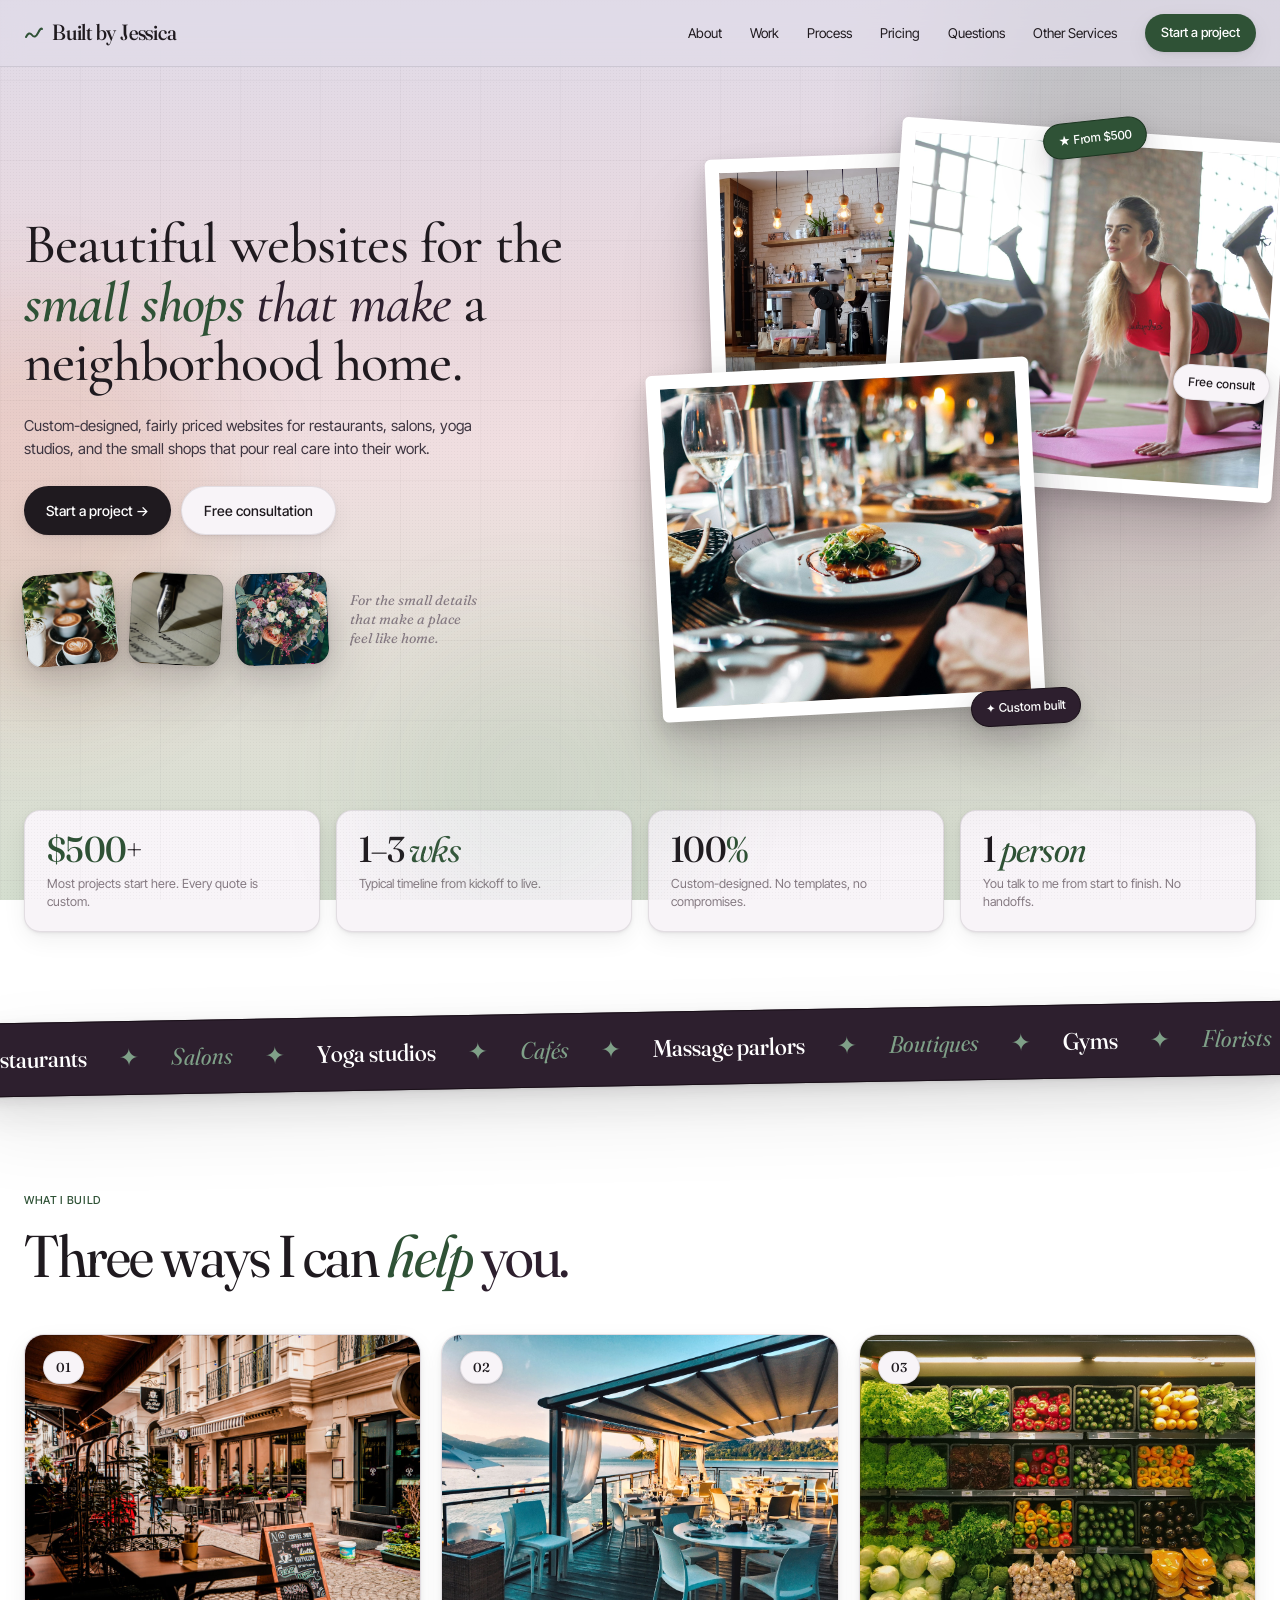
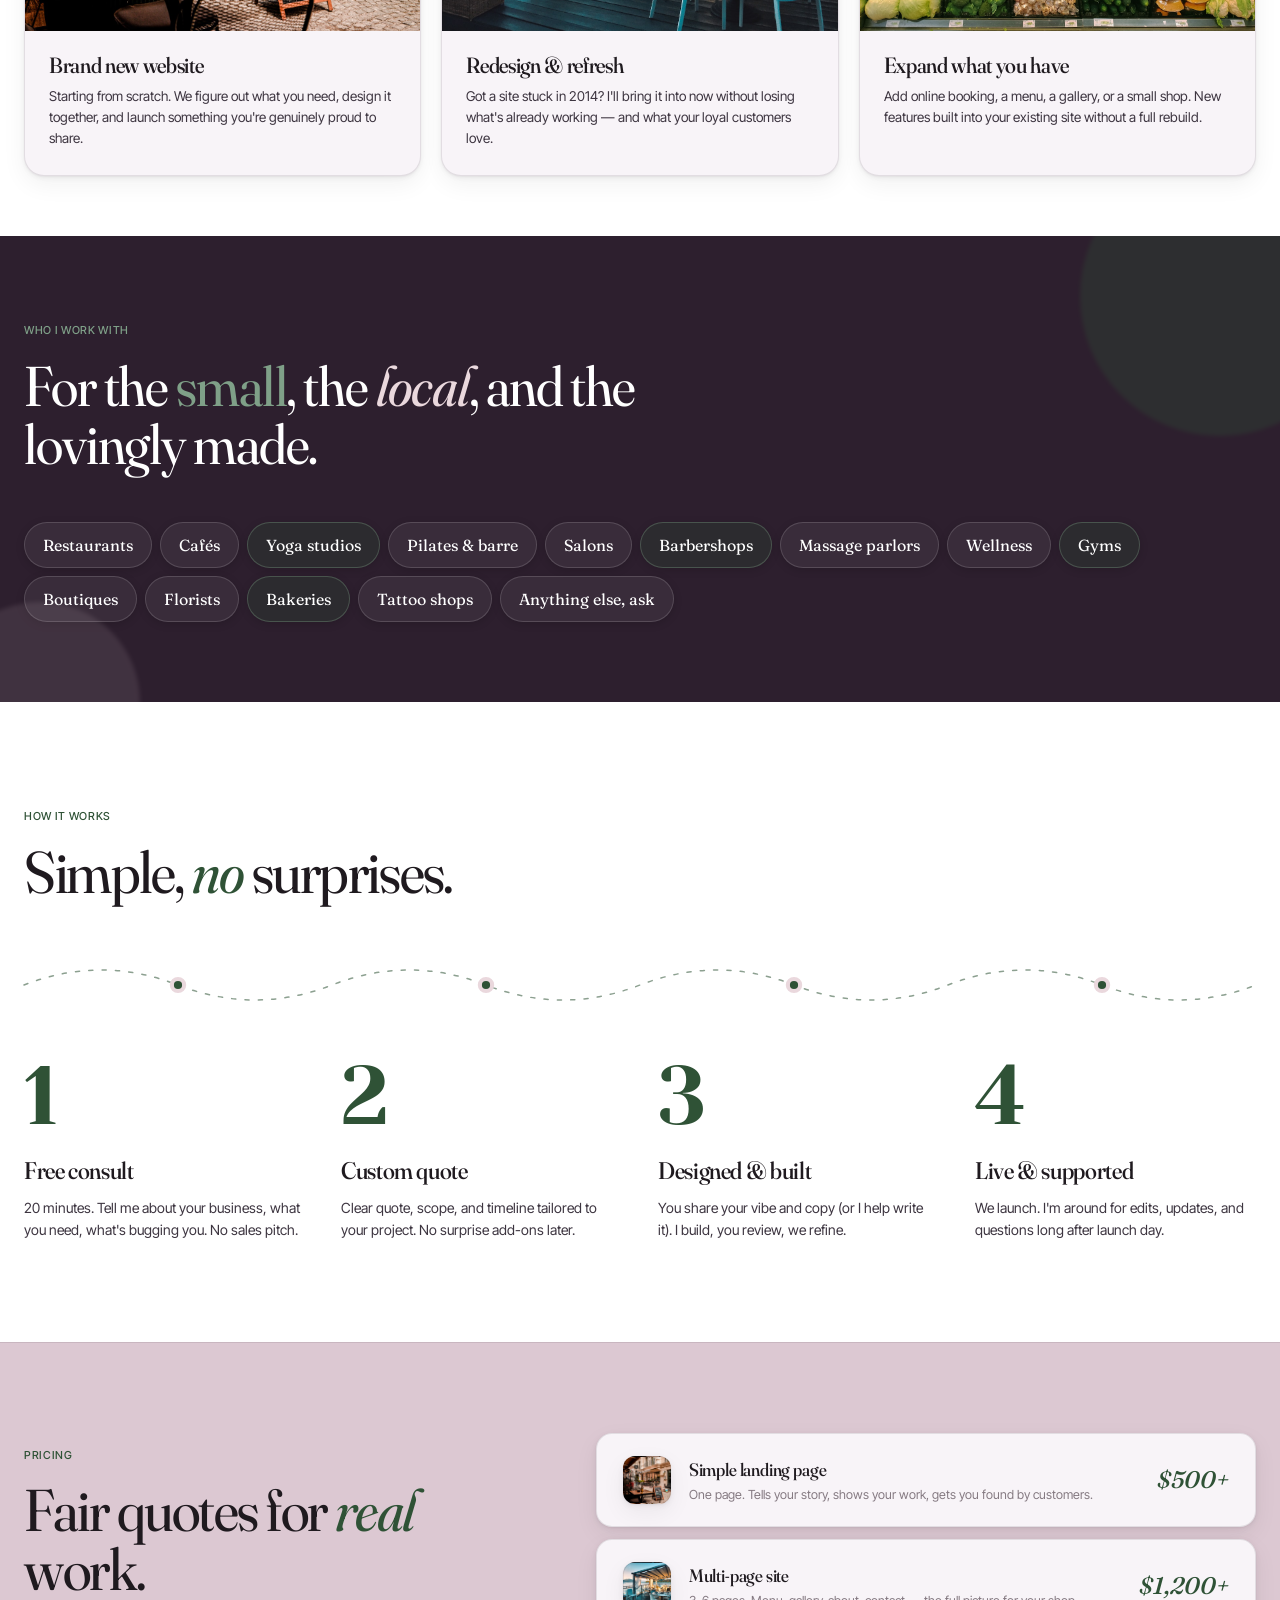
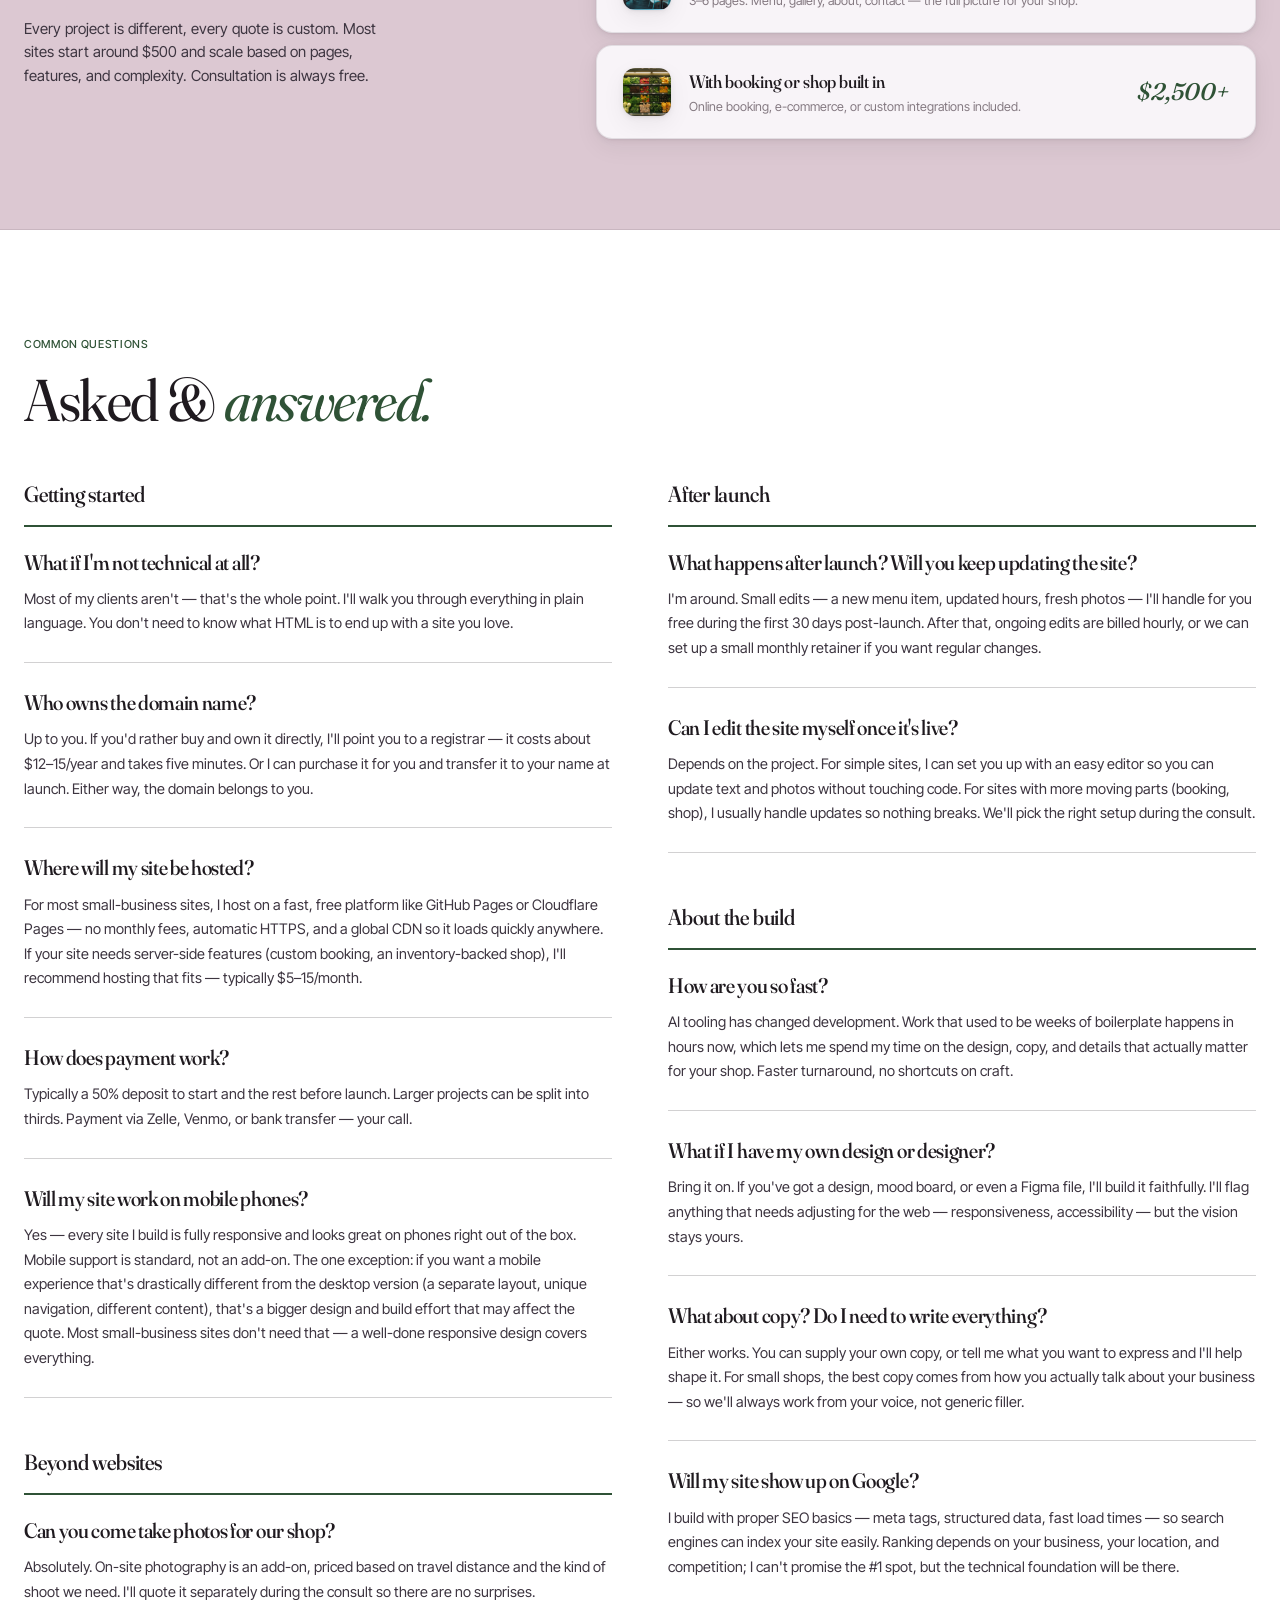
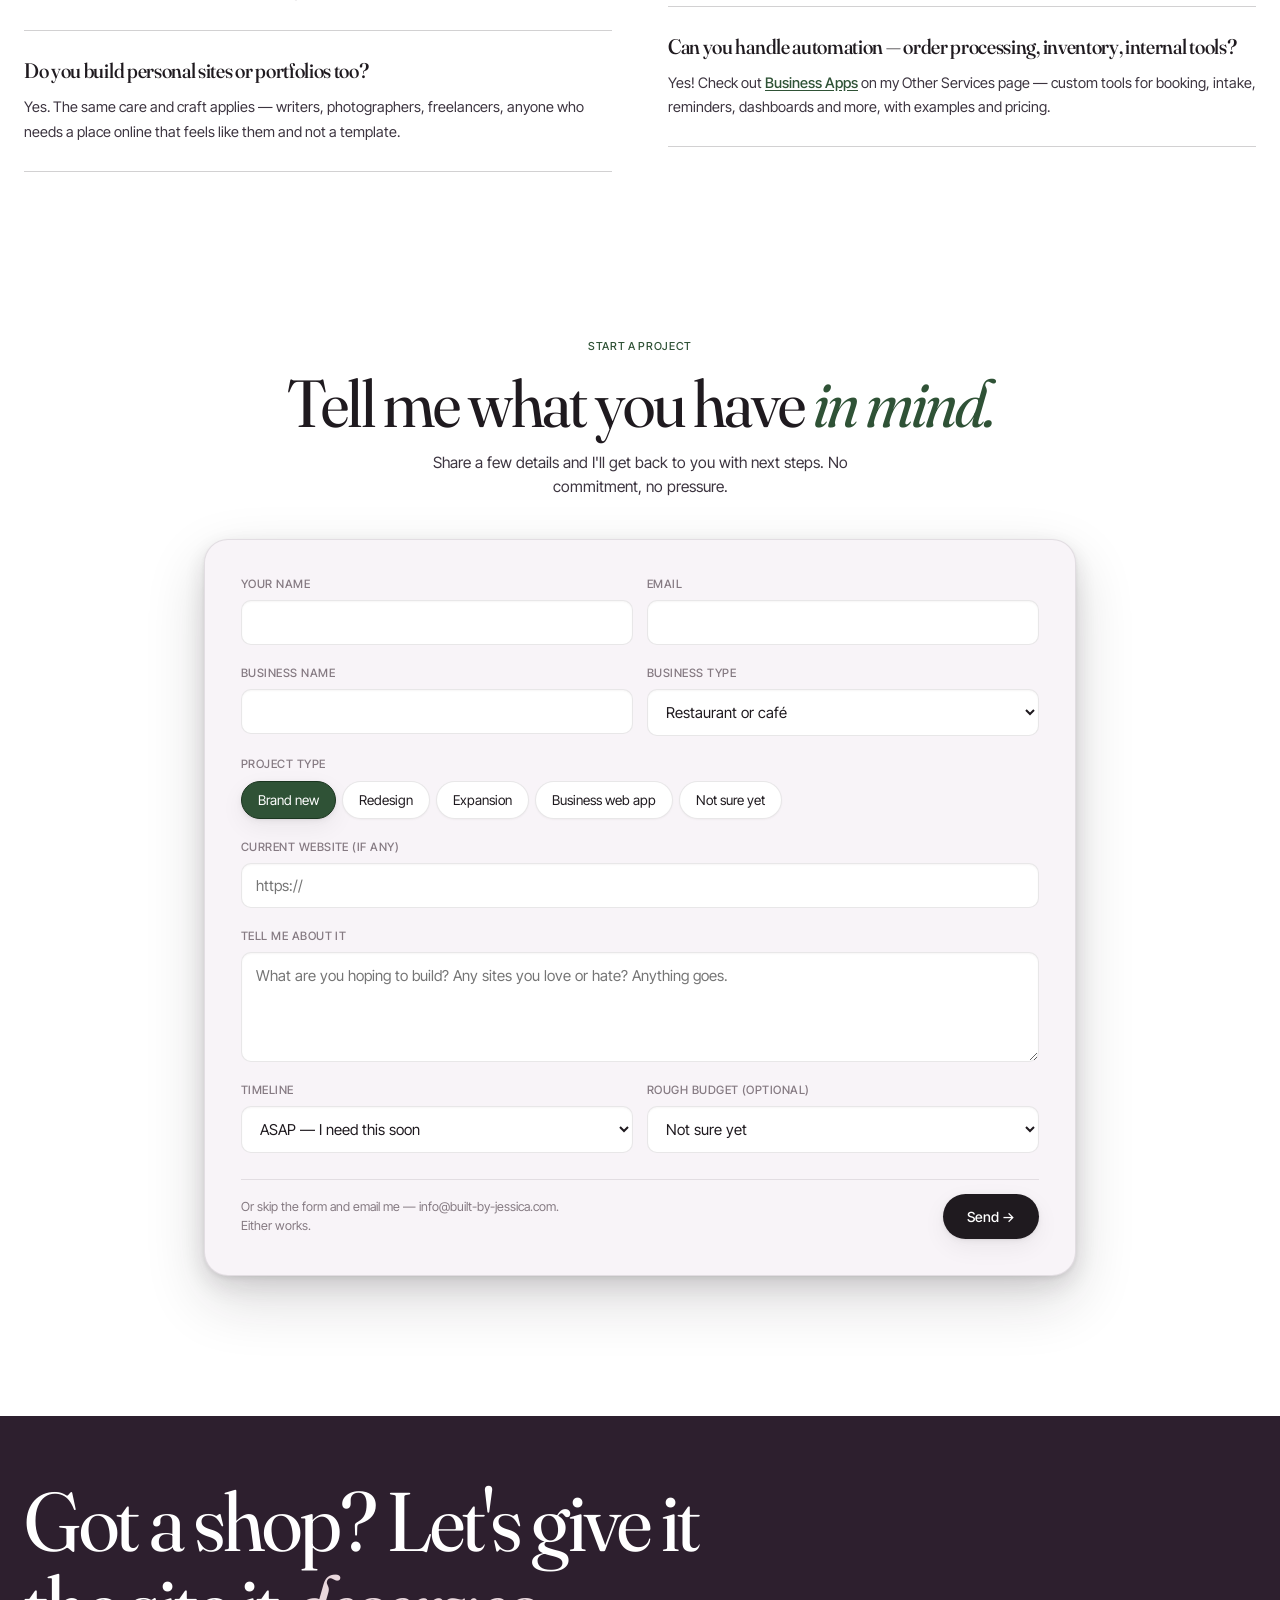
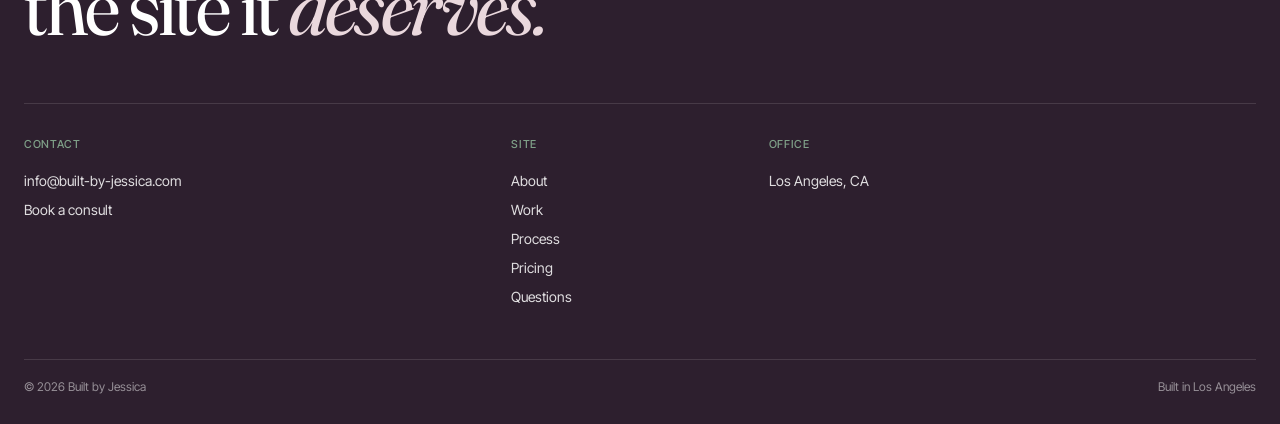
==== commit 4d444a7a: "Add "Business web app" project type to contact form Co-Authored-By: Claude Opus 5.5 <noreply@anthrop" ====
--- a/index.html
+++ b/index.html
@@ -1377,6 +1377,7 @@
         <button type="button" class="radio-pill active">Brand new</button>
         <button type="button" class="radio-pill">Redesign</button>
         <button type="button" class="radio-pill">Expansion</button>
+        <button type="button" class="radio-pill">Business web app</button>
         <button type="button" class="radio-pill">Not sure yet</button>
       </div>
     </div>
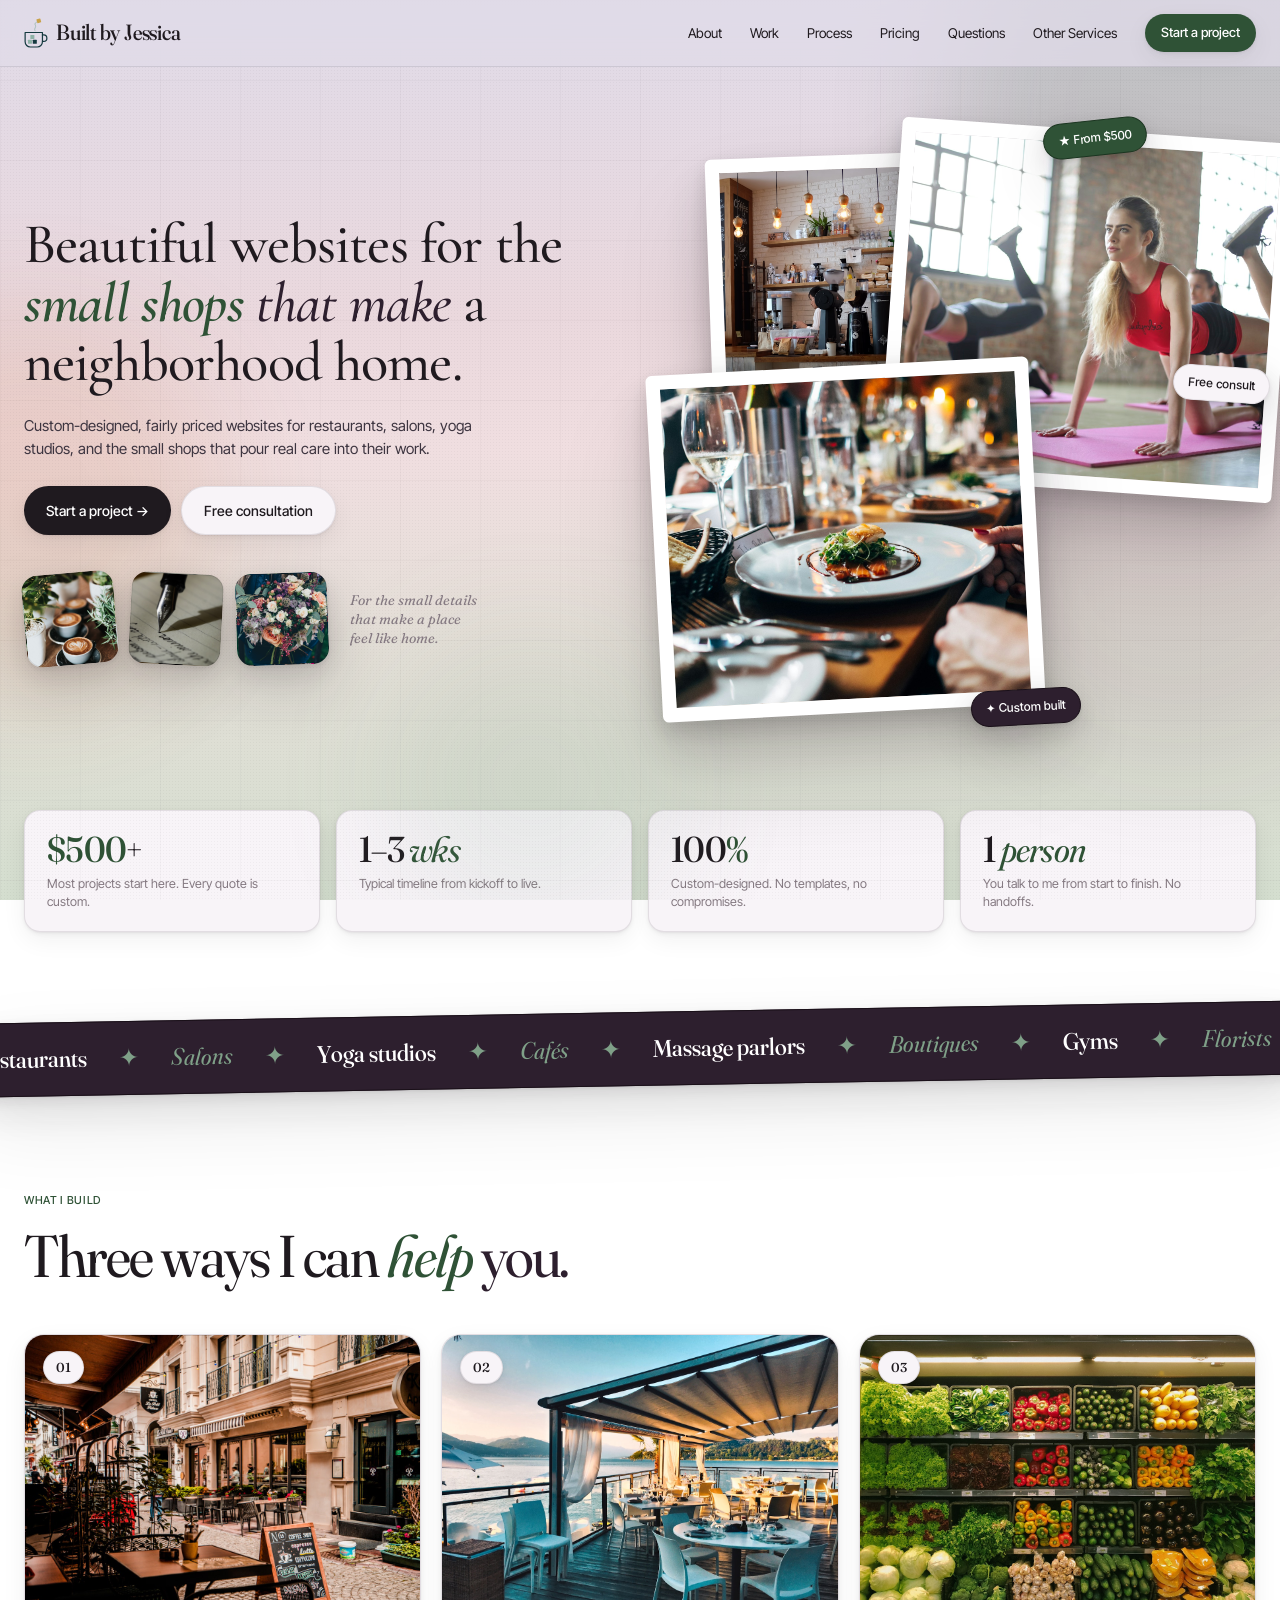
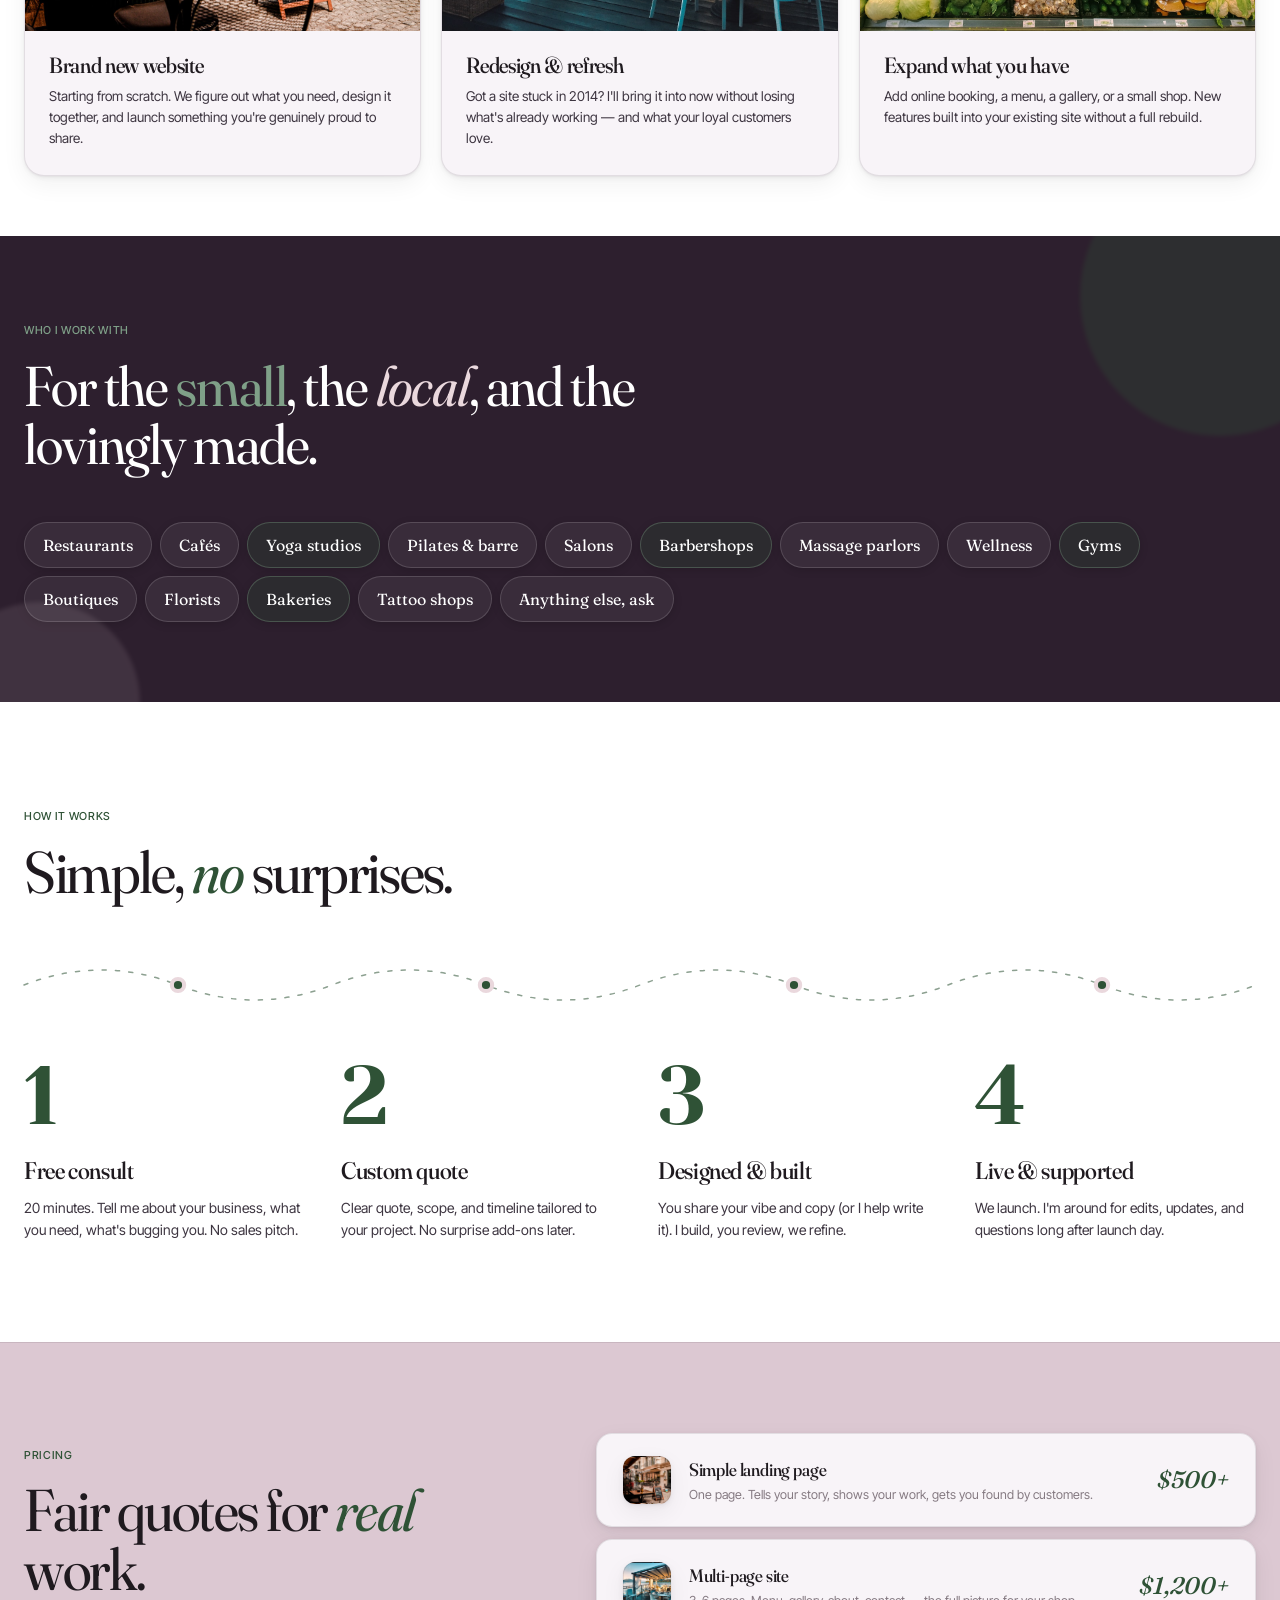
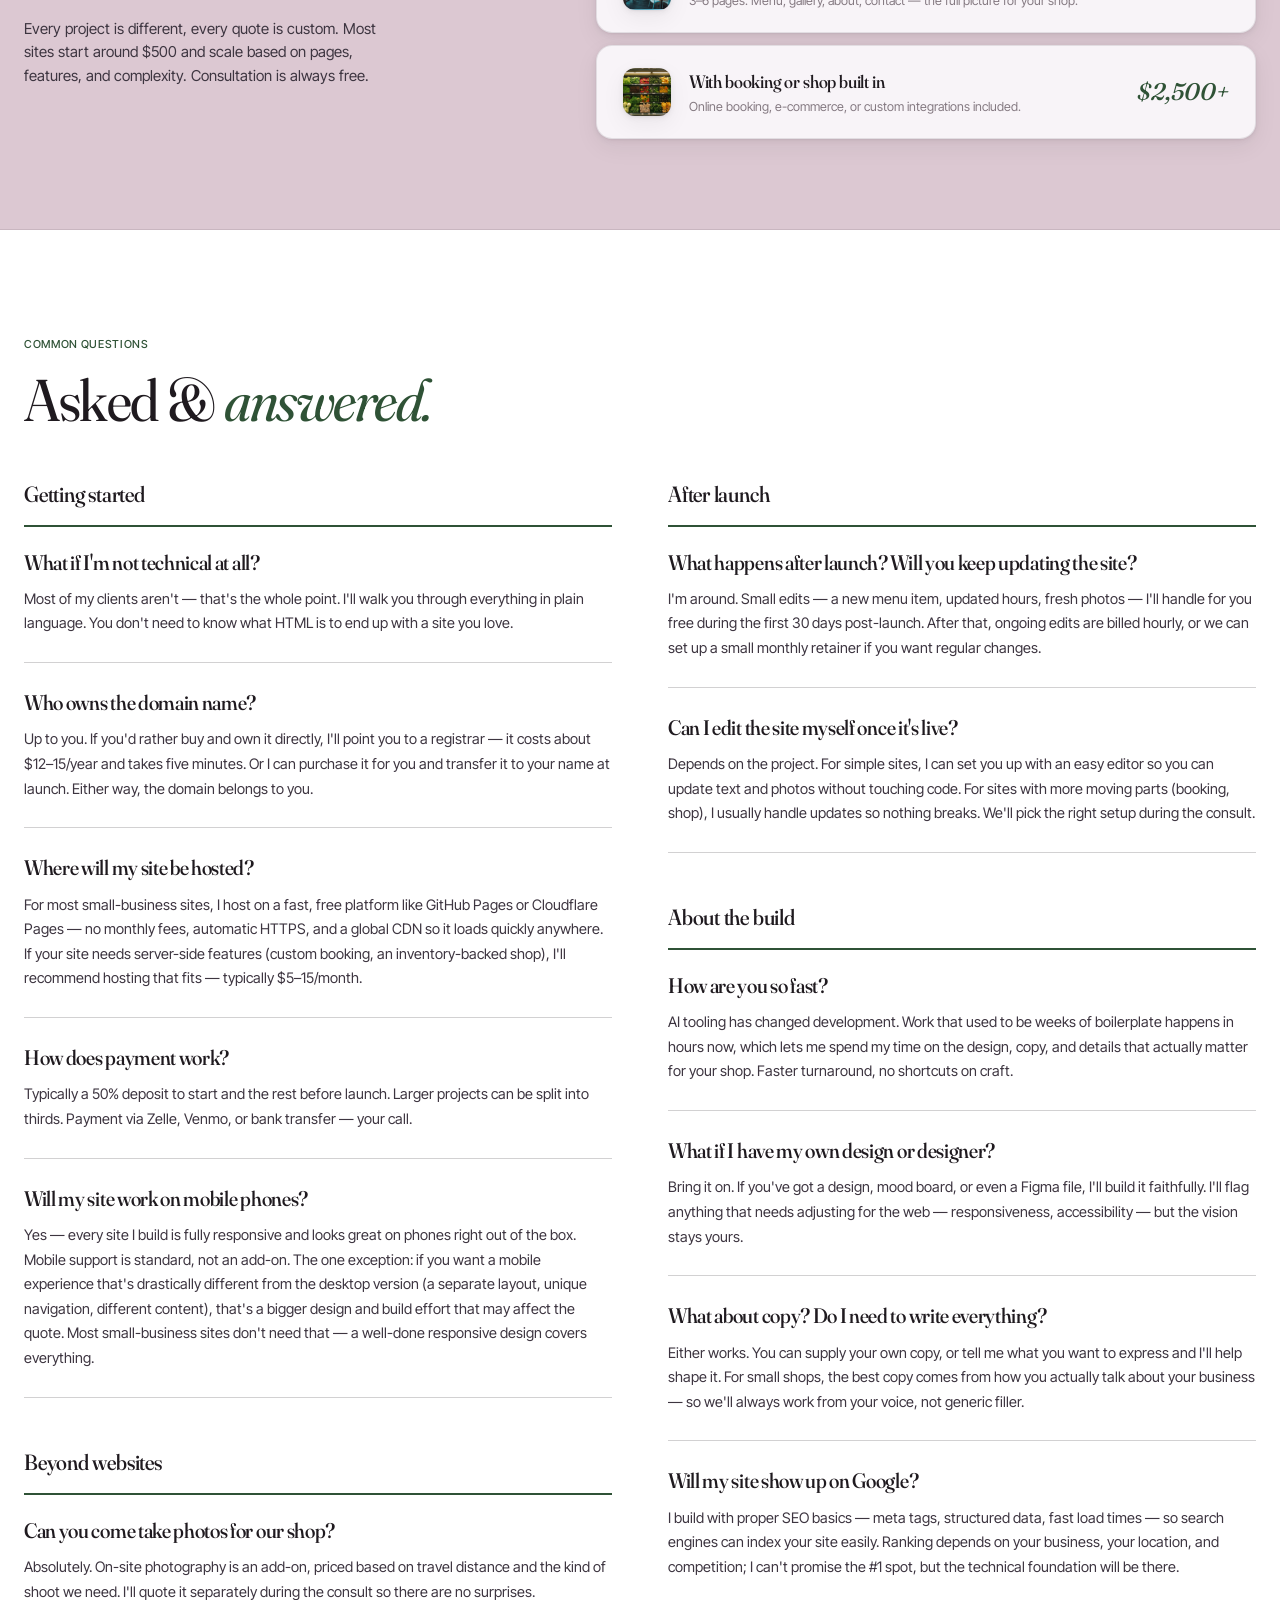
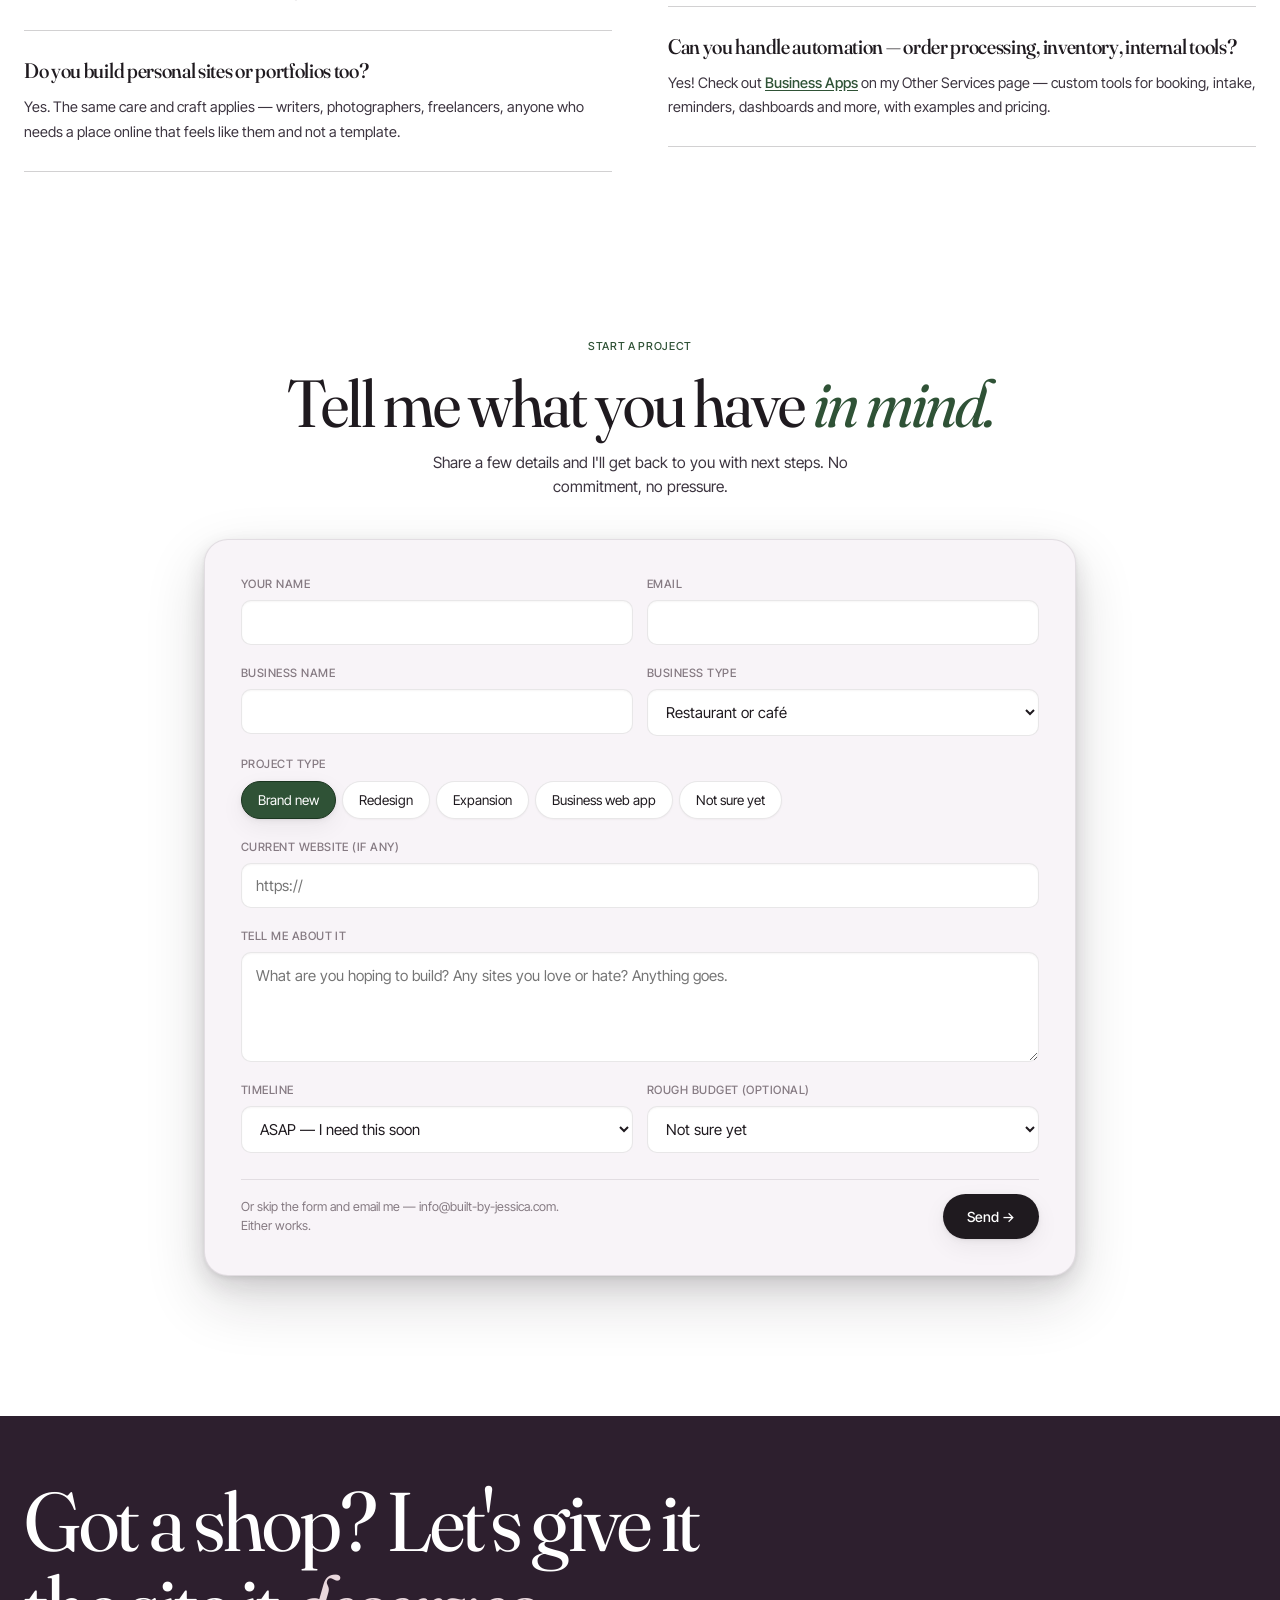
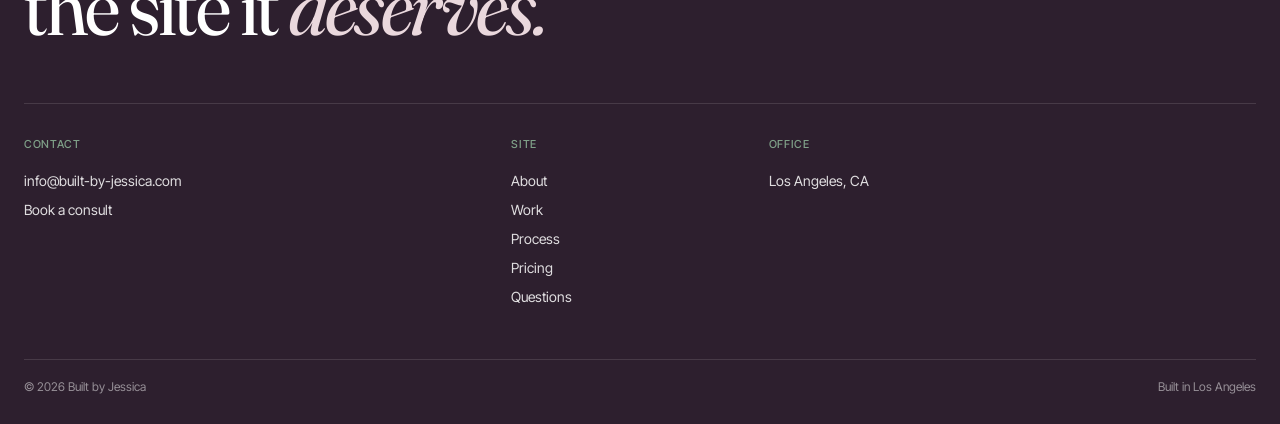
==== commit 1fe80b78: "Replace squiggle logo and favicon with the mug logo - Header logo on every page is now assets/logo.s" ====
--- a/index.html
+++ b/index.html
@@ -195,7 +195,6 @@
     color: var(--ink);
     font-variation-settings: "opsz" 144, "SOFT" 30;
   }
-  nav .logo svg { color: var(--accent); }
   nav .links { display: flex; gap: 28px; align-items: center; }
   nav .links a {
     color: var(--ink); text-decoration: none;
@@ -1026,9 +1025,7 @@
 
 <nav>
   <div class="logo">
-    <svg width="20" height="20" viewBox="0 0 20 20" fill="none">
-      <path d="M2 14 Q 5 8, 8 12 T 14 10 T 18 6" stroke="currentColor" stroke-width="2" fill="none" stroke-linecap="round"/>
-    </svg>
+    <img src="/assets/logo.svg" alt="" width="24" height="30">
     Built by Jessica
   </div>
   <div class="links">
